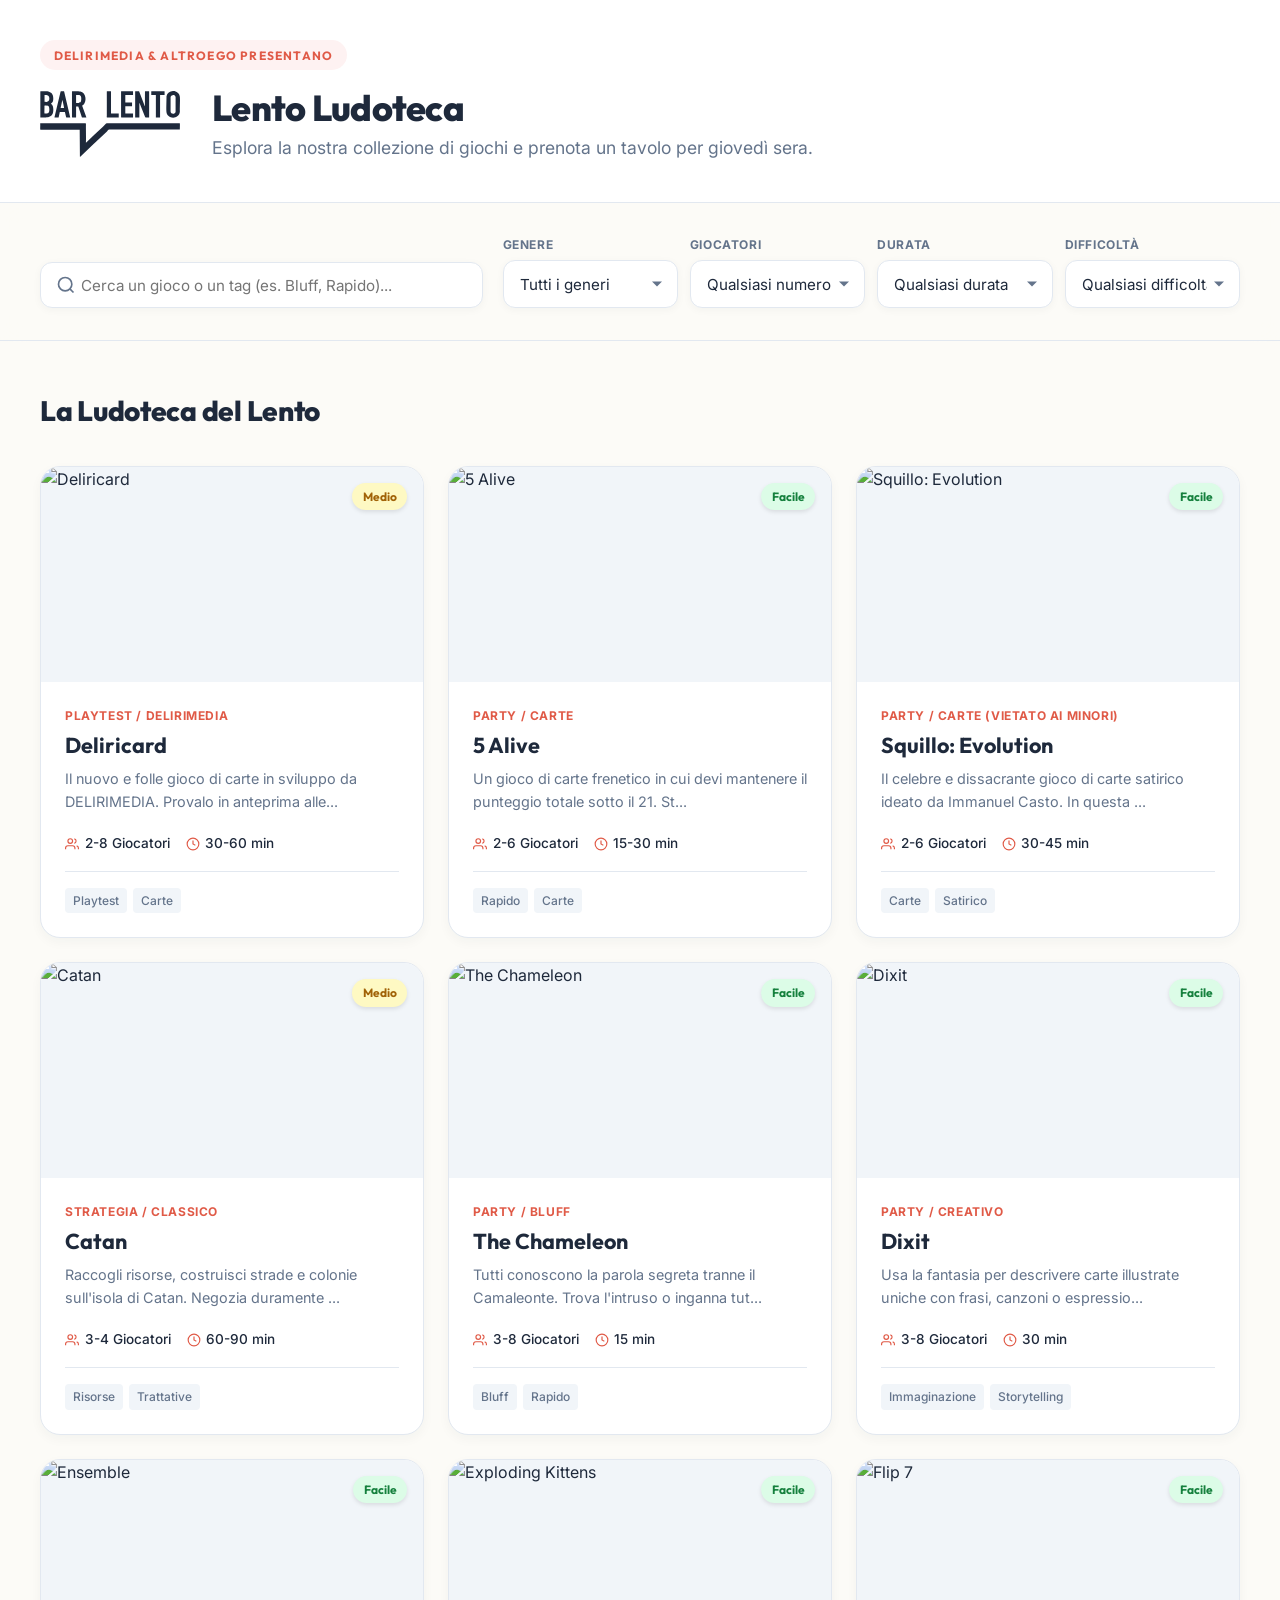
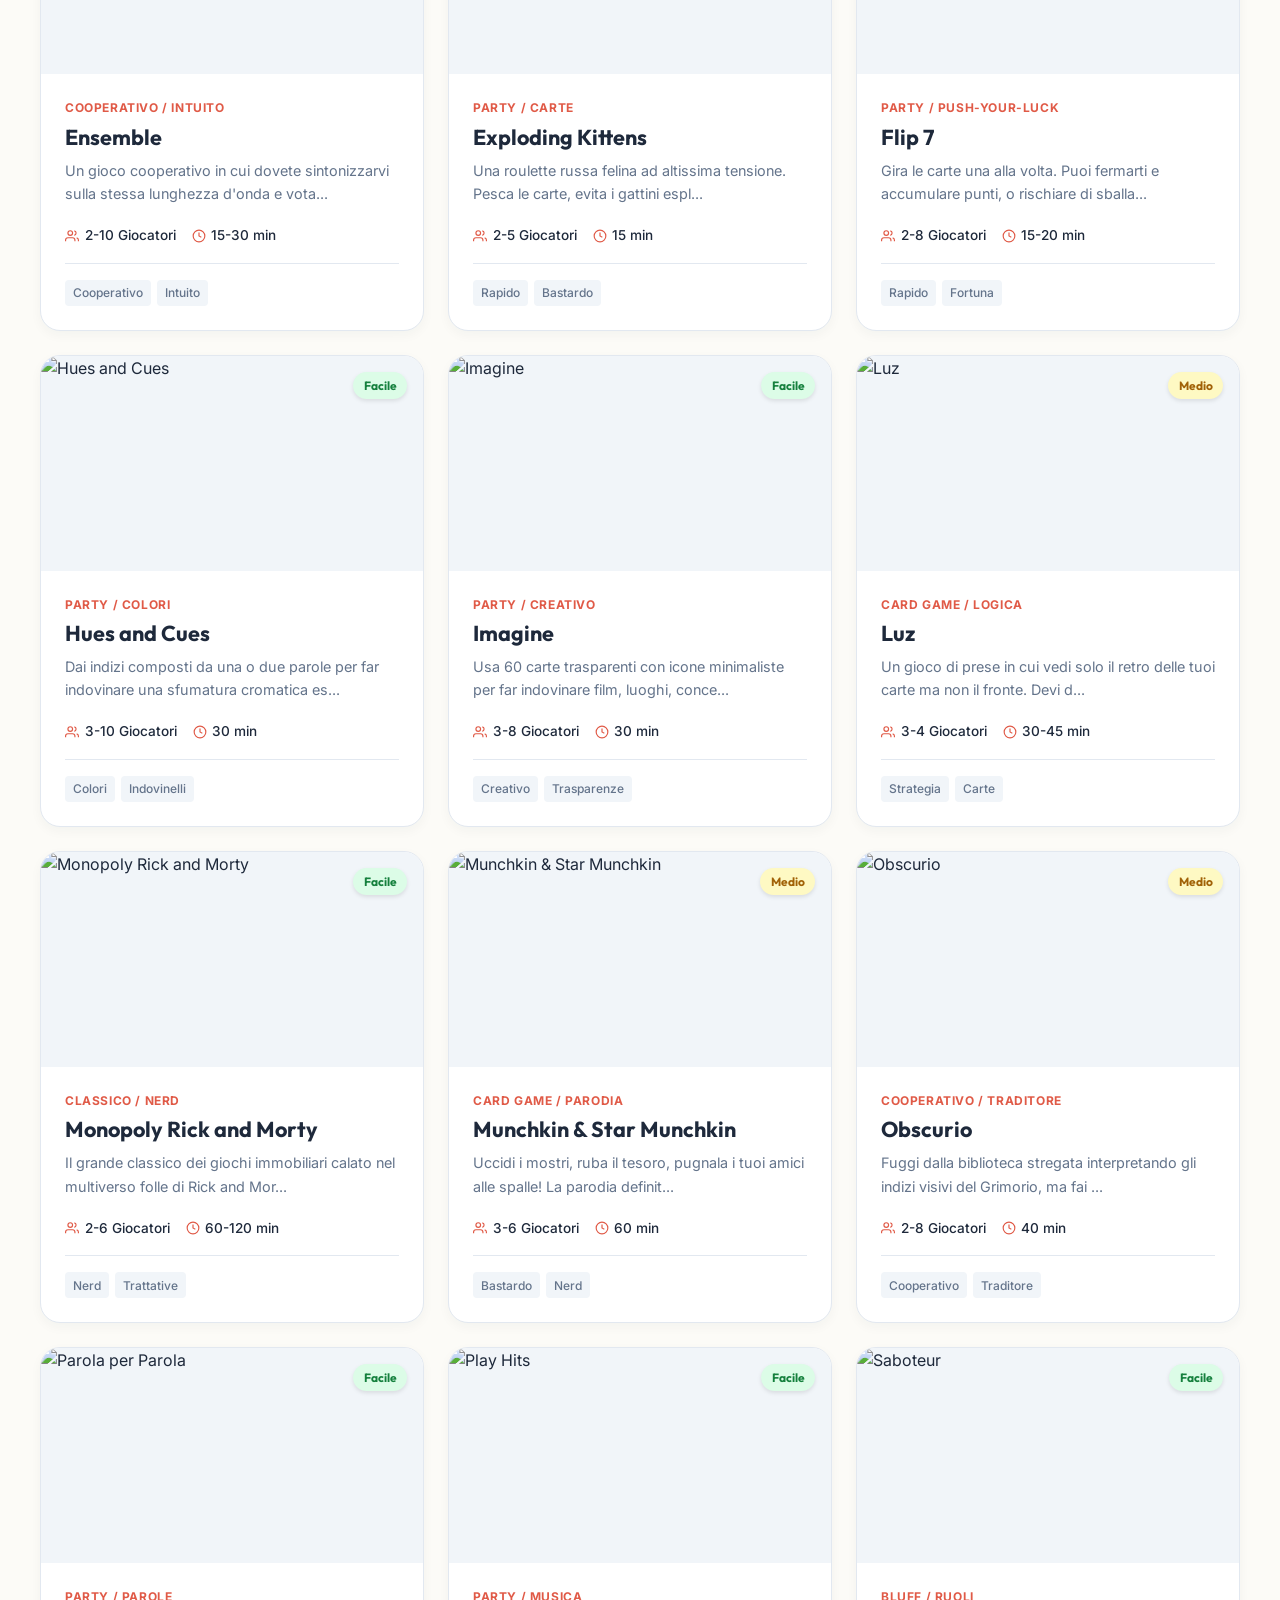
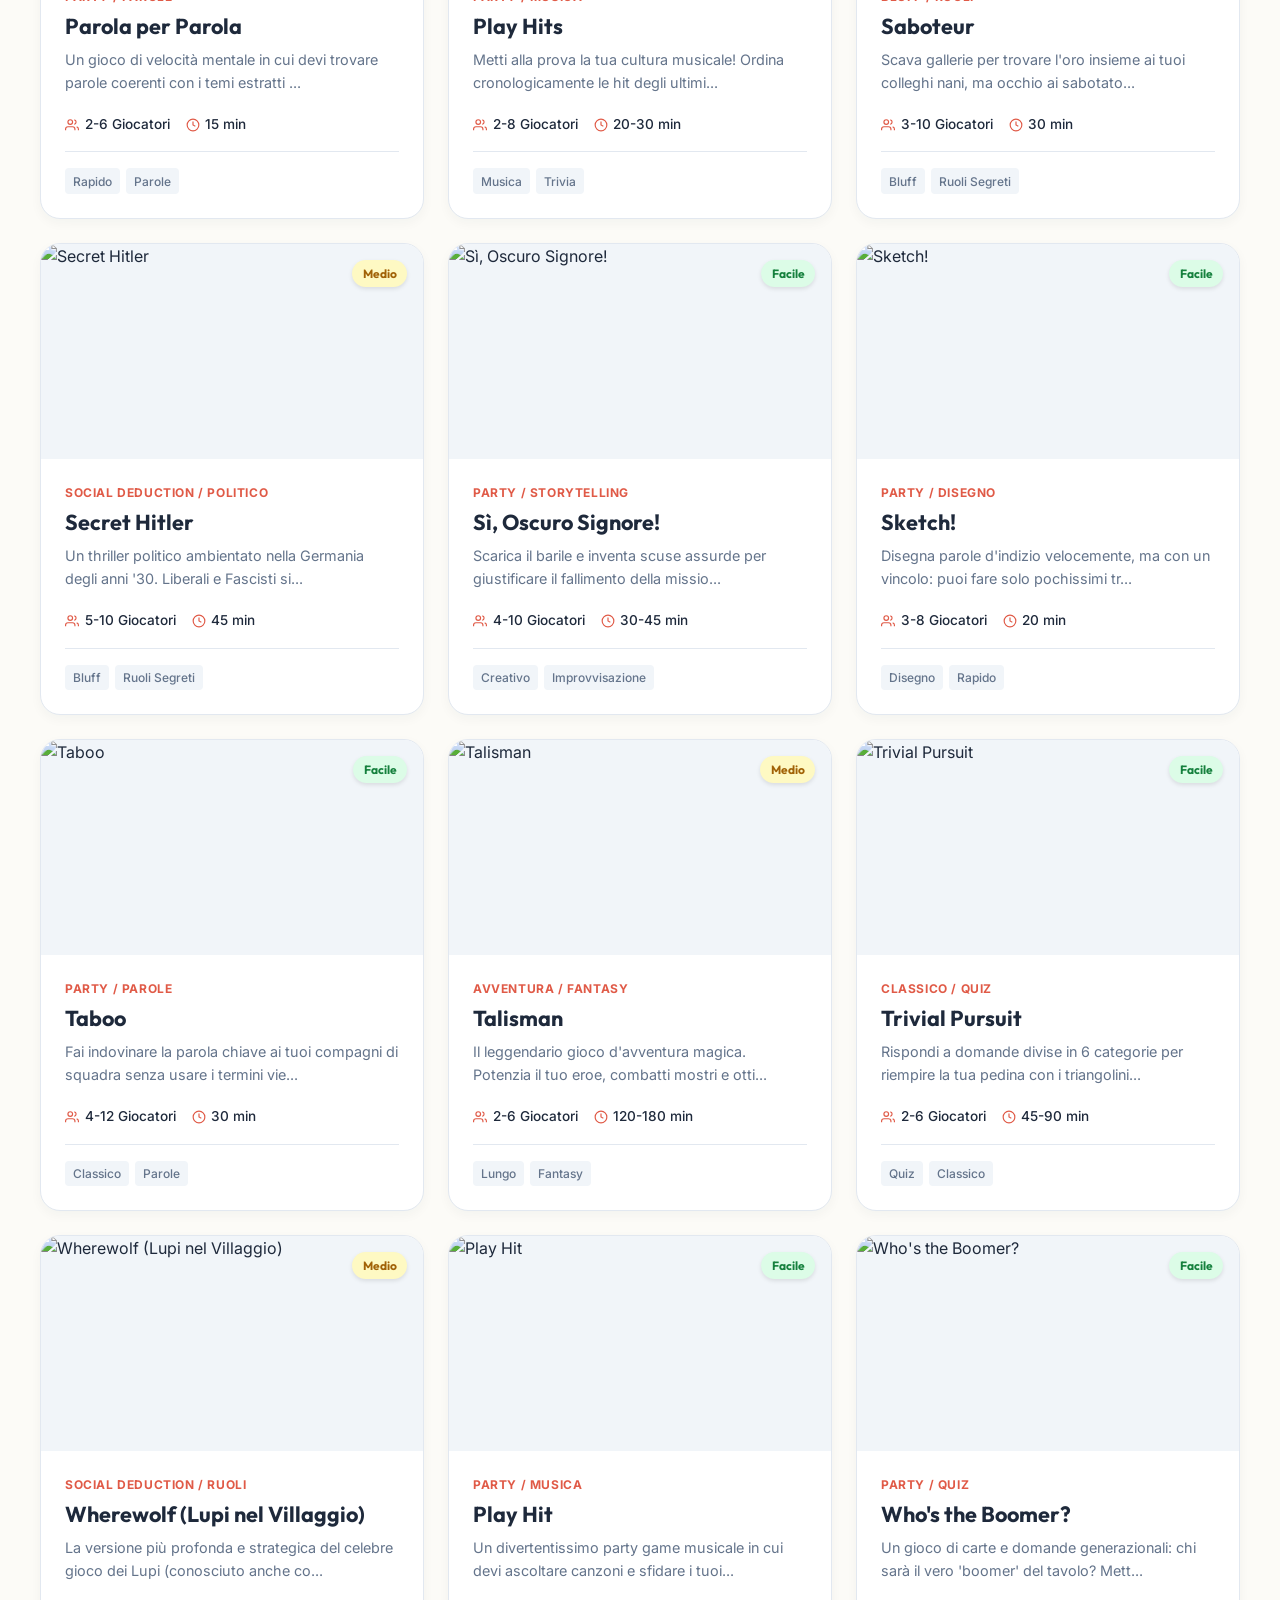
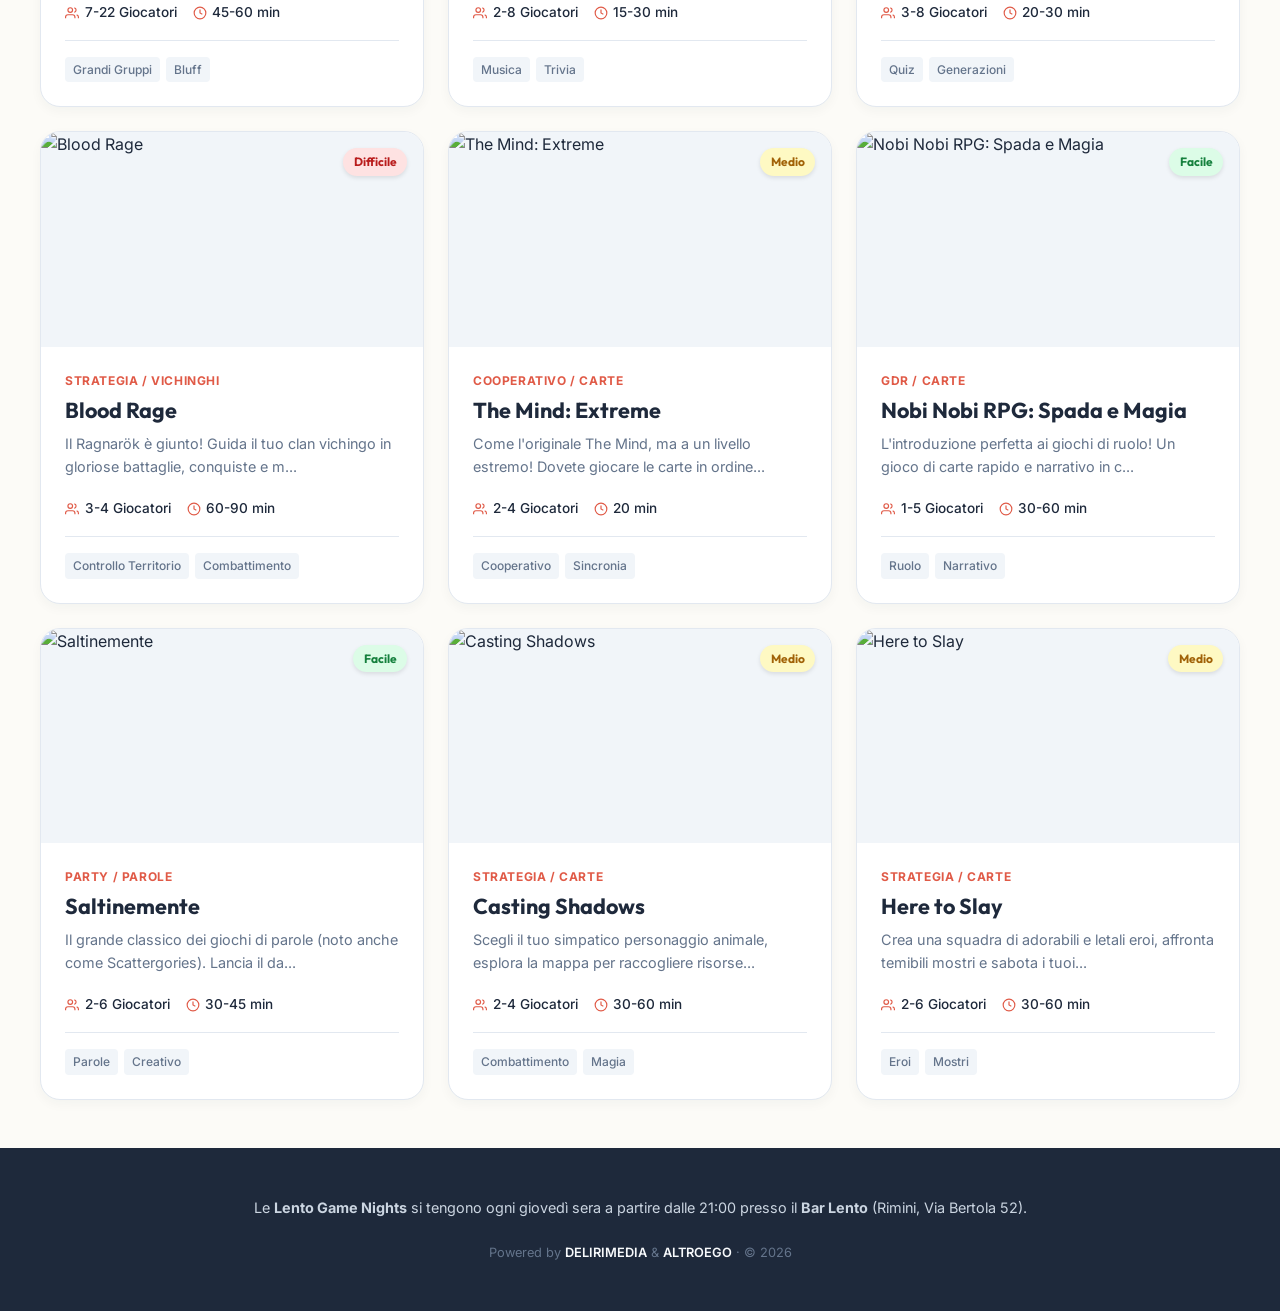
==== index.html @ 0b4420a1 "Optimize filters menu on mobile devices" ====
<!DOCTYPE html>
<html lang="it">
<head>
  <meta charset="UTF-8">
  <meta name="viewport" content="width=device-width, initial-scale=1.0">
  <title>Ludoteca Bar Lento — Esplora e Prenota Giochi</title>
  
  <meta name="description" content="Esplora il catalogo di giochi da tavolo e di ruolo disponibili per le Lento Game Nights al Bar Lento di Rimini. Prenota il tuo tavolo e gioco preferito!">
  <meta name="keywords" content="Bar Lento, Rimini, Giochi da tavolo, Gioco di ruolo, Lento Game Night, Delirimedia, Altroego">
  <meta name="author" content="DELIRIMEDIA & Altroego">
  
  <!-- Google Fonts -->
  <link rel="preconnect" href="https://fonts.googleapis.com">
  <link rel="preconnect" href="https://fonts.gstatic.com" crossorigin>
  <link href="https://fonts.googleapis.com/css2?family=Inter:wght@300;400;500;600;700&family=Outfit:wght@300;400;500;600;700;800&display=swap" rel="stylesheet">
  
  <!-- CSS -->
  <link rel="stylesheet" href="styles.css">
</head>
<body>
  
  <!-- Main Header -->
  <header class="app-header">
    <div class="header-container">
      <div class="brand-badge">
        <span class="badge-tag">DELIRIMEDIA & ALTROEGO PRESENTANO</span>
      </div>
      <div class="logo-title-row">
        <!-- Re-creazione vettoriale Logo Bar Lento -->
        <div class="bar-lento-logo">
          <svg viewBox="0 0 1703 805" fill="currentColor">
            <path d="M556.34,392l2.54,11.46c-1.74,71.27,2.16,142.86,0,214.09-.09,3-1.02,5.53-1.04,8.45l4.54-.94c67.34-64.34,135.43-127.78,203.4-191.54,11.64-10.92,22.95-23.6,34.96-34.03,2.47-2.14,7.76-6.98,10.57-7.43,148.89.98,298.02-1.04,446.77-1.1,147.27-.06,294.49,1.27,441.76,1.01,1.4.33,1.63,4.27,1.71,5.5,1.56,22.71-.85,47.65-.53,70.56l-2.46,1.54-860.06-.3c-9.02,6.03-15.82,14.88-23.72,22.27-108.71,101.71-216.83,204.61-325.03,306.88-1.18,1.11-2.83,2.1-4.38,2.62l-2.51-331.02H4.5c-1.43-.88-1.38-1.99-1.55-3.45-1.82-15.55.25-37.66.1-54.09-.04-4.49-1.79-13.86-.59-17.51.38-1.17,1.17-2.12,2.04-2.95h551.84Z"/>
            <path d="M1205.15,4l69.99,180.01c3.79,1.27,1.46-8.42,1.44-9.47-.91-55.78.4-111.86.5-167.59l2.05-2.95h46.99l1.5,1.5v315.5c-1.83.46-3.53.9-5.45,1.05-9.83.77-27.3.83-37.08,0-1.82-.16-3.67-.15-5.22-1.27l-69.21-176.28-2,1.01v175.5h-50.99V5.5l1.5-1.5h45.99Z"/>
            <path d="M4,5.5l3.45-1.55c51.35,2.07,124.38-13.16,147.99,47.07,7.51,19.16,9.04,64.5-1.66,82.3l-20.87,21.16c3.36,5.2,9.11,7.52,13.57,12.5,19.87,22.26,18.41,84.25,7.34,110.37-24,56.66-97.05,42.9-146.36,44.69-3.84-.44-3.45-.92-3.45-3.55V5.5ZM55.23,131.75c1.58,1.81,21.54,1.58,25.29,1.28,19.94-1.56,30.34-11.73,32.33-31.66,2.15-21.48-.91-43.77-24.82-49.92-6.28-1.62-24.36-2.57-30.54-1.45-1.11.2-1.9.51-2.43,1.57l.17,80.18ZM54.98,273h29.49c3.11,0,13.64-4.53,16.43-6.56,8.58-6.25,11.41-19.82,12.1-29.89,1-14.58,1.24-43.38-10.52-53.56-7.23-6.25-34.57-8.16-44.06-7.04-3.61.42-4.07,2.14-4.46,5.54,1.71,27.95-2.21,58.42-.03,86.07.15,1.93.59,3.62,1.05,5.45Z"/>
            <path d="M388.89,5c1.83-.46,3.53-.9,5.45-1.05,23.63-1.86,74.15-2.01,96.77,2.3,68.57,13.07,81.57,118.86,37.27,159.77-3.51,3.24-12.52,8.17-14.52,10.48-.81.93-1.29,1.55-1,2.87l50.84,140.3-1.35,2.32h-48.99c-.69,0-3.97-1.54-4.3-2.7l-42.14-127.85-2.55-3.45h-23.99l-1.5,1.5v131l-1.5,1.5h-45.99c-.18,0-2.5-2.32-2.5-2.5V5ZM439.87,50c.55,1.28-1,2.96-1,3.5v90l1.5,1.5h29.99c7.42,0,19.97-5.45,24.49-11.5,9.26-12.38,9.84-56.25,2.21-69.21-4.85-8.23-17.36-14.29-26.7-14.29h-30.49Z"/>
            <path d="M1617.36,1.27c42.38-1.53,80.7,29.3,84.19,72.19,4.62,56.76-3.56,119.67,0,177.08-6.54,97.89-158.04,98.39-164.04,0-3.69-60.52,1.83-126.01,1.3-186.79,7.56-37.57,41.03-61.13,78.54-62.49ZM1614.31,50.28c-12.78,1.46-23.57,10.37-25.69,23.3l-.12,174.95c1.23,33.78,52.61,36.98,60.96,5.9l.1-179.98c-2.03-18.17-18.31-26.11-35.25-24.18Z"/>
            <path d="M177.45,322c-.73-.22-1.56-1.59-1.53-2.49L250.62,6.27l.97-1.35c2.07-1.33,32.38-1.42,36.89-.97,2.06.21,3.8-.08,4.9,2.1l74.38,314.81c-.76.1-2,1.15-2.36,1.15h-44.99c-.19,0-2.18-1.19-2.48-1.52l-14.98-65.02-62.08-.02-13.77,64.16c.02,1.09-2.03,2.4-2.67,2.4h-46.99ZM292.92,208c-4.11-25.01-9.12-50.16-14.49-75.01-.72-3.35-4.96-24.89-7.01-24.97l-20.49,99.98h41.99Z"/>
            <path d="M1131.67,4v46h-92.47l-1.5,1.5v86l1.5,1.5h78.98l1.5,1.5v41c0,.38-2.27,3.5-2.5,3.5h-79.48v86.5l1.5,1.5h92.47v49h-142.46c-.28,0-2.73-1.55-3-2V6.02c.24-.47,1.83-2.02,2-2.02h143.46Z"/>
            <path d="M1515.56,50h-53.48l-1.5,1.5v269.5h-50.99V52.5c0-.18-2.32-2.5-2.5-2.5h-51.99l-1.5-1.5V7.5c0-.54,1.55-2.22,1-3.5h159.45l1.5,1.5v44.5Z"/>
            <path d="M863.75,5v266.5l1.5,1.5h90.97l1.5,1.5v47.5h-143.46c-4.86-4.72-1.56-11.71-1.45-17.45,1.89-98.96-1.48-198.12-.1-297.1l1.55-3.45h46.99c.33,0,1.52,1.32,2.5,1Z"/>
          </svg>
        </div>
        <div class="title-details">
          <h1>Lento Ludoteca</h1>
          <p class="subtitle">Esplora la nostra collezione di giochi e prenota un tavolo per giovedì sera.</p>
        </div>
      </div>
    </div>
  </header>
  
  <!-- Interactive Filters & Search Section -->
  <section class="filters-section">
    <div class="filters-container">
      
      <!-- Top Row: Search & Mobile Toggle -->
      <div class="filters-top-row">
        <!-- Search Input -->
        <div class="search-box">
          <svg width="20" height="20" viewBox="0 0 24 24" fill="none" stroke="currentColor" stroke-width="2" class="search-icon"><circle cx="11" cy="11" r="8"></circle><line x1="21" y1="21" x2="16.65" y2="16.65"></line></svg>
          <input type="text" id="search-input" placeholder="Cerca un gioco o un tag (es. Bluff, Rapido)...">
        </div>
        
        <!-- Toggle Filters Button (Mobile only) -->
        <button class="toggle-filters-btn" id="toggle-filters-btn" aria-label="Mostra filtri">
          <svg width="18" height="18" viewBox="0 0 24 24" fill="none" stroke="currentColor" stroke-width="2" class="btn-icon"><line x1="4" y1="21" x2="4" y2="14"></line><line x1="4" y1="10" x2="4" y2="3"></line><line x1="12" y1="21" x2="12" y2="12"></line><line x1="12" y1="8" x2="12" y2="3"></line><line x1="20" y1="21" x2="20" y2="16"></line><line x1="20" y1="12" x2="20" y2="3"></line><line x1="1" y1="14" x2="7" y2="14"></line><line x1="9" y1="8" x2="15" y2="8"></line><line x1="17" y1="16" x2="23" y2="16"></line></svg>
          <span>Filtri</span>
        </button>
      </div>
      
      <!-- Dropdown Selects -->
      <div class="dropdowns-row">
        
        <!-- Category -->
        <div class="filter-group">
          <label for="filter-category">Genere</label>
          <div class="select-wrapper">
            <select id="filter-category">
              <option value="all">Tutti i generi</option>
              <option value="party">Party Game</option>
              <option value="strategia">Strategia</option>
              <option value="cooperativo">Cooperativo</option>
              <option value="bluff">Bluff & Ruoli</option>
              <option value="carte">Giochi di Carte</option>
              <option value="playtest">Playtest (In Sviluppo)</option>
            </select>
          </div>
        </div>
        
        <!-- Players -->
        <div class="filter-group">
          <label for="filter-players">Giocatori</label>
          <div class="select-wrapper">
            <select id="filter-players">
              <option value="any">Qualsiasi numero</option>
              <option value="2">Esattamente 2</option>
              <option value="3">3 Giocatori</option>
              <option value="4">4 Giocatori</option>
              <option value="5">5 Giocatori</option>
              <option value="6">6+ Giocatori</option>
              <option value="8">8+ Giocatori (Grandi Gruppi)</option>
            </select>
          </div>
        </div>
        
        <!-- Duration -->
        <div class="filter-group">
          <label for="filter-duration">Durata</label>
          <div class="select-wrapper">
            <select id="filter-duration">
              <option value="any">Qualsiasi durata</option>
              <option value="short">Breve (&lt; 30 min)</option>
              <option value="medium">Media (30-60 min)</option>
              <option value="long">Lunga (60+ min)</option>
            </select>
          </div>
        </div>
        
        <!-- Difficulty -->
        <div class="filter-group">
          <label for="filter-difficulty">Difficoltà</label>
          <div class="select-wrapper">
            <select id="filter-difficulty">
              <option value="any">Qualsiasi difficoltà</option>
              <option value="facile">Facile</option>
              <option value="medio">Medio</option>
              <option value="difficile">Difficile</option>
            </select>
          </div>
        </div>
        
      </div>
      
    </div>
  </section>
  
  <!-- Main Catalog Grid -->
  <main class="catalog-main">
    <div class="catalog-container">
      <h2 class="section-title">La Ludoteca del Lento</h2>
      <div class="games-grid" id="games-grid">
        <!-- Rendered dynamically via JavaScript -->
      </div>
    </div>
  </main>
  
  <!-- Bottom Info / Pitch Integration -->
  <footer class="app-footer">
    <div class="footer-container">
      <p class="footer-note">Le <strong>Lento Game Nights</strong> si tengono ogni giovedì sera a partire dalle 21:00 presso il <strong>Bar Lento</strong> (Rimini, Via Bertola 52).</p>
      <p class="co-branding">Powered by <a href="#" class="brand-link">DELIRIMEDIA</a> & <a href="#" class="brand-link">ALTROEGO</a> · © 2026</p>
    </div>
  </footer>
  
  <!-- Game Details & Booking Modal -->
  <div class="modal-overlay" id="game-modal">
    <div class="modal-card">
      <button class="close-btn" id="close-modal" aria-label="Chiudi finestra">&times;</button>
      
      <div class="modal-grid">
        <!-- Image & Specs -->
        <div class="modal-visual">
          <img id="modal-game-img" src="" alt="Dettagli gioco">
          <div class="modal-badges-container">
            <span class="modal-badge" id="modal-game-players"></span>
            <span class="modal-badge" id="modal-game-duration"></span>
            <span class="modal-badge difficulty-badge" id="modal-game-difficulty"></span>
          </div>
        </div>
        
        <!-- Info & Reservation -->
        <div class="modal-info">
          <span class="modal-category" id="modal-game-category"></span>
          <h2 class="modal-title" id="modal-game-title"></h2>
          <p class="modal-description" id="modal-game-desc"></p>
          
          <div class="modal-tags" id="modal-game-tags">
            <!-- Dynamically populated -->
          </div>
          
          <div class="divider"></div>
          
          <!-- Booking Form -->
          <div class="booking-section">
            <h3>Prenota un tavolo per questo gioco</h3>
            <p class="booking-subtitle">Ti riserveremo un tavolo e terremo da parte il gioco fino al tuo arrivo. La prenotazione è gestita direttamente tramite WhatsApp.</p>
            
            <form id="booking-form">
              <div class="form-group">
                <label for="booking-name">A che nome prenotiamo?</label>
                <input type="text" id="booking-name" required placeholder="Esempio: Marco Rossi">
              </div>
              
              <div class="form-grid">
                <div class="form-group">
                  <label for="booking-people">Quanti sarete?</label>
                  <select id="booking-people">
                    <option value="2">2 persone</option>
                    <option value="3">3 persone</option>
                    <option value="4" selected>4 persone</option>
                    <option value="5">5 persone</option>
                    <option value="6">6 persone</option>
                    <option value="7+">7 o più persone</option>
                  </select>
                </div>
                <div class="form-group">
                  <label for="booking-time">Orario di arrivo</label>
                  <select id="booking-time">
                    <option value="20:30">20:30</option>
                    <option value="21:00" selected>21:00</option>
                    <option value="21:30">21:30</option>
                    <option value="22:00">22:00</option>
                    <option value="22:30">22:30</option>
                  </select>
                </div>
              </div>
              
              <div class="form-group">
                <label for="booking-date">Data della serata</label>
                <input type="date" id="booking-date" required>
              </div>
              
              <button type="submit" class="submit-booking-btn">
                <svg width="18" height="18" viewBox="0 0 24 24" fill="none" stroke="currentColor" stroke-width="2" class="btn-icon"><path d="M21 11.5a8.38 8.38 0 0 1-.9 3.8 8.5 8.5 0 0 1-7.6 4.7 8.38 8.38 0 0 1-3.8-.9L3 21l1.9-5.7a8.38 8.38 0 0 1-.9-3.8 8.5 8.5 0 0 1 4.7-7.6 8.38 8.38 0 0 1 3.8-.9h.5a8.48 8.48 0 0 1 8 8v.5z"></path></svg>
                Invia Prenotazione su WhatsApp
              </button>
            </form>
          </div>
          
        </div>
      </div>
      
    </div>
  </div>
  
  <!-- App JS -->
  <script src="app.js"></script>
</body>
</html>
---- styles.css ----
/* Lento Ludoteca - Design System & Styling */

:root {
  /* Color Palette (Modern Cozy) */
  --color-bg: #fcfbf7;
  --color-card-bg: #ffffff;
  --color-text-main: #1e293b;
  --color-text-muted: #64748b;
  --color-accent: #e05a47; /* Terracotta */
  --color-accent-hover: #c24331;
  --color-accent-light: #fef2f2;
  --color-border: #e2e8f0;
  --color-shadow: rgba(30, 41, 59, 0.04);
  --color-shadow-hover: rgba(30, 41, 59, 0.08);
  
  /* Fonts */
  --font-family-title: 'Outfit', 'Inter', sans-serif;
  --font-family-body: 'Inter', sans-serif;
  
  /* Layout constraints */
  --max-width: 1200px;
  --radius-sm: 8px;
  --radius-md: 12px;
  --radius-lg: 20px;
}

/* Reset & Base Styles */
* {
  box-sizing: border-box;
  margin: 0;
  padding: 0;
}

body {
  background-color: var(--color-bg);
  color: var(--color-text-main);
  font-family: var(--font-family-body);
  line-height: 1.6;
  -webkit-font-smoothing: antialiased;
}

/* Header */
.app-header {
  background-color: var(--color-card-bg);
  border-bottom: 1px solid var(--color-border);
  padding: 2.5rem 1.5rem;
}

.header-container {
  max-width: var(--max-width);
  margin: 0 auto;
}

.brand-badge {
  margin-bottom: 1rem;
}

.badge-tag {
  background-color: var(--color-accent-light);
  color: var(--color-accent);
  font-family: var(--font-family-title);
  font-size: 0.75rem;
  font-weight: 700;
  letter-spacing: 0.1em;
  padding: 0.35rem 0.85rem;
  border-radius: 100px;
  display: inline-block;
}

.logo-title-row {
  display: flex;
  align-items: center;
  gap: 2rem;
}

.bar-lento-logo {
  color: var(--color-text-main);
  width: 140px;
  flex-shrink: 0;
}

.bar-lento-logo svg {
  width: 100%;
  height: auto;
  display: block;
}

.title-details h1 {
  font-family: var(--font-family-title);
  font-size: 2.25rem;
  font-weight: 800;
  letter-spacing: -0.02em;
  line-height: 1.2;
  margin-bottom: 0.25rem;
}

.title-details .subtitle {
  color: var(--color-text-muted);
  font-size: 1.1rem;
  font-weight: 400;
}

/* Interactive Filters Section */
.filters-section {
  padding: 0.75rem 1rem;
  background-color: rgba(252, 251, 247, 0.9);
  backdrop-filter: blur(12px);
  position: sticky;
  top: 0;
  z-index: 100;
  border-bottom: 1px solid var(--color-border);
  transition: padding 0.2s ease;
}

.filters-container {
  max-width: var(--max-width);
  margin: 0 auto;
  display: grid;
  grid-template-columns: 1fr;
  gap: 0.75rem;
}

.filters-top-row {
  display: flex;
  gap: 0.5rem;
  width: 100%;
  align-items: center;
}

.toggle-filters-btn {
  display: flex;
  align-items: center;
  justify-content: center;
  gap: 0.4rem;
  background-color: var(--color-card-bg);
  border: 1px solid var(--color-border);
  border-radius: var(--radius-md);
  padding: 0.75rem 1rem;
  color: var(--color-text-main);
  font-weight: 600;
  cursor: pointer;
  transition: all 0.2s ease;
  font-family: var(--font-family-body);
  font-size: 0.9rem;
  box-shadow: 0 2px 8px var(--color-shadow);
  height: 46px;
  flex-shrink: 0;
}

.toggle-filters-btn:hover {
  background-color: var(--color-accent-light);
  border-color: var(--color-accent);
  color: var(--color-accent);
}

.toggle-filters-btn.active {
  background-color: var(--color-accent);
  border-color: var(--color-accent);
  color: white;
}

.search-box {
  position: relative;
  flex-grow: 1;
}

.search-icon {
  position: absolute;
  left: 1rem;
  top: 50%;
  transform: translateY(-50%);
  color: var(--color-text-muted);
  pointer-events: none;
}

.search-box input {
  width: 100%;
  padding: 0.75rem 1rem 0.75rem 2.5rem;
  border: 1px solid var(--color-border);
  border-radius: var(--radius-md);
  font-family: var(--font-family-body);
  font-size: 0.95rem;
  color: var(--color-text-main);
  background-color: var(--color-card-bg);
  box-shadow: 0 2px 8px var(--color-shadow);
  transition: all 0.2s ease;
  height: 46px;
}

.search-box input:focus {
  outline: none;
  border-color: var(--color-accent);
  box-shadow: 0 0 0 3px rgba(224, 90, 71, 0.15);
}

.dropdowns-row {
  display: none; /* hidden by default on mobile */
  grid-template-columns: repeat(2, 1fr);
  gap: 0.5rem;
}

.dropdowns-row.show-filters {
  display: grid;
}

/* Optimize select padding for mobile dropdowns */
.dropdowns-row .filter-group {
  gap: 0.25rem;
}

.dropdowns-row .filter-group label {
  font-size: 0.65rem;
}

.dropdowns-row .select-wrapper select {
  padding: 0.65rem 1.75rem 0.65rem 0.75rem;
  font-size: 0.85rem;
  border-radius: var(--radius-sm);
}

@media(min-width: 768px) {
  .filters-section {
    padding: 2rem 1.5rem;
  }
  
  .filters-container {
    grid-template-columns: 1.5fr 2.5fr;
    align-items: flex-end;
    gap: 1.25rem;
  }
  
  .toggle-filters-btn {
    display: none;
  }
  
  .dropdowns-row {
    display: grid !important; /* Always visible on desktop */
    grid-template-columns: repeat(4, 1fr);
    gap: 0.75rem;
  }
  
  .dropdowns-row .filter-group {
    gap: 0.4rem;
  }
  
  .dropdowns-row .filter-group label {
    font-size: 0.75rem;
  }
  
  .dropdowns-row .select-wrapper select {
    padding: 0.85rem 2rem 0.85rem 1rem;
    font-size: 0.95rem;
    border-radius: var(--radius-md);
  }
}

.filter-group {
  display: flex;
  flex-direction: column;
  gap: 0.4rem;
}

.filter-group label {
  font-size: 0.75rem;
  font-weight: 700;
  text-transform: uppercase;
  letter-spacing: 0.05em;
  color: var(--color-text-muted);
}

.select-wrapper {
  position: relative;
}

.select-wrapper::after {
  content: "";
  position: absolute;
  right: 1rem;
  top: 50%;
  transform: translateY(-50%);
  width: 0;
  height: 0;
  border-left: 5px solid transparent;
  border-right: 5px solid transparent;
  border-top: 5px solid var(--color-text-muted);
  pointer-events: none;
}

.select-wrapper select {
  width: 100%;
  padding: 0.85rem 2rem 0.85rem 1rem;
  border: 1px solid var(--color-border);
  border-radius: var(--radius-md);
  background-color: var(--color-card-bg);
  font-family: var(--font-family-body);
  font-size: 0.95rem;
  color: var(--color-text-main);
  appearance: none;
  box-shadow: 0 2px 8px var(--color-shadow);
  cursor: pointer;
  transition: all 0.2s ease;
}

.select-wrapper select:focus {
  outline: none;
  border-color: var(--color-accent);
  box-shadow: 0 0 0 3px rgba(224, 90, 71, 0.15);
}

/* Catalog Main */
.catalog-main {
  padding: 3rem 1.5rem;
}

.catalog-container {
  max-width: var(--max-width);
  margin: 0 auto;
}

.section-title {
  font-family: var(--font-family-title);
  font-size: 1.75rem;
  font-weight: 800;
  margin-bottom: 2rem;
  letter-spacing: -0.01em;
}

/* Games Grid */
.games-grid {
  display: grid;
  grid-template-columns: 1fr;
  gap: 1.5rem;
}

@media(min-width: 576px) {
  .games-grid {
    grid-template-columns: repeat(2, 1fr);
  }
}

@media(min-width: 992px) {
  .games-grid {
    grid-template-columns: repeat(3, 1fr);
  }
}

.game-card {
  background-color: var(--color-card-bg);
  border: 1px solid var(--color-border);
  border-radius: var(--radius-lg);
  overflow: hidden;
  box-shadow: 0 4px 12px var(--color-shadow);
  cursor: pointer;
  transition: transform 0.25s cubic-bezier(0.16, 1, 0.3, 1), box-shadow 0.25s ease;
  display: flex;
  flex-direction: column;
}

.game-card:hover {
  transform: translateY(-4px);
  box-shadow: 0 12px 24px var(--color-shadow-hover);
}

.card-img-wrapper {
  position: relative;
  aspect-ratio: 16/9;
  width: 100%;
  overflow: hidden;
  background-color: #f1f5f9;
}

.game-img {
  width: 100%;
  height: 100%;
  object-fit: cover;
  transition: transform 0.5s ease;
}

.game-card:hover .game-img {
  transform: scale(1.05);
}

.game-difficulty-badge {
  position: absolute;
  top: 1rem;
  right: 1rem;
  font-family: var(--font-family-title);
  font-size: 0.75rem;
  font-weight: 700;
  padding: 0.25rem 0.65rem;
  border-radius: 100px;
  background-color: #f1f5f9;
  color: var(--color-text-main);
  box-shadow: 0 2px 4px rgba(0,0,0,0.1);
}

.game-difficulty-badge.facile {
  background-color: #dcfce7;
  color: #15803d;
}

.game-difficulty-badge.medio {
  background-color: #fef9c3;
  color: #a16207;
}

.game-difficulty-badge.difficile {
  background-color: #fee2e2;
  color: #b91c1c;
}

.card-content {
  padding: 1.5rem;
  display: flex;
  flex-direction: column;
  flex-grow: 1;
}

.game-category {
  font-size: 0.75rem;
  font-weight: 700;
  text-transform: uppercase;
  color: var(--color-accent);
  letter-spacing: 0.05em;
  margin-bottom: 0.35rem;
  display: block;
}

.game-title {
  font-family: var(--font-family-title);
  font-size: 1.35rem;
  font-weight: 700;
  margin-bottom: 0.5rem;
  line-height: 1.3;
}

.game-short-desc {
  color: var(--color-text-muted);
  font-size: 0.9rem;
  margin-bottom: 1.25rem;
  flex-grow: 1;
}

.game-specs {
  display: flex;
  gap: 1rem;
  margin-bottom: 1rem;
  font-size: 0.85rem;
  color: var(--color-text-main);
  font-weight: 500;
}

.spec-item {
  display: flex;
  align-items: center;
  gap: 0.35rem;
}

.spec-item svg {
  color: var(--color-accent);
}

.card-tags {
  display: flex;
  flex-wrap: wrap;
  gap: 0.4rem;
  border-top: 1px solid var(--color-border);
  padding-top: 1rem;
}

.tag-badge {
  font-size: 0.75rem;
  font-weight: 500;
  color: var(--color-text-muted);
  background-color: #f1f5f9;
  padding: 0.2rem 0.5rem;
  border-radius: 4px;
}

.no-results {
  grid-column: 1 / -1;
  text-align: center;
  padding: 4rem 2rem;
  color: var(--color-text-muted);
}

.no-results svg {
  margin-bottom: 1rem;
  color: var(--color-border);
}

/* Footer */
.app-footer {
  background-color: var(--color-text-main);
  color: #94a3b8;
  padding: 3rem 1.5rem;
  text-align: center;
  font-size: 0.9rem;
}

.footer-container {
  max-width: var(--max-width);
  margin: 0 auto;
}

.footer-note {
  margin-bottom: 1.5rem;
  color: #cbd5e1;
}

.co-branding {
  font-size: 0.8rem;
  color: #64748b;
}

.brand-link {
  color: #f8fafc;
  text-decoration: none;
  font-weight: 600;
}

.brand-link:hover {
  color: var(--color-accent);
}

/* Modal Booking Overlay */
.modal-overlay {
  position: fixed;
  top: 0;
  left: 0;
  right: 0;
  bottom: 0;
  background-color: rgba(15, 23, 42, 0.4);
  backdrop-filter: blur(8px);
  display: flex;
  justify-content: center;
  align-items: center;
  z-index: 1000;
  padding: 1rem;
  opacity: 0;
  pointer-events: none;
  transition: opacity 0.3s ease;
}

.modal-overlay.active {
  opacity: 1;
  pointer-events: auto;
}

.modal-card {
  background-color: var(--color-card-bg);
  width: 100%;
  max-width: 600px; /* Ridotto per layout verticale compatto */
  border-radius: var(--radius-lg);
  overflow: hidden;
  box-shadow: 0 25px 50px -12px rgba(0, 0, 0, 0.25);
  position: relative;
  max-height: 90vh;
  display: flex;
  flex-direction: column;
  transform: scale(0.95);
  transition: transform 0.3s cubic-bezier(0.16, 1, 0.3, 1);
}

.modal-overlay.active .modal-card {
  transform: scale(1);
}

.close-btn {
  position: absolute;
  top: 1rem;
  right: 1rem;
  background-color: rgba(15, 23, 42, 0.6); /* Sfondo scuro semitrasparente */
  border: none;
  font-size: 1.5rem;
  color: white;
  cursor: pointer;
  z-index: 10;
  width: 36px;
  height: 36px;
  border-radius: 50%;
  display: flex;
  align-items: center;
  justify-content: center;
  transition: all 0.2s ease;
}

.close-btn:hover {
  background-color: rgba(15, 23, 42, 0.9);
  transform: scale(1.05);
}

/* Modal Grid - Stacked Vertically */
.modal-grid {
  display: flex;
  flex-direction: column;
  height: 100%;
  overflow: hidden; /* Evita il doppio scorrimento, l'immagine rimane fissa in alto */
}

.modal-visual {
  position: relative;
  background-color: #0f172a; /* Base scura per far risaltare la copertina */
  display: flex;
  align-items: flex-end; /* Allinea i badge al fondo */
  justify-content: flex-start;
  padding: 0;
  overflow: hidden;
  height: 280px; /* Altezza fissa ottimale per il banner della copertina */
  flex-shrink: 0;
}

/* Effetto sfocato per copertine che non riempiono perfettamente (in caso di fallback) */
.modal-visual::before {
  content: "";
  position: absolute;
  top: -10px;
  left: -10px;
  right: -10px;
  bottom: -10px;
  background-image: var(--bg-image);
  background-size: cover;
  background-position: center;
  filter: blur(20px) brightness(0.4);
  opacity: 0.85;
  z-index: 0;
}

/* Overlay sfumato scuro per garantire leggibilità ottimale dei badge */
.modal-visual::after {
  content: "";
  position: absolute;
  bottom: 0;
  left: 0;
  right: 0;
  height: 100px;
  background: linear-gradient(to top, rgba(15, 23, 42, 0.85) 0%, rgba(15, 23, 42, 0) 100%);
  z-index: 1;
}

.modal-visual img {
  position: relative;
  z-index: 1;
  width: 100%;
  height: 100%;
  object-fit: cover; /* Copertina a tutta larghezza e altezza */
  border-radius: 0;
  box-shadow: none;
}

.modal-badges-container {
  position: absolute;
  bottom: 1.25rem;
  left: 1.5rem;
  display: flex;
  flex-wrap: wrap;
  gap: 0.5rem;
  z-index: 2; /* Sopra l'overlay sfumato */
}

.modal-badge {
  background-color: rgba(255, 255, 255, 0.95);
  color: var(--color-text-main);
  padding: 0.4rem 0.8rem;
  border-radius: 100px;
  font-size: 0.8rem;
  font-weight: 600;
  box-shadow: 0 4px 6px rgba(0,0,0,0.05);
}

.modal-badge.difficulty-badge.facile {
  background-color: #dcfce7;
  color: #15803d;
}
.modal-badge.difficulty-badge.medio {
  background-color: #fef9c3;
  color: #a16207;
}
.modal-badge.difficulty-badge.difficile {
  background-color: #fee2e2;
  color: #b91c1c;
}

/* Modal Info Panel */
.modal-info {
  padding: 2rem;
  overflow-y: auto;
  display: flex;
  flex-direction: column;
  flex-grow: 1;
}

.modal-category {
  font-size: 0.8rem;
  font-weight: 700;
  text-transform: uppercase;
  color: var(--color-accent);
  letter-spacing: 0.05em;
  margin-bottom: 0.5rem;
  display: block;
}

.modal-title {
  font-family: var(--font-family-title);
  font-size: 2rem;
  font-weight: 800;
  margin-bottom: 1rem;
  letter-spacing: -0.02em;
  line-height: 1.2;
}

.modal-description {
  color: var(--color-text-muted);
  font-size: 0.95rem;
  margin-bottom: 1.5rem;
}

.modal-tags {
  display: flex;
  flex-wrap: wrap;
  gap: 0.5rem;
  margin-bottom: 2rem;
}

.divider {
  height: 1px;
  background-color: var(--color-border);
  margin-bottom: 2rem;
}

/* Booking form styling */
.booking-section h3 {
  font-family: var(--font-family-title);
  font-size: 1.25rem;
  font-weight: 700;
  margin-bottom: 0.25rem;
}

.booking-subtitle {
  font-size: 0.85rem;
  color: var(--color-text-muted);
  margin-bottom: 1.5rem;
}

.form-group {
  display: flex;
  flex-direction: column;
  gap: 0.4rem;
  margin-bottom: 1rem;
}

.form-group label {
  font-size: 0.8rem;
  font-weight: 600;
  color: var(--color-text-main);
}

.form-group input,
.form-group select {
  padding: 0.75rem 1rem;
  border: 1px solid var(--color-border);
  border-radius: var(--radius-md);
  font-family: var(--font-family-body);
  font-size: 0.9rem;
  background-color: #f8fafc;
  transition: all 0.2s ease;
}

.form-group input:focus,
.form-group select:focus {
  outline: none;
  border-color: var(--color-accent);
  background-color: var(--color-card-bg);
  box-shadow: 0 0 0 3px rgba(224, 90, 71, 0.1);
}

.form-grid {
  display: grid;
  grid-template-columns: 1fr 1fr;
  gap: 0.75rem;
}

.submit-booking-btn {
  width: 100%;
  background-color: var(--color-accent);
  color: white;
  border: none;
  padding: 0.9rem 1.5rem;
  font-family: var(--font-family-title);
  font-size: 1rem;
  font-weight: 700;
  border-radius: var(--radius-md);
  cursor: pointer;
  display: flex;
  align-items: center;
  justify-content: center;
  gap: 0.5rem;
  margin-top: 1.5rem;
  transition: background-color 0.2s ease;
}

.submit-booking-btn:hover {
  background-color: var(--color-accent-hover);
}

.btn-icon {
  margin-right: 0.25rem;
}
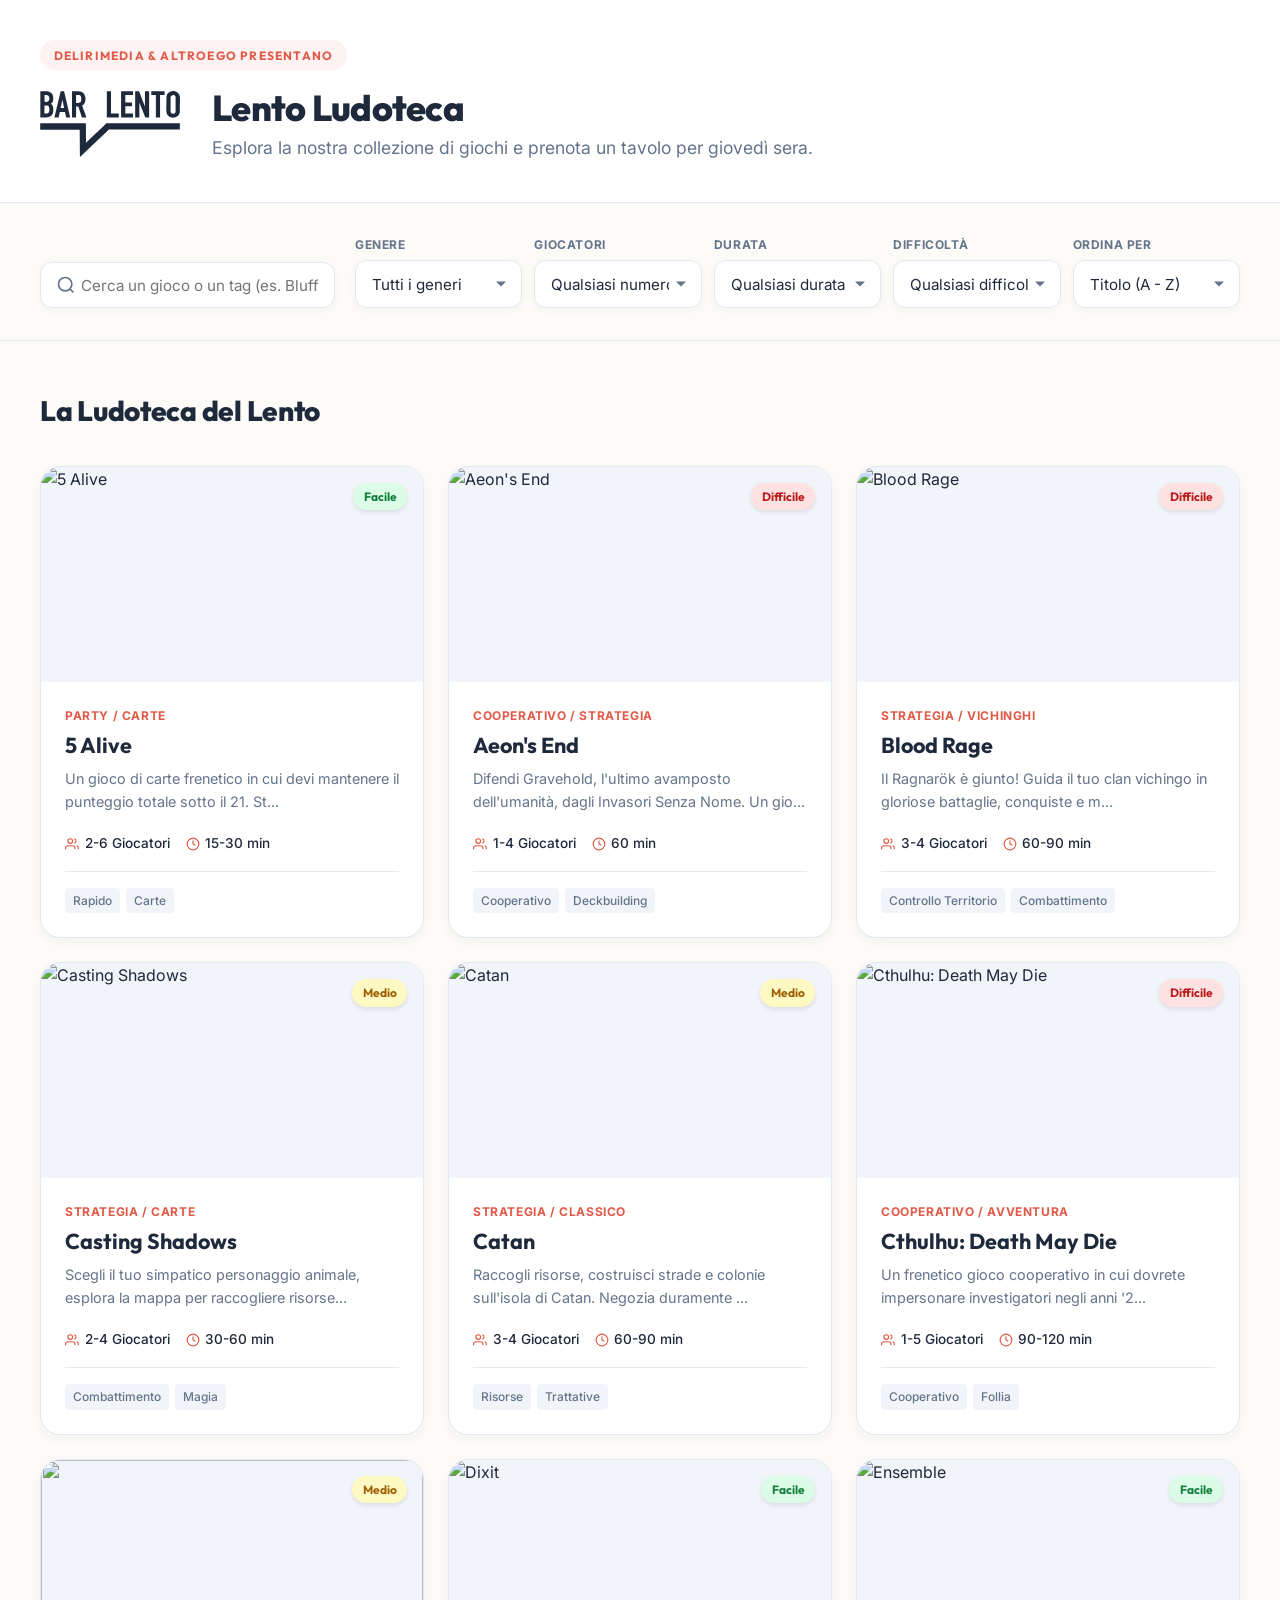
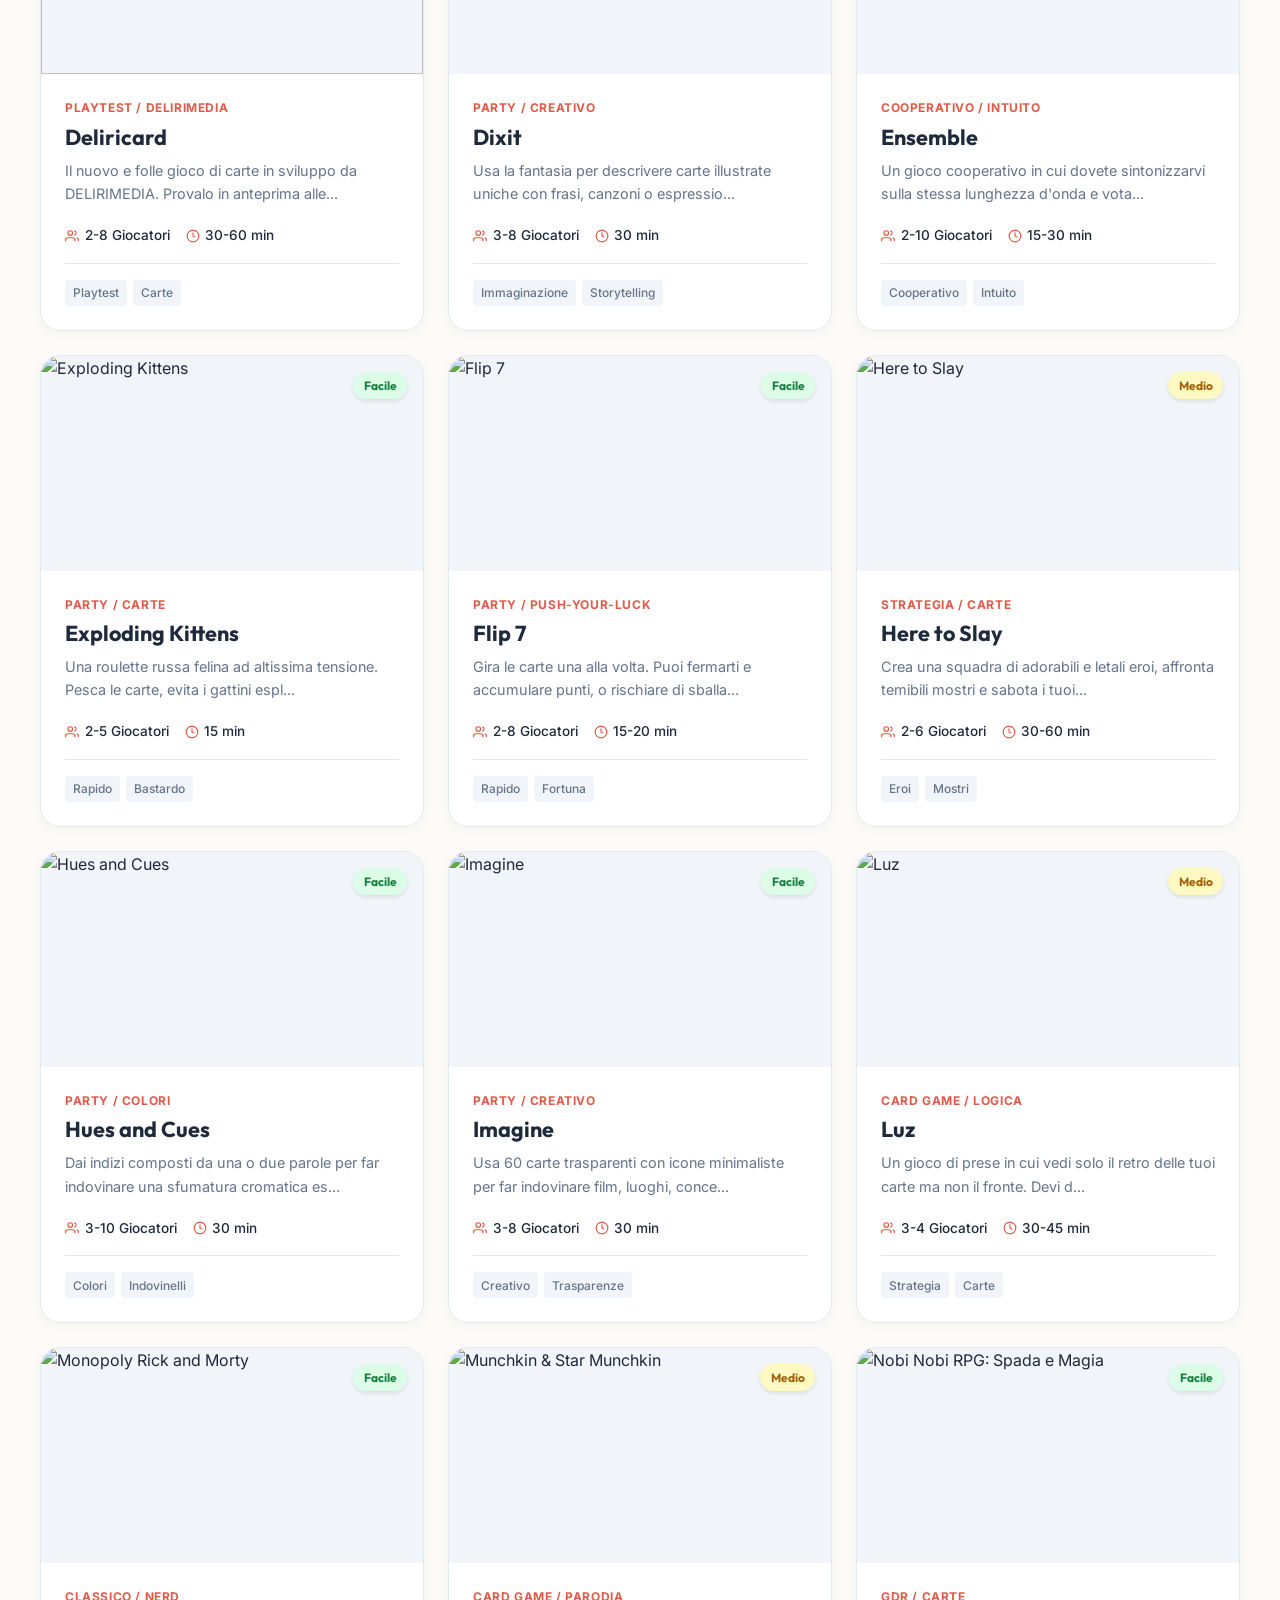
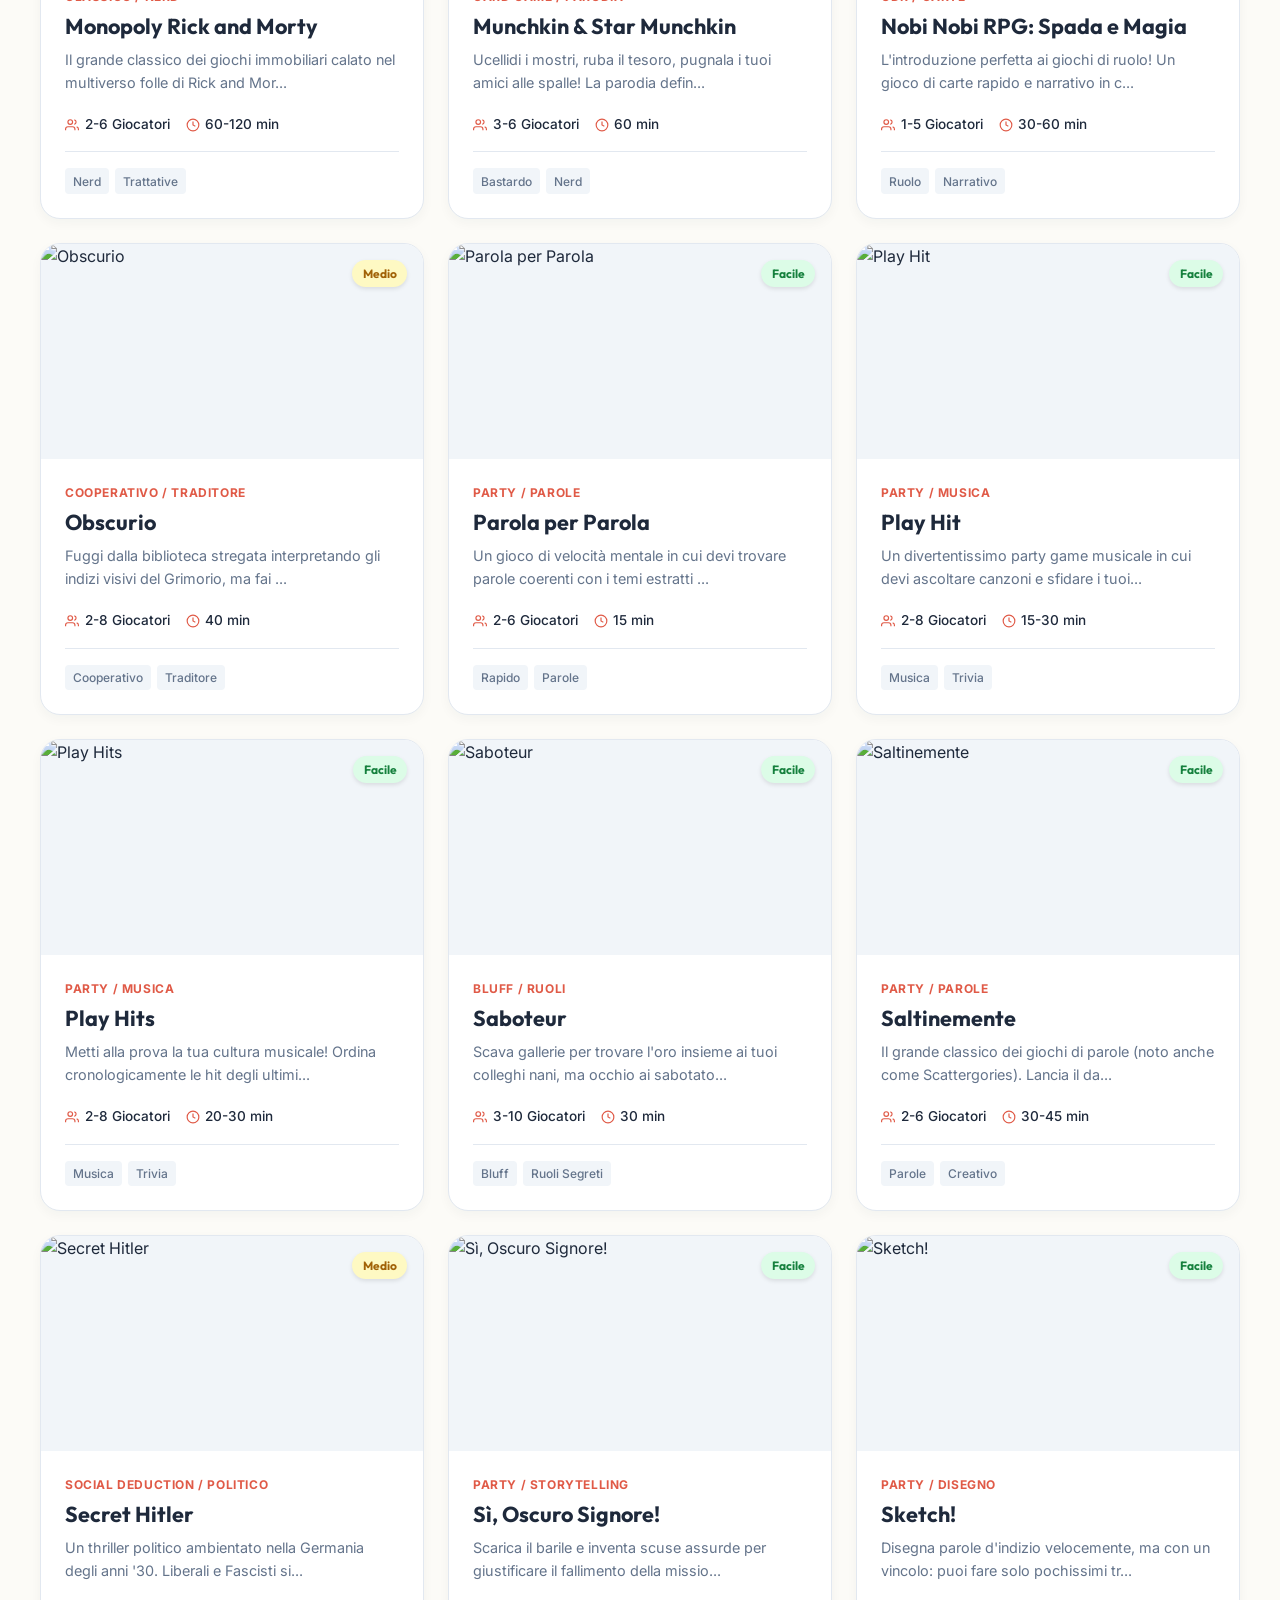
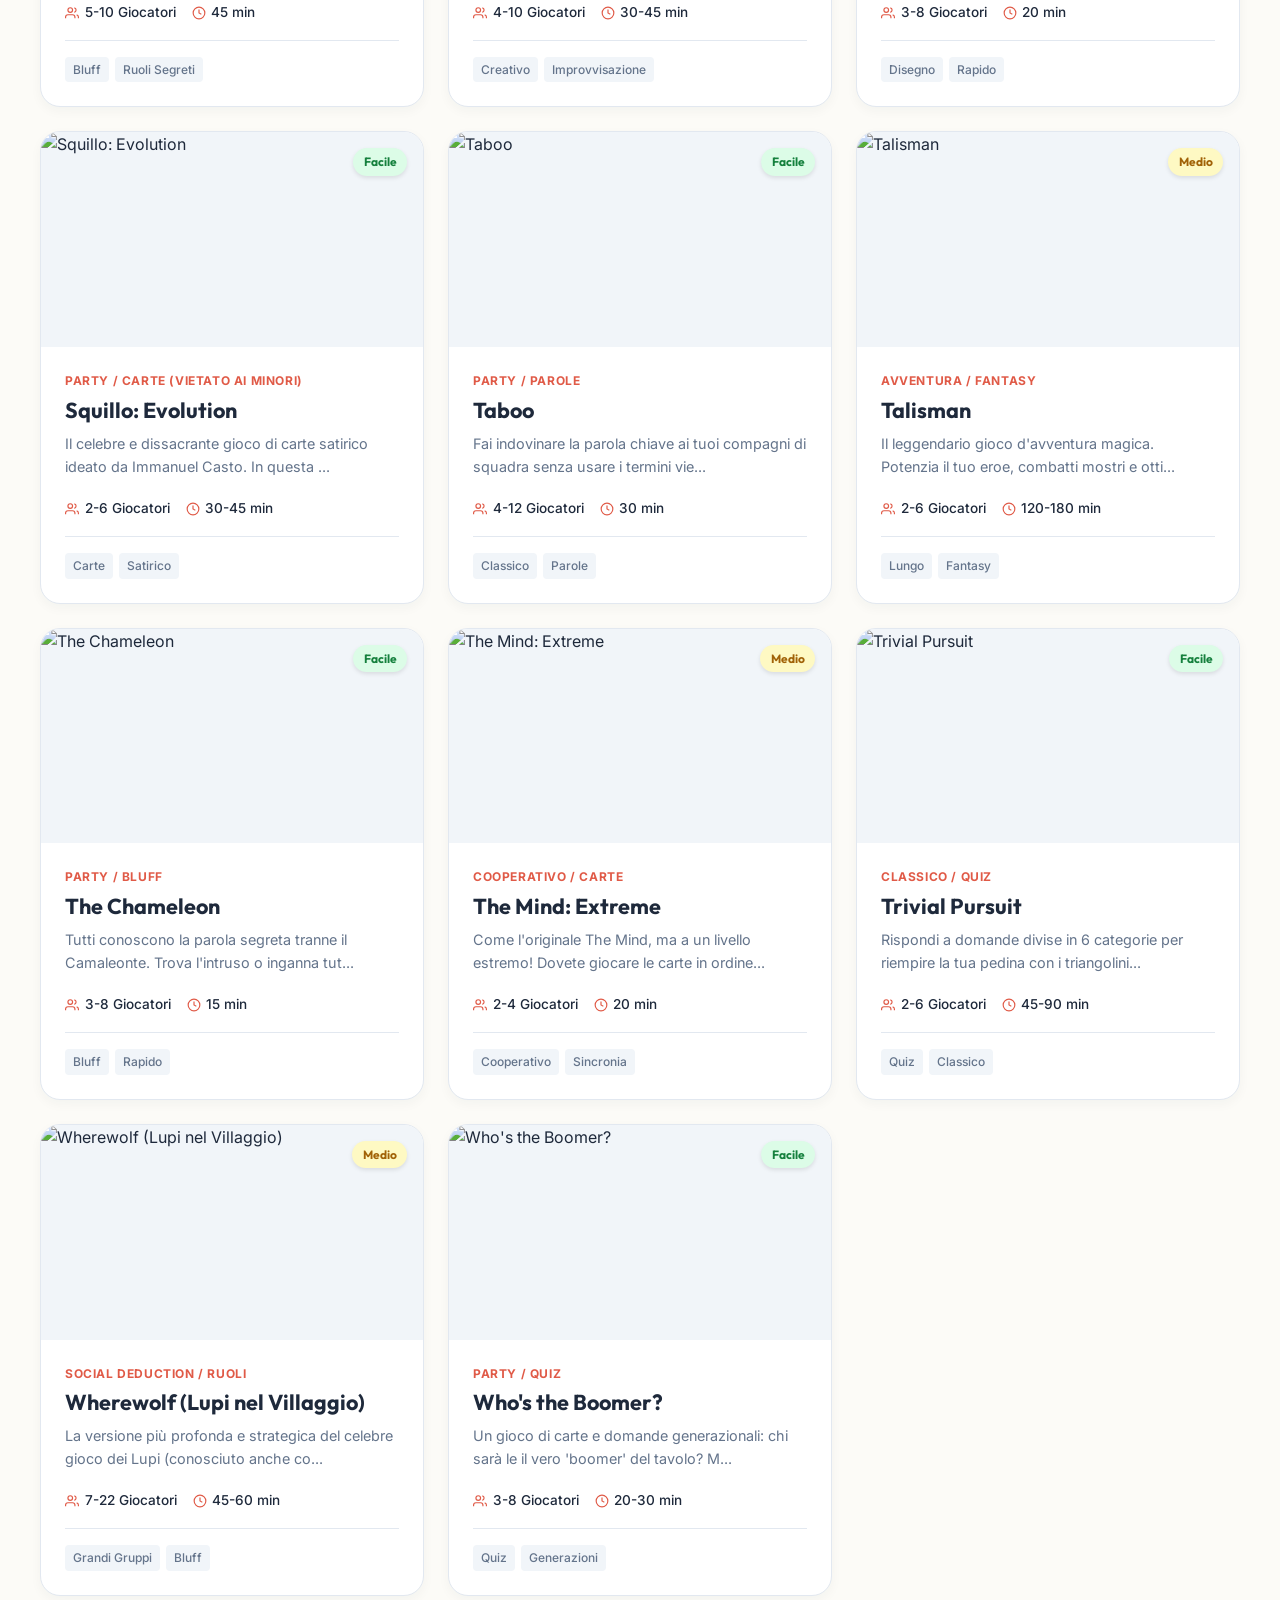
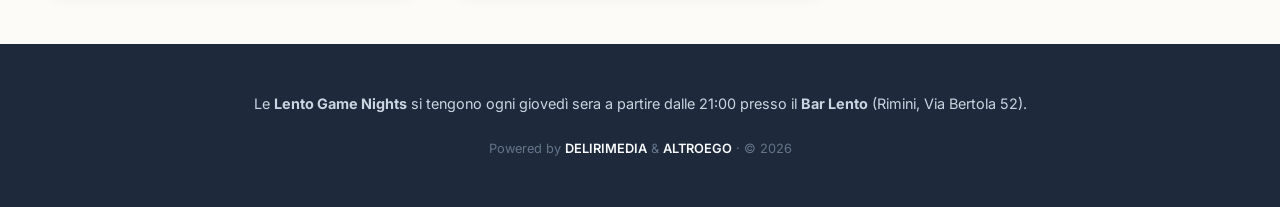
==== commit 5501a215: "Aggiunto ordinamento alfabetico predefinito, menu di ordinamento personalizzato e placeholder SVG pe" ====
--- a/index.html
+++ b/index.html
@@ -124,6 +124,21 @@
               <option value="facile">Facile</option>
               <option value="medio">Medio</option>
               <option value="difficile">Difficile</option>
+            </select>
+          </div>
+        </div>
+        
+        <!-- Sort / Ordinamento -->
+        <div class="filter-group">
+          <label for="filter-sort">Ordina per</label>
+          <div class="select-wrapper">
+            <select id="filter-sort">
+              <option value="alpha-asc">Titolo (A - Z)</option>
+              <option value="alpha-desc">Titolo (Z - A)</option>
+              <option value="difficulty-asc">Difficoltà (Crescente)</option>
+              <option value="difficulty-desc">Difficoltà (Decrescente)</option>
+              <option value="players-desc">Giocatori (Più capienti)</option>
+              <option value="duration-asc">Durata (Più brevi)</option>
             </select>
           </div>
         </div>
--- a/styles.css
+++ b/styles.css
@@ -203,6 +203,11 @@
   display: grid;
 }
 
+/* Make the sort dropdown (last child) span full width on mobile */
+.dropdowns-row .filter-group:last-child {
+  grid-column: span 2;
+}
+
 /* Optimize select padding for mobile dropdowns */
 .dropdowns-row .filter-group {
   gap: 0.25rem;
@@ -224,7 +229,7 @@
   }
   
   .filters-container {
-    grid-template-columns: 1.5fr 2.5fr;
+    grid-template-columns: 1fr 3fr;
     align-items: flex-end;
     gap: 1.25rem;
   }
@@ -235,8 +240,13 @@
   
   .dropdowns-row {
     display: grid !important; /* Always visible on desktop */
-    grid-template-columns: repeat(4, 1fr);
+    grid-template-columns: repeat(5, 1fr);
     gap: 0.75rem;
+  }
+  
+  /* Reset the full-width span for desktop */
+  .dropdowns-row .filter-group:last-child {
+    grid-column: span 1;
   }
   
   .dropdowns-row .filter-group {
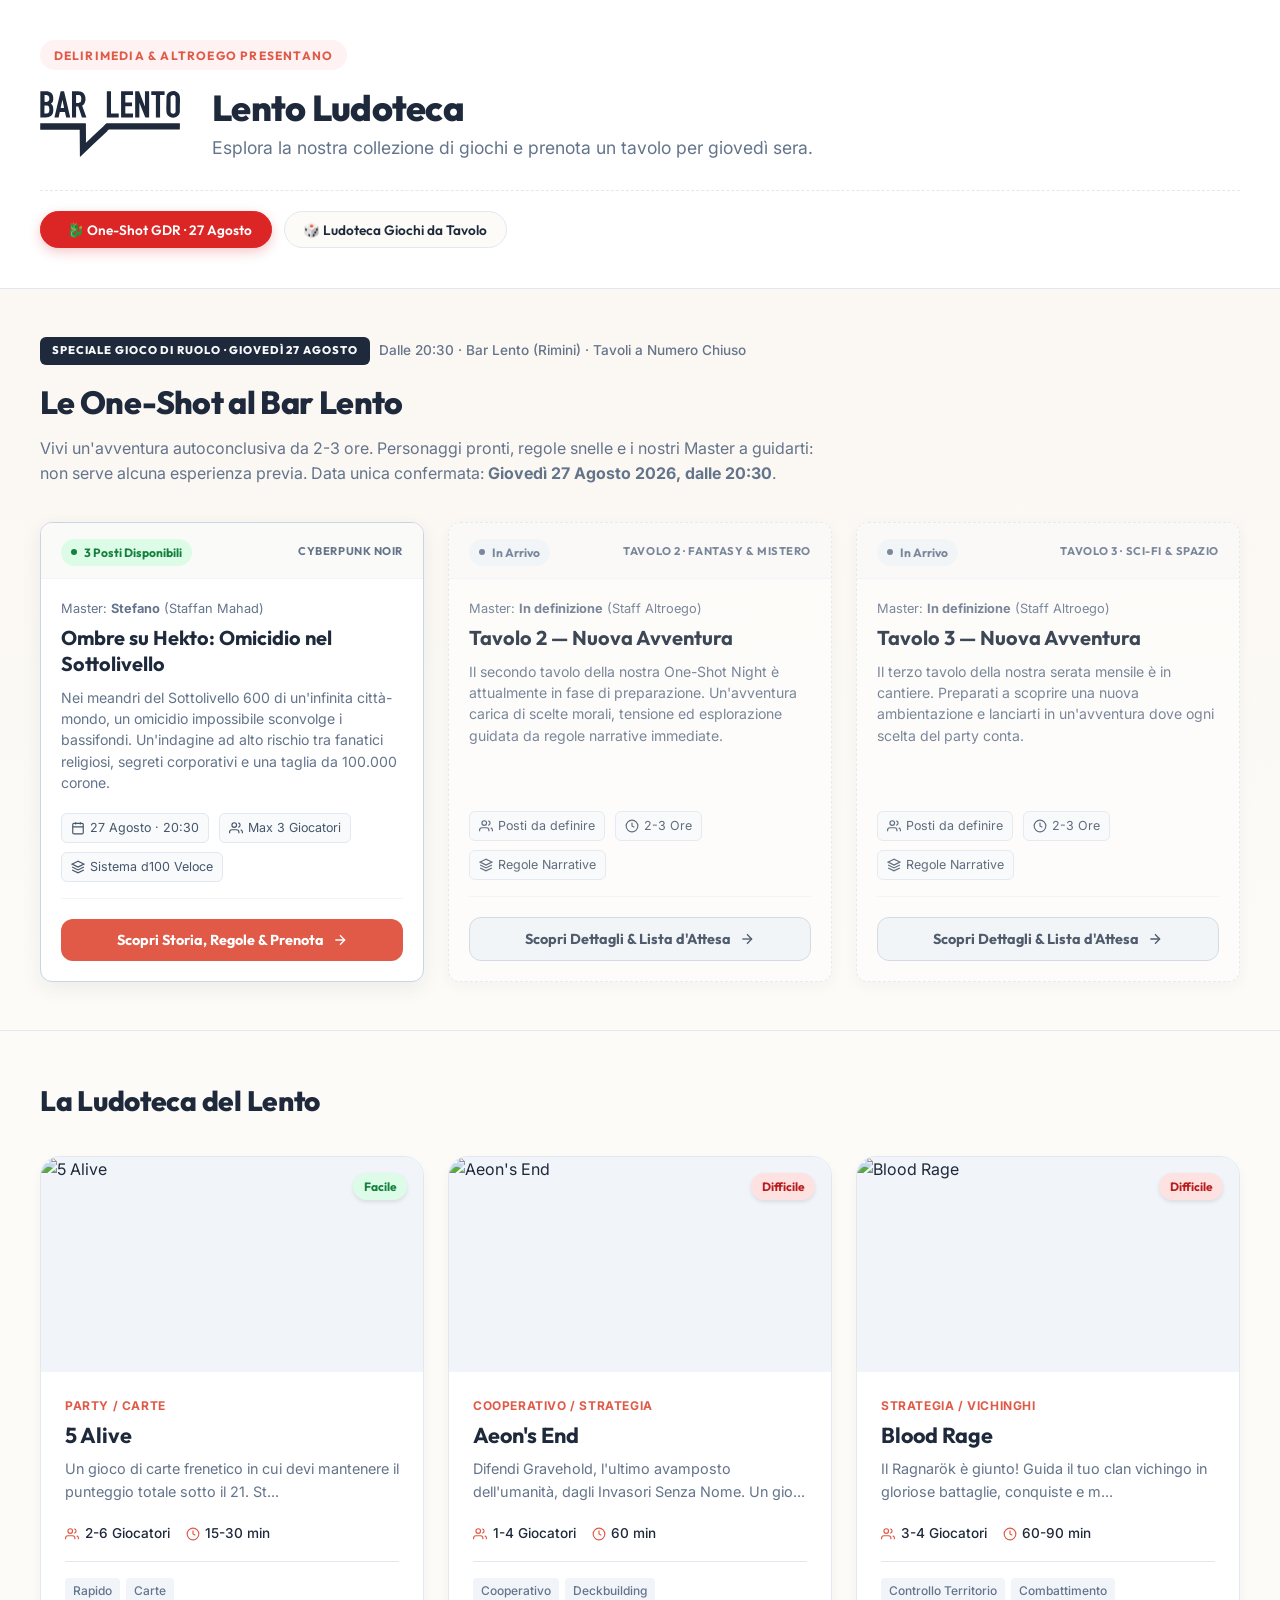
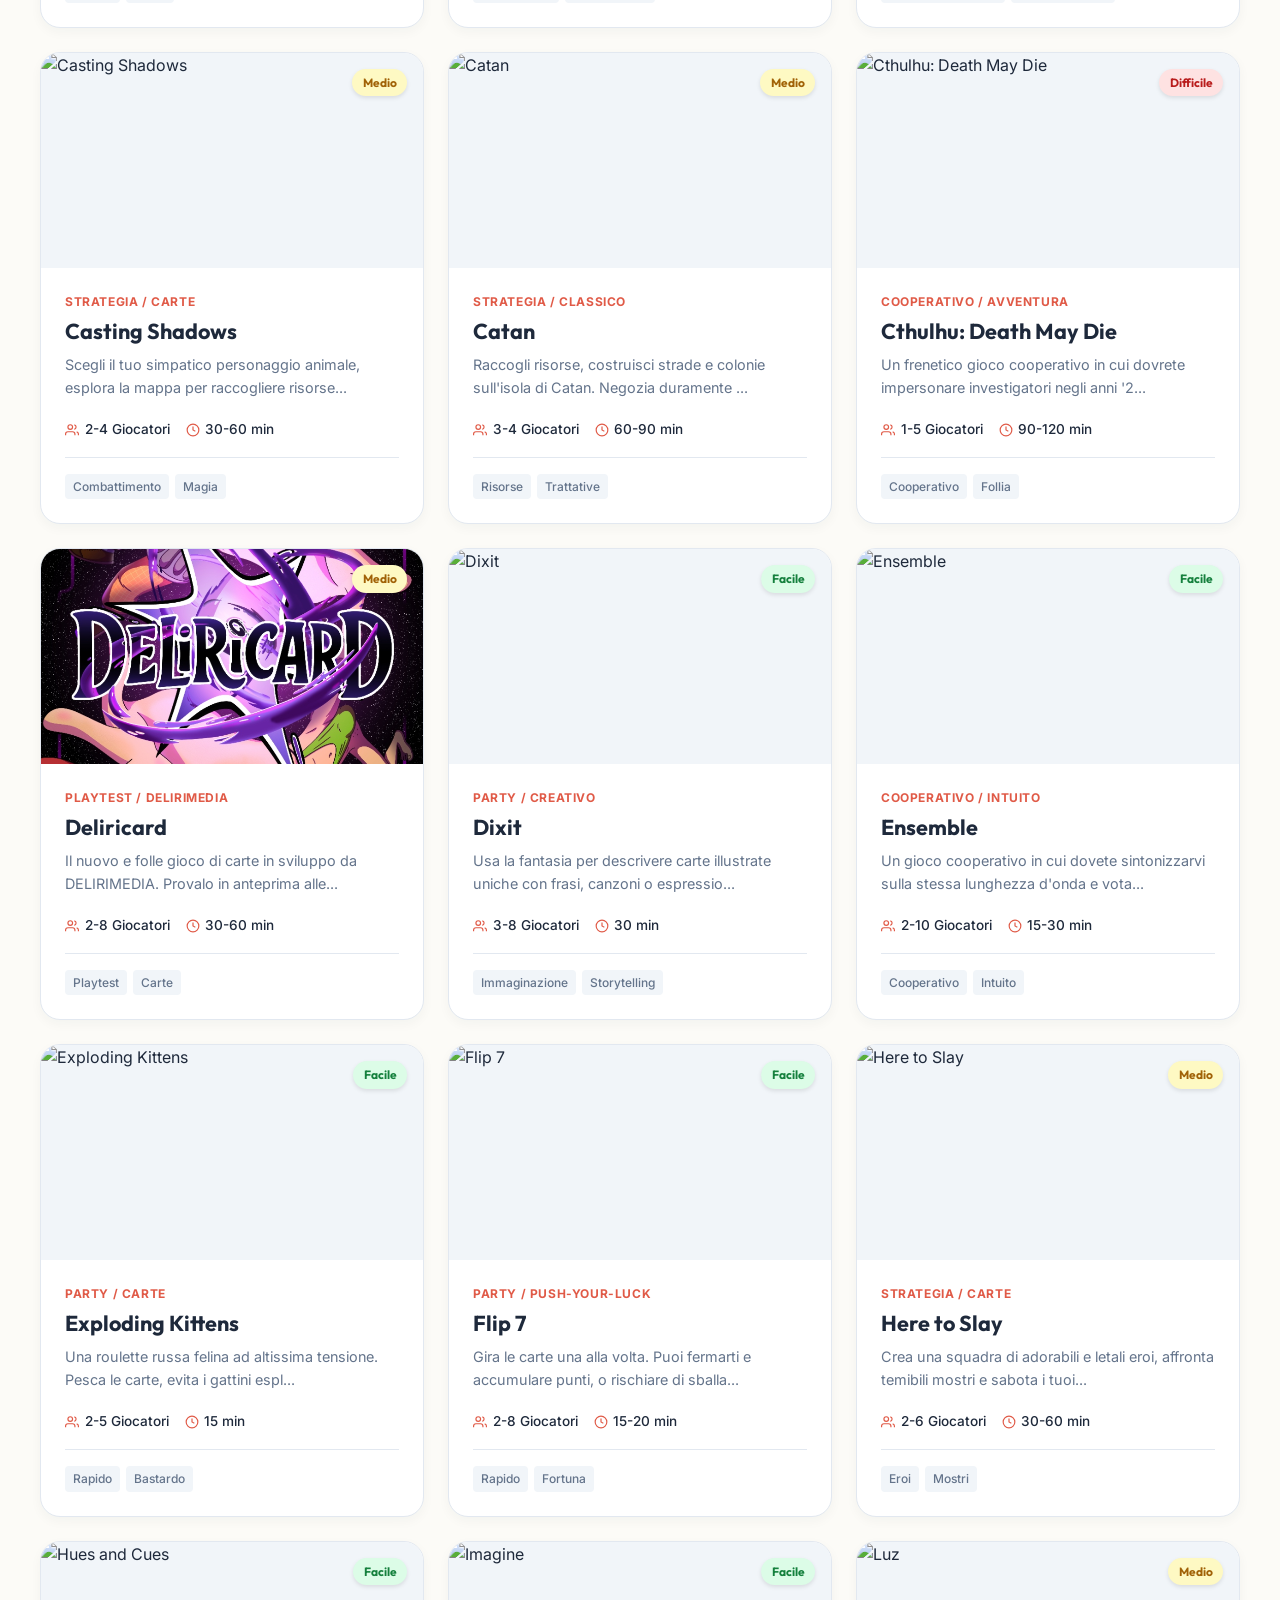
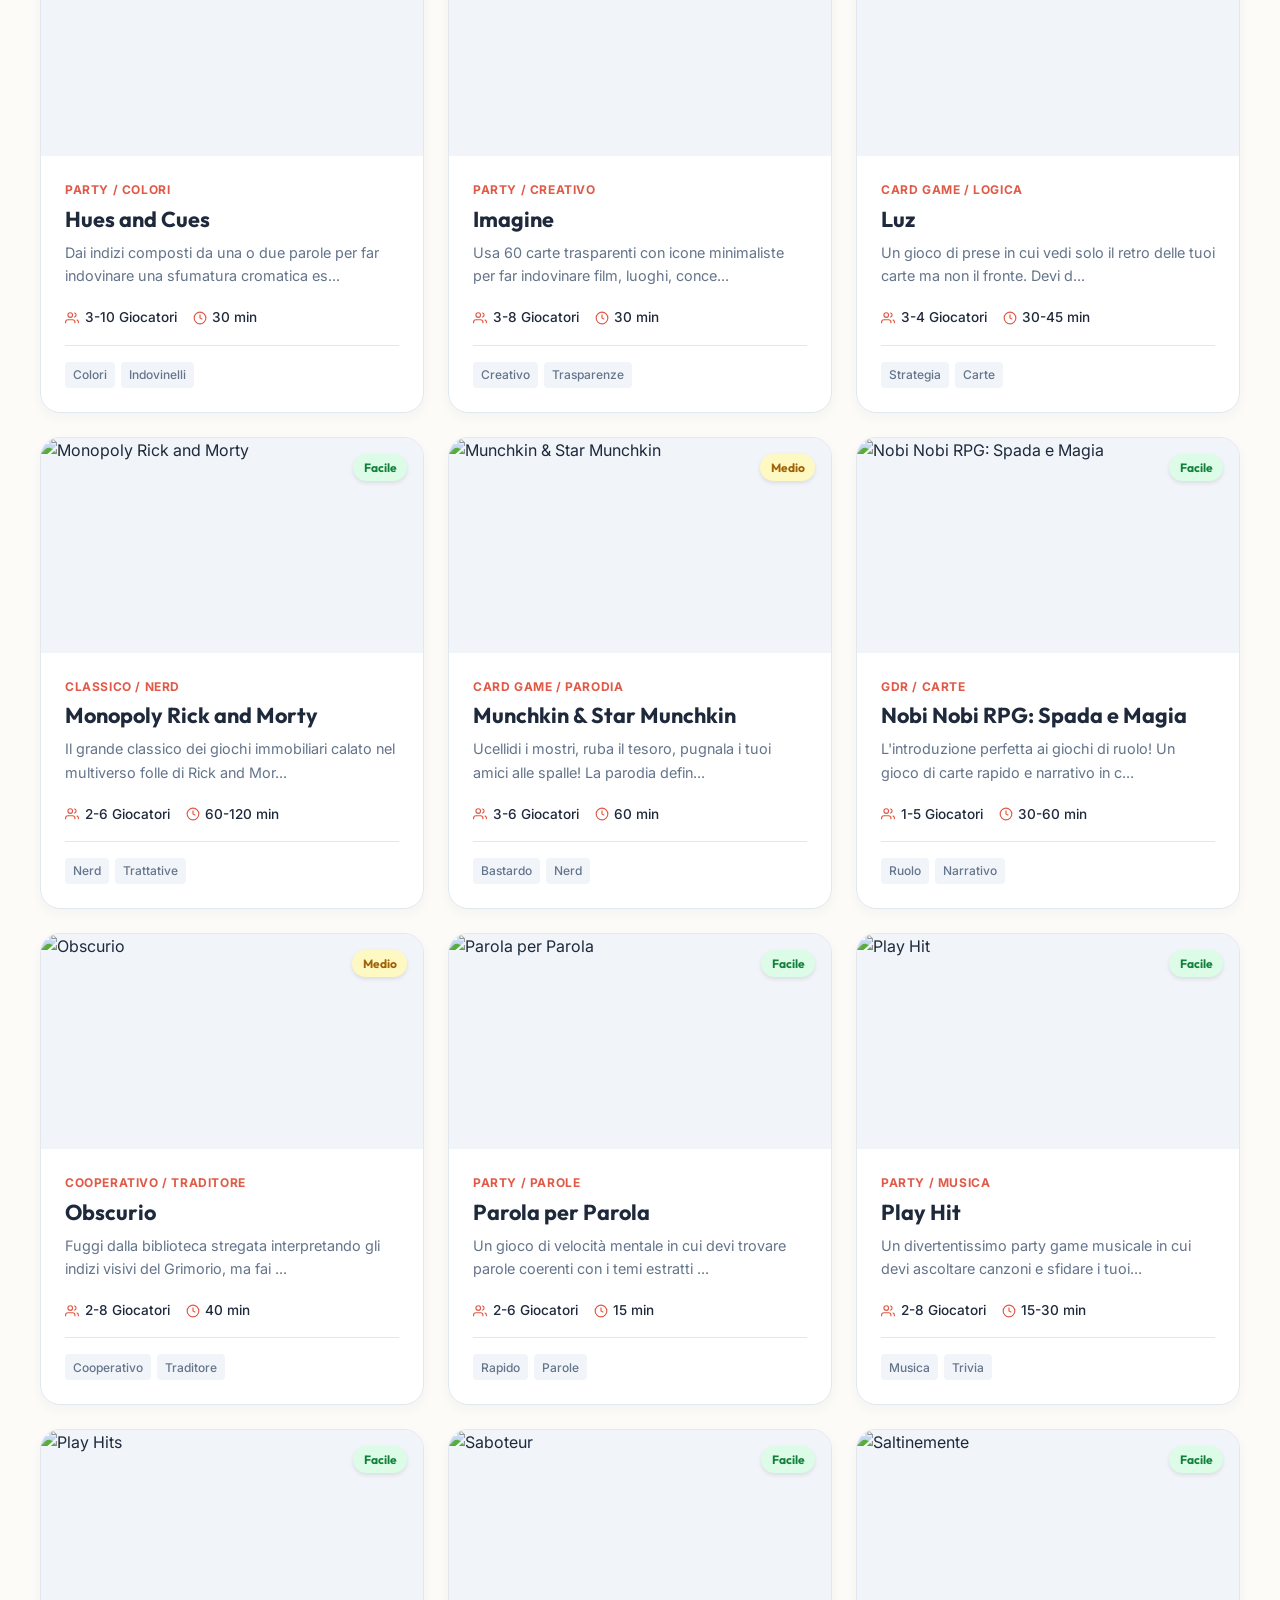
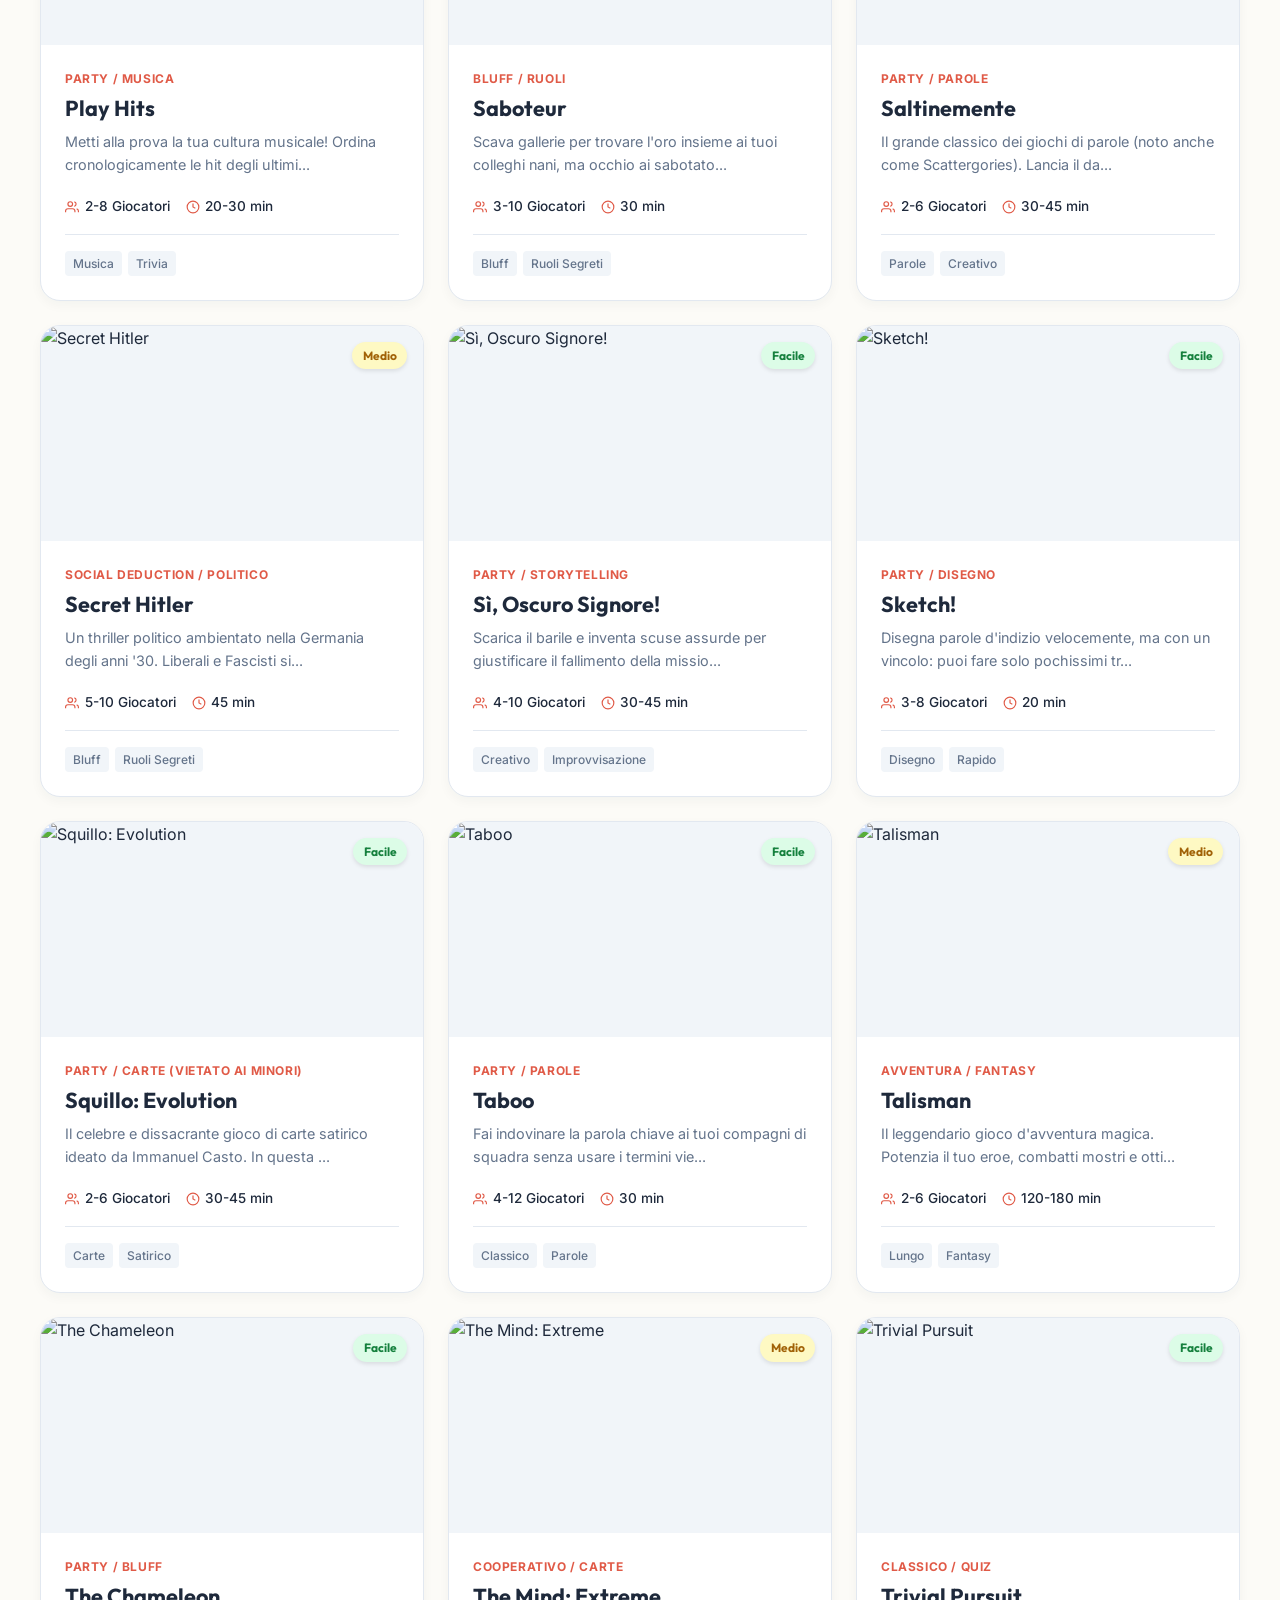
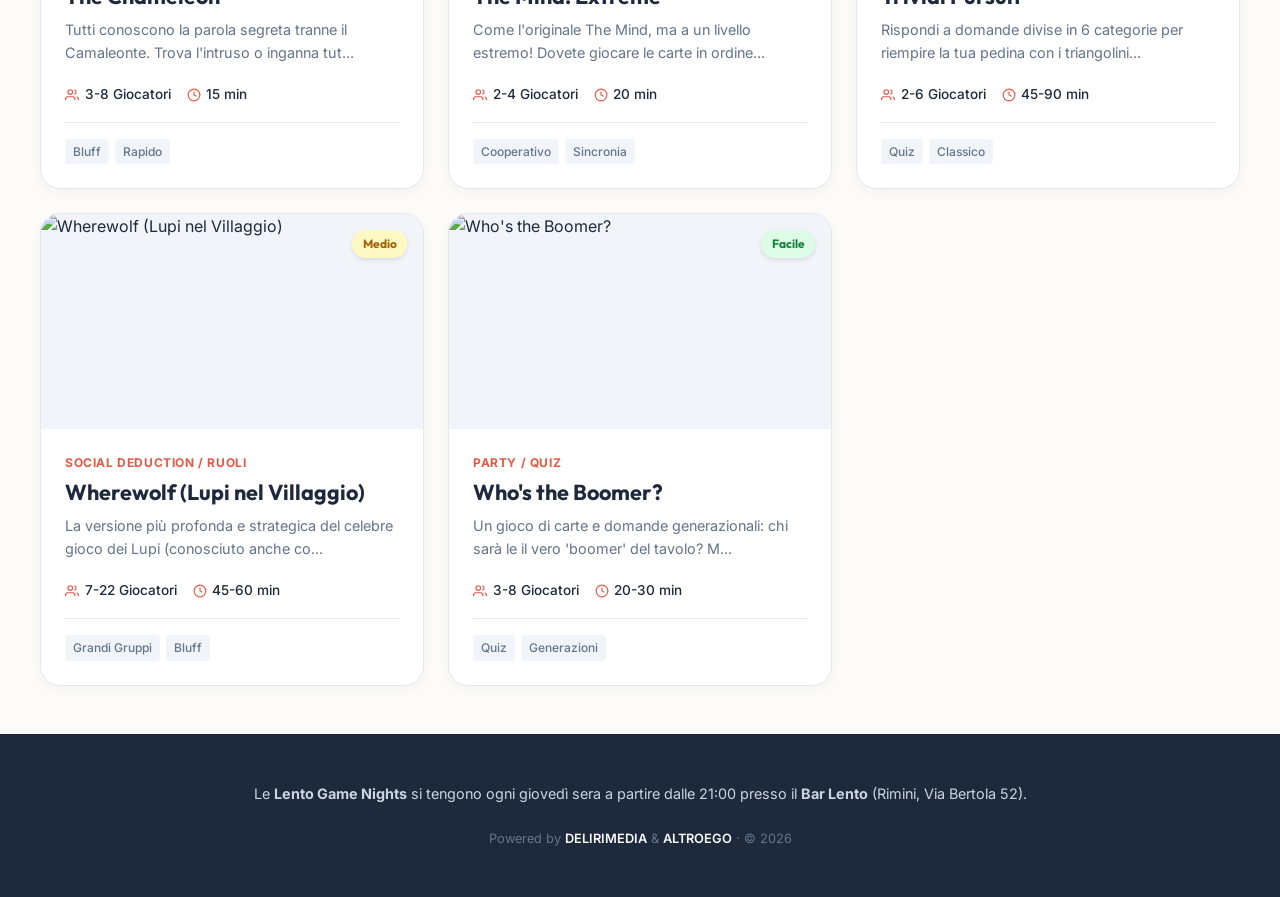
==== commit 8025a300: "Aggiornata sezione One-Shot GDR e stepper prenotazioni giochi" ====
--- a/index.html
+++ b/index.html
@@ -45,11 +45,146 @@
           <p class="subtitle">Esplora la nostra collezione di giochi e prenota un tavolo per giovedì sera.</p>
         </div>
       </div>
+      
+      <!-- Quick Navigation Tabs -->
+      <nav class="header-nav-tabs" aria-label="Navigazione rapida">
+        <button type="button" class="nav-tab gdr-tab active" id="tab-btn-gdr" data-tab="gdr">
+          <span class="live-dot"></span>
+          <span>🐉 One-Shot GDR · 27 Agosto</span>
+        </button>
+        <button type="button" class="nav-tab" id="tab-btn-games" data-tab="games">
+          <span>🎲 Ludoteca Giochi da Tavolo</span>
+        </button>
+      </nav>
     </div>
   </header>
   
-  <!-- Interactive Filters & Search Section -->
-  <section class="filters-section">
+  <!-- GDR Special One-Shot Section -->
+  <section class="gdr-section" id="gdr-section">
+    <div class="gdr-container">
+      <div class="gdr-header">
+        <div class="gdr-badge-row">
+          <span class="gdr-badge">SPECIALE GIOCO DI RUOLO · GIOVEDÌ 27 AGOSTO</span>
+          <span class="gdr-badge-sub">Dalle 20:30 · Bar Lento (Rimini) · Tavoli a Numero Chiuso</span>
+        </div>
+        <h2 class="gdr-title">Le One-Shot al Bar Lento</h2>
+        <p class="gdr-subtitle">Vivi un'avventura autoconclusiva da 2-3 ore. Personaggi pronti, regole snelle e i nostri Master a guidarti: non serve alcuna esperienza previa. Data unica confermata: <strong>Giovedì 27 Agosto 2026, dalle 20:30</strong>.</p>
+      </div>
+
+      <!-- 3 One-Shot Tables Grid -->
+      <div class="gdr-grid" id="gdr-grid">
+        
+        <!-- Table 1: Cyberpunk Noir (Active) -->
+        <article class="gdr-card active-table" data-gdr-id="hekto-cyberpunk" tabindex="0" role="button" aria-label="Dettagli One-Shot Ombre su Hekto">
+          <div class="gdr-card-banner">
+            <span class="gdr-status-badge open">
+              <span class="badge-dot"></span> 3 Posti Disponibili
+            </span>
+            <span class="gdr-tag-badge">Cyberpunk Noir</span>
+          </div>
+          <div class="gdr-card-body">
+            <span class="gdr-meta-master">Master: <strong>Stefano</strong> (Staffan Mahad)</span>
+            <h3 class="gdr-card-title">Ombre su Hekto: Omicidio nel Sottolivello</h3>
+            <p class="gdr-card-excerpt">Nei meandri del Sottolivello 600 di un'infinita città-mondo, un omicidio impossibile sconvolge i bassifondi. Un'indagine ad alto rischio tra fanatici religiosi, segreti corporativi e una taglia da 100.000 corone.</p>
+            
+            <div class="gdr-specs-row">
+              <span class="gdr-spec">
+                <svg width="14" height="14" viewBox="0 0 24 24" fill="none" stroke="currentColor" stroke-width="2"><rect x="3" y="4" width="18" height="18" rx="2" ry="2"></rect><line x1="16" y1="2" x2="16" y2="6"></line><line x1="8" y1="2" x2="8" y2="6"></line><line x1="3" y1="10" x2="21" y2="10"></line></svg>
+                27 Agosto · 20:30
+              </span>
+              <span class="gdr-spec">
+                <svg width="14" height="14" viewBox="0 0 24 24" fill="none" stroke="currentColor" stroke-width="2"><path d="M17 21v-2a4 4 0 0 0-4-4H5a4 4 0 0 0-4 4v2"></path><circle cx="9" cy="7" r="4"></circle><path d="M23 21v-2a4 4 0 0 0-3-3.87"></path><path d="M16 3.13a4 4 0 0 1 0 7.75"></path></svg>
+                Max 3 Giocatori
+              </span>
+              <span class="gdr-spec">
+                <svg width="14" height="14" viewBox="0 0 24 24" fill="none" stroke="currentColor" stroke-width="2"><polygon points="12 2 2 7 12 12 22 7 12 2"></polygon><polyline points="2 17 12 22 22 17"></polyline><polyline points="2 12 12 17 22 12"></polyline></svg>
+                Sistema d100 Veloce
+              </span>
+            </div>
+
+            <button type="button" class="gdr-action-btn open-gdr-modal-btn" data-gdr-id="hekto-cyberpunk">
+              <span>Scopri Storia, Regole & Prenota</span>
+              <svg width="16" height="16" viewBox="0 0 24 24" fill="none" stroke="currentColor" stroke-width="2"><line x1="5" y1="12" x2="19" y2="12"></line><polyline points="12 5 19 12 12 19"></polyline></svg>
+            </button>
+          </div>
+        </article>
+
+        <!-- Table 2: Coming Soon (Interactive Preview) -->
+        <article class="gdr-card pending-table clickable" data-gdr-id="tavolo-2" tabindex="0" role="button" aria-label="Dettagli One-Shot Tavolo 2">
+          <div class="gdr-card-banner">
+            <span class="gdr-status-badge pending">
+              <span class="badge-dot"></span> In Arrivo
+            </span>
+            <span class="gdr-tag-badge">Tavolo 2 · Fantasy & Mistero</span>
+          </div>
+          <div class="gdr-card-body">
+            <span class="gdr-meta-master">Master: <strong>In definizione</strong> (Staff Altroego)</span>
+            <h3 class="gdr-card-title">Tavolo 2 — Nuova Avventura</h3>
+            <p class="gdr-card-excerpt">Il secondo tavolo della nostra One-Shot Night è attualmente in fase di preparazione. Un'avventura carica di scelte morali, tensione ed esplorazione guidata da regole narrative immediate.</p>
+            
+            <div class="gdr-specs-row">
+              <span class="gdr-spec">
+                <svg width="14" height="14" viewBox="0 0 24 24" fill="none" stroke="currentColor" stroke-width="2"><path d="M17 21v-2a4 4 0 0 0-4-4H5a4 4 0 0 0-4 4v2"></path><circle cx="9" cy="7" r="4"></circle><path d="M23 21v-2a4 4 0 0 0-3-3.87"></path><path d="M16 3.13a4 4 0 0 1 0 7.75"></path></svg>
+                Posti da definire
+              </span>
+              <span class="gdr-spec">
+                <svg width="14" height="14" viewBox="0 0 24 24" fill="none" stroke="currentColor" stroke-width="2"><circle cx="12" cy="12" r="10"></circle><polyline points="12 6 12 12 16 14"></polyline></svg>
+                2-3 Ore
+              </span>
+              <span class="gdr-spec">
+                <svg width="14" height="14" viewBox="0 0 24 24" fill="none" stroke="currentColor" stroke-width="2"><polygon points="12 2 2 7 12 12 22 7 12 2"></polygon><polyline points="2 17 12 22 22 17"></polyline><polyline points="2 12 12 17 22 12"></polyline></svg>
+                Regole Narrative
+              </span>
+            </div>
+
+            <button type="button" class="gdr-action-btn secondary-btn open-gdr-modal-btn" data-gdr-id="tavolo-2">
+              <span>Scopri Dettagli & Lista d'Attesa</span>
+              <svg width="16" height="16" viewBox="0 0 24 24" fill="none" stroke="currentColor" stroke-width="2"><line x1="5" y1="12" x2="19" y2="12"></line><polyline points="12 5 19 12 12 19"></polyline></svg>
+            </button>
+          </div>
+        </article>
+
+        <!-- Table 3: Coming Soon (Interactive Preview) -->
+        <article class="gdr-card pending-table clickable" data-gdr-id="tavolo-3" tabindex="0" role="button" aria-label="Dettagli One-Shot Tavolo 3">
+          <div class="gdr-card-banner">
+            <span class="gdr-status-badge pending">
+              <span class="badge-dot"></span> In Arrivo
+            </span>
+            <span class="gdr-tag-badge">Tavolo 3 · Sci-Fi & Spazio</span>
+          </div>
+          <div class="gdr-card-body">
+            <span class="gdr-meta-master">Master: <strong>In definizione</strong> (Staff Altroego)</span>
+            <h3 class="gdr-card-title">Tavolo 3 — Nuova Avventura</h3>
+            <p class="gdr-card-excerpt">Il terzo tavolo della nostra serata mensile è in cantiere. Preparati a scoprire una nuova ambientazione e lanciarti in un'avventura dove ogni scelta del party conta.</p>
+            
+            <div class="gdr-specs-row">
+              <span class="gdr-spec">
+                <svg width="14" height="14" viewBox="0 0 24 24" fill="none" stroke="currentColor" stroke-width="2"><path d="M17 21v-2a4 4 0 0 0-4-4H5a4 4 0 0 0-4 4v2"></path><circle cx="9" cy="7" r="4"></circle><path d="M23 21v-2a4 4 0 0 0-3-3.87"></path><path d="M16 3.13a4 4 0 0 1 0 7.75"></path></svg>
+                Posti da definire
+              </span>
+              <span class="gdr-spec">
+                <svg width="14" height="14" viewBox="0 0 24 24" fill="none" stroke="currentColor" stroke-width="2"><circle cx="12" cy="12" r="10"></circle><polyline points="12 6 12 12 16 14"></polyline></svg>
+                2-3 Ore
+              </span>
+              <span class="gdr-spec">
+                <svg width="14" height="14" viewBox="0 0 24 24" fill="none" stroke="currentColor" stroke-width="2"><polygon points="12 2 2 7 12 12 22 7 12 2"></polygon><polyline points="2 17 12 22 22 17"></polyline><polyline points="2 12 12 17 22 12"></polyline></svg>
+                Regole Narrative
+              </span>
+            </div>
+
+            <button type="button" class="gdr-action-btn secondary-btn open-gdr-modal-btn" data-gdr-id="tavolo-3">
+              <span>Scopri Dettagli & Lista d'Attesa</span>
+              <svg width="16" height="16" viewBox="0 0 24 24" fill="none" stroke="currentColor" stroke-width="2"><line x1="5" y1="12" x2="19" y2="12"></line><polyline points="12 5 19 12 12 19"></polyline></svg>
+            </button>
+          </div>
+        </article>
+
+      </div>
+    </div>
+  </section>
+  
+  <!-- Interactive Filters & Search Section for Board Games -->
+  <section class="filters-section" id="board-games-catalog">
     <div class="filters-container">
       
       <!-- Top Row: Search & Mobile Toggle -->
@@ -208,14 +343,15 @@
               <div class="form-grid">
                 <div class="form-group">
                   <label for="booking-people">Quanti sarete?</label>
-                  <select id="booking-people">
-                    <option value="2">2 persone</option>
-                    <option value="3">3 persone</option>
-                    <option value="4" selected>4 persone</option>
-                    <option value="5">5 persone</option>
-                    <option value="6">6 persone</option>
-                    <option value="7+">7 o più persone</option>
-                  </select>
+                  <div class="stepper-wrapper">
+                    <button type="button" class="stepper-btn minus" id="btn-people-minus" aria-label="Riduci partecipanti">
+                      <svg width="14" height="14" viewBox="0 0 24 24" fill="none" stroke="currentColor" stroke-width="2.5"><line x1="5" y1="12" x2="19" y2="12"></line></svg>
+                    </button>
+                    <input type="number" id="booking-people" name="booking-people" value="4" min="1" max="25" class="stepper-input" required>
+                    <button type="button" class="stepper-btn plus" id="btn-people-plus" aria-label="Aumenta partecipanti">
+                      <svg width="14" height="14" viewBox="0 0 24 24" fill="none" stroke="currentColor" stroke-width="2.5"><line x1="12" y1="5" x2="12" y2="19"></line><line x1="5" y1="12" x2="19" y2="12"></line></svg>
+                    </button>
+                  </div>
                 </div>
                 <div class="form-group">
                   <label for="booking-time">Orario di arrivo</label>
@@ -243,6 +379,115 @@
           
         </div>
       </div>
+    </div>
+  </div>
+  
+  <!-- GDR Details & Booking Modal -->
+  <div class="modal-overlay" id="gdr-modal">
+    <div class="modal-card gdr-modal-card">
+      <button class="close-btn" id="close-gdr-modal" aria-label="Chiudi finestra">&times;</button>
+      
+      <div class="modal-grid gdr-modal-grid">
+        <!-- Visual Banner -->
+        <div class="gdr-modal-visual">
+          <div class="gdr-modal-visual-overlay"></div>
+          <div class="gdr-modal-visual-content">
+            <span class="gdr-modal-tag" id="gdr-modal-genre">CYBERPUNK NOIR · INVESTIGATIVO</span>
+            <h2 class="gdr-modal-title" id="gdr-modal-title">Ombre su Hekto: Omicidio nel Sottolivello</h2>
+            <div class="gdr-modal-badges">
+              <span class="gdr-pill-badge">👤 Master: Stefano</span>
+              <span class="gdr-pill-badge">👥 3 Posti Esclusivi</span>
+              <span class="gdr-pill-badge">🎲 Sistema d100 Snello</span>
+              <span class="gdr-pill-badge">⏱️ Durata: ~2.5 Ore</span>
+            </div>
+          </div>
+        </div>
+        
+        <!-- Info & Booking Content -->
+        <div class="modal-info gdr-modal-info">
+          
+          <!-- 1. Storia & Ambientazione -->
+          <div class="gdr-story-box" id="gdr-modal-lore-box">
+            <h3 class="story-box-title">
+              <svg width="18" height="18" viewBox="0 0 24 24" fill="none" stroke="currentColor" stroke-width="2"><circle cx="12" cy="12" r="10"></circle><line x1="12" y1="16" x2="12" y2="12"></line><line x1="12" y1="8" x2="12.01" y2="8"></line></svg>
+              <span id="gdr-modal-story-title">Storia & Ambientazione</span>
+            </h3>
+            <div class="story-box-desc" id="gdr-modal-lore">
+              <!-- Populated dynamically via JS -->
+            </div>
+          </div>
+
+          <!-- 2. Sistema di Gioco & Regole -->
+          <div class="gdr-system-box" id="gdr-modal-system-box">
+            <h3 class="system-box-title">
+              <svg width="18" height="18" viewBox="0 0 24 24" fill="none" stroke="currentColor" stroke-width="2"><polygon points="12 2 2 7 12 12 22 7 12 2"></polygon><polyline points="2 17 12 22 22 17"></polyline><polyline points="2 12 12 17 22 12"></polyline></svg>
+              <span id="gdr-modal-system-title">Come si Gioca (Sistema & Meccaniche)</span>
+            </h3>
+            <div class="system-box-desc" id="gdr-modal-system-desc">
+              <!-- Populated dynamically via JS -->
+            </div>
+          </div>
+
+          <div class="divider"></div>
+          
+          <!-- 3. Booking / Waitlist Form -->
+          <div class="booking-section gdr-booking-section" id="gdr-modal-booking-box">
+            <h3 id="gdr-booking-title">Prenota un posto per questa One-Shot</h3>
+            <p class="booking-subtitle" id="gdr-booking-subtitle">Ti riserveremo la scheda personaggio e il posto al tavolo per la serata di <strong>Giovedì 27 Agosto (ore 20:30)</strong>. La prenotazione è gestita direttamente tramite WhatsApp.</p>
+            
+            <form id="gdr-booking-form">
+              <div class="form-group">
+                <label for="gdr-booking-name">A che nome prenotiamo?</label>
+                <input type="text" id="gdr-booking-name" required placeholder="Esempio: Marco Rossi">
+              </div>
+              
+              <div class="form-grid">
+                <div class="form-group">
+                  <label for="gdr-booking-people">Quanti posti prenoti?</label>
+                  <select id="gdr-booking-people">
+                    <option value="1" selected>1 persona (1 posto)</option>
+                    <option value="2">2 persone (2 posti)</option>
+                    <option value="3">3 persone (Tavolo completo)</option>
+                  </select>
+                </div>
+                <div class="form-group">
+                  <label for="gdr-booking-time">Orario di arrivo</label>
+                  <select id="gdr-booking-time">
+                    <option value="20:30" selected>20:30 (Consigliato per briefing)</option>
+                    <option value="21:00">21:00 (Inizio sessione)</option>
+                  </select>
+                </div>
+              </div>
+              
+              <div class="form-group">
+                <label for="gdr-booking-date">Data della serata GDR</label>
+                <input type="text" id="gdr-booking-date" value="Giovedì 27 Agosto 2026" readonly class="readonly-date-input">
+                <small style="color: var(--color-text-muted); font-size: 0.78rem; margin-top: 0.25rem;">Data evento unica confermata: 27 Agosto (dalle 20:30)</small>
+              </div>
+
+              <div class="form-group">
+                <label for="gdr-booking-exp">Esperienza con i GDR</label>
+                <select id="gdr-booking-exp">
+                  <option value="Prima volta in assoluto">Prima volta in assoluto (Neofita)</option>
+                  <option value="Ho già giocato a qualche GDR" selected>Ho già giocato a qualche GDR</option>
+                  <option value="Giocatore esperto">Giocatore esperto / Veterano</option>
+                </select>
+              </div>
+
+              <div class="form-group">
+                <label for="gdr-booking-notes">Note o preferenze (Opzionale)</label>
+                <input type="text" id="gdr-booking-notes" placeholder="Esempio: vengo con un amico / domande per il Master">
+              </div>
+              
+              <button type="submit" class="submit-booking-btn gdr-submit-btn" id="gdr-submit-btn-text">
+                <svg width="18" height="18" viewBox="0 0 24 24" fill="none" stroke="currentColor" stroke-width="2" class="btn-icon"><path d="M21 11.5a8.38 8.38 0 0 1-.9 3.8 8.5 8.5 0 0 1-7.6 4.7 8.38 8.38 0 0 1-3.8-.9L3 21l1.9-5.7a8.38 8.38 0 0 1-.9-3.8 8.5 8.5 0 0 1 4.7-7.6 8.38 8.38 0 0 1 3.8-.9h.5a8.48 8.48 0 0 1 8 8v.5z"></path></svg>
+                Invia Prenotazione su WhatsApp
+              </button>
+            </form>
+          </div>
+          
+        </div>
+      </div>
       
     </div>
   </div>
--- a/styles.css
+++ b/styles.css
@@ -29,6 +29,10 @@
   box-sizing: border-box;
   margin: 0;
   padding: 0;
+}
+
+html {
+  scroll-behavior: smooth;
 }
 
 body {
@@ -542,19 +546,20 @@
   bottom: 0;
   background-color: rgba(15, 23, 42, 0.4);
   backdrop-filter: blur(8px);
-  display: flex;
+  display: none;
   justify-content: center;
   align-items: center;
   z-index: 1000;
   padding: 1rem;
   opacity: 0;
   pointer-events: none;
-  transition: opacity 0.3s ease;
+  transition: opacity 0.25s ease;
 }
 
 .modal-overlay.active {
-  opacity: 1;
-  pointer-events: auto;
+  display: flex !important;
+  opacity: 1 !important;
+  pointer-events: auto !important;
 }
 
 .modal-card {
@@ -790,6 +795,68 @@
   gap: 0.75rem;
 }
 
+/* Stepper Control for People count */
+.stepper-wrapper {
+  display: flex;
+  align-items: center;
+  border: 1px solid var(--color-border);
+  border-radius: var(--radius-md);
+  background-color: #f8fafc;
+  overflow: hidden;
+  height: 42px;
+  transition: all 0.2s ease;
+}
+
+.stepper-wrapper:focus-within {
+  border-color: var(--color-accent);
+  box-shadow: 0 0 0 3px rgba(224, 90, 71, 0.1);
+  background-color: var(--color-card-bg);
+}
+
+.stepper-btn {
+  background: transparent;
+  border: none;
+  width: 40px;
+  height: 100%;
+  display: flex;
+  align-items: center;
+  justify-content: center;
+  color: var(--color-text-main);
+  cursor: pointer;
+  transition: all 0.15s ease;
+  user-select: none;
+}
+
+.stepper-btn:hover {
+  background-color: #e2e8f0;
+  color: var(--color-accent);
+}
+
+.stepper-btn:active {
+  background-color: #cbd5e1;
+  transform: scale(0.92);
+}
+
+.stepper-input {
+  flex: 1;
+  width: 100%;
+  text-align: center;
+  border: none !important;
+  background: transparent !important;
+  font-weight: 700 !important;
+  font-size: 1.05rem !important;
+  color: var(--color-text-main) !important;
+  padding: 0 !important;
+  box-shadow: none !important;
+  -moz-appearance: textfield;
+}
+
+.stepper-input::-webkit-outer-spin-button,
+.stepper-input::-webkit-inner-spin-button {
+  -webkit-appearance: none;
+  margin: 0;
+}
+
 .submit-booking-btn {
   width: 100%;
   background-color: var(--color-accent);
@@ -806,13 +873,638 @@
   justify-content: center;
   gap: 0.5rem;
   margin-top: 1.5rem;
-  transition: background-color 0.2s ease;
+  transition: background-color 0.2s ease, transform 0.15s ease;
 }
 
 .submit-booking-btn:hover {
   background-color: var(--color-accent-hover);
+  transform: translateY(-1px);
+}
+
+.submit-booking-btn:active {
+  transform: translateY(0);
 }
 
 .btn-icon {
   margin-right: 0.25rem;
 }
+
+/* ==========================================================================
+   Header Navigation Tabs
+   ========================================================================== */
+.header-nav-tabs {
+  display: flex;
+  flex-wrap: wrap;
+  gap: 0.75rem;
+  margin-top: 1.75rem;
+  padding-top: 1.25rem;
+  border-top: 1px dashed var(--color-border);
+}
+
+.nav-tab {
+  display: inline-flex;
+  align-items: center;
+  gap: 0.5rem;
+  padding: 0.55rem 1.15rem;
+  background-color: var(--color-bg);
+  border: 1px solid var(--color-border);
+  border-radius: 100px;
+  color: var(--color-text-main);
+  text-decoration: none;
+  font-family: var(--font-family-title);
+  font-size: 0.85rem;
+  font-weight: 600;
+  cursor: pointer;
+  transition: all 0.2s ease;
+  user-select: none;
+}
+
+.nav-tab:hover {
+  background-color: var(--color-card-bg);
+  border-color: var(--color-accent);
+  color: var(--color-accent);
+  transform: translateY(-1px);
+}
+
+.nav-tab.active {
+  background-color: var(--color-text-main) !important;
+  color: #ffffff !important;
+  border-color: var(--color-text-main) !important;
+  box-shadow: 0 4px 12px rgba(15, 23, 42, 0.15);
+}
+
+.nav-tab.gdr-tab {
+  background-color: #fef2f2;
+  border-color: #fecaca;
+  color: #991b1b;
+}
+
+.nav-tab.gdr-tab:hover {
+  background-color: #fee2e2;
+  border-color: #dc2626;
+  color: #991b1b;
+}
+
+.nav-tab.gdr-tab.active {
+  background-color: #dc2626 !important;
+  border-color: #dc2626 !important;
+  color: #ffffff !important;
+  box-shadow: 0 4px 12px rgba(220, 38, 38, 0.25);
+}
+
+.nav-tab.gdr-tab.active .live-dot {
+  background-color: #ffffff;
+}
+  width: 8px;
+  height: 8px;
+  background-color: #ef4444;
+  border-radius: 50%;
+  display: inline-block;
+  box-shadow: 0 0 0 2px rgba(239, 68, 68, 0.2);
+  animation: pulse-live 2s infinite ease-in-out;
+}
+
+@keyframes pulse-live {
+  0%, 100% {
+    transform: scale(1);
+    opacity: 1;
+  }
+  50% {
+    transform: scale(1.3);
+    opacity: 0.6;
+  }
+}
+
+/* ==========================================================================
+   GDR One-Shot Section
+   ========================================================================== */
+.gdr-section {
+  padding: 3rem 1.5rem;
+  background: linear-gradient(180deg, #fbf7f2 0%, var(--color-bg) 100%);
+  border-bottom: 1px solid var(--color-border);
+  scroll-margin-top: 4.5rem;
+}
+
+.gdr-container {
+  max-width: var(--max-width);
+  margin: 0 auto;
+}
+
+.gdr-header {
+  margin-bottom: 2.25rem;
+}
+
+.gdr-badge-row {
+  display: flex;
+  flex-wrap: wrap;
+  align-items: center;
+  gap: 0.6rem;
+  margin-bottom: 0.75rem;
+}
+
+.gdr-badge {
+  background-color: #1e293b;
+  color: #f8fafc;
+  font-family: var(--font-family-title);
+  font-size: 0.7rem;
+  font-weight: 800;
+  letter-spacing: 0.08em;
+  padding: 0.3rem 0.75rem;
+  border-radius: 6px;
+  text-transform: uppercase;
+}
+
+.gdr-badge-sub {
+  color: var(--color-text-muted);
+  font-size: 0.85rem;
+  font-weight: 500;
+}
+
+.gdr-title {
+  font-family: var(--font-family-title);
+  font-size: 2rem;
+  font-weight: 800;
+  color: var(--color-text-main);
+  letter-spacing: -0.02em;
+  margin-bottom: 0.5rem;
+}
+
+.gdr-subtitle {
+  color: var(--color-text-muted);
+  font-size: 1rem;
+  max-width: 800px;
+  line-height: 1.55;
+}
+
+/* 3-Cards Grid */
+.gdr-grid {
+  display: grid;
+  grid-template-columns: 1fr;
+  gap: 1.5rem;
+}
+
+@media(min-width: 840px) {
+  .gdr-grid {
+    grid-template-columns: repeat(3, 1fr);
+  }
+}
+
+.gdr-card {
+  background-color: var(--color-card-bg);
+  border-radius: var(--radius-md);
+  border: 1px solid var(--color-border);
+  box-shadow: 0 4px 14px var(--color-shadow);
+  display: flex;
+  flex-direction: column;
+  overflow: hidden;
+  transition: all 0.25s ease;
+  cursor: pointer;
+}
+
+.readonly-date-input {
+  background-color: #f8fafc !important;
+  color: var(--color-text-main) !important;
+  cursor: default !important;
+  border-color: #cbd5e1 !important;
+  font-weight: 600 !important;
+}
+
+.gdr-card.active-table {
+  border-color: #cbd5e1;
+  box-shadow: 0 6px 20px rgba(30, 41, 59, 0.07);
+  position: relative;
+}
+
+.gdr-card.active-table:hover {
+  transform: translateY(-4px);
+  border-color: var(--color-accent);
+  box-shadow: 0 12px 28px rgba(224, 90, 71, 0.12);
+}
+
+.gdr-card.pending-table {
+  background-color: rgba(255, 255, 255, 0.6);
+  border-style: dashed;
+  opacity: 0.85;
+}
+
+.gdr-card-banner {
+  padding: 1rem 1.25rem 0.75rem;
+  display: flex;
+  align-items: center;
+  justify-content: space-between;
+  border-bottom: 1px solid #f1f5f9;
+  background-color: #fafaf9;
+}
+
+.gdr-status-badge {
+  display: inline-flex;
+  align-items: center;
+  gap: 0.4rem;
+  font-family: var(--font-family-title);
+  font-size: 0.75rem;
+  font-weight: 700;
+  padding: 0.25rem 0.65rem;
+  border-radius: 100px;
+}
+
+.gdr-status-badge.open {
+  background-color: #dcfce7;
+  color: #15803d;
+}
+
+.gdr-status-badge.pending {
+  background-color: #f1f5f9;
+  color: #64748b;
+}
+
+.badge-dot {
+  width: 6px;
+  height: 6px;
+  border-radius: 50%;
+  background-color: currentColor;
+}
+
+.gdr-tag-badge {
+  font-family: var(--font-family-title);
+  font-size: 0.7rem;
+  font-weight: 700;
+  letter-spacing: 0.05em;
+  text-transform: uppercase;
+  color: var(--color-text-muted);
+}
+
+.gdr-card-body {
+  padding: 1.25rem;
+  display: flex;
+  flex-direction: column;
+  flex-grow: 1;
+}
+
+.gdr-meta-master {
+  font-size: 0.8rem;
+  color: var(--color-text-muted);
+  margin-bottom: 0.35rem;
+  display: block;
+}
+
+.gdr-card-title {
+  font-family: var(--font-family-title);
+  font-size: 1.25rem;
+  font-weight: 700;
+  line-height: 1.3;
+  margin-bottom: 0.65rem;
+  color: var(--color-text-main);
+}
+
+.gdr-card-excerpt {
+  font-size: 0.88rem;
+  color: var(--color-text-muted);
+  line-height: 1.5;
+  margin-bottom: 1.25rem;
+  flex-grow: 1;
+}
+
+.gdr-specs-row {
+  display: flex;
+  flex-wrap: wrap;
+  gap: 0.6rem;
+  margin-bottom: 1.25rem;
+  padding-bottom: 1rem;
+  border-bottom: 1px solid #f1f5f9;
+}
+
+.gdr-spec {
+  display: inline-flex;
+  align-items: center;
+  gap: 0.35rem;
+  font-size: 0.78rem;
+  color: #475569;
+  background-color: #f8fafc;
+  padding: 0.25rem 0.55rem;
+  border-radius: 6px;
+  border: 1px solid #e2e8f0;
+}
+
+.gdr-characters-preview {
+  margin-bottom: 1.25rem;
+}
+
+.gdr-characters-preview.placeholder {
+  opacity: 0.6;
+}
+
+.char-label {
+  display: block;
+  font-size: 0.75rem;
+  font-weight: 600;
+  color: var(--color-text-muted);
+  margin-bottom: 0.4rem;
+}
+
+.char-pills {
+  display: flex;
+  flex-wrap: wrap;
+  gap: 0.4rem;
+}
+
+.char-pill {
+  font-size: 0.75rem;
+  font-weight: 600;
+  background-color: #f1f5f9;
+  color: #1e293b;
+  padding: 0.25rem 0.6rem;
+  border-radius: 6px;
+  border: 1px solid #e2e8f0;
+}
+
+.char-pill.placeholder-pill {
+  border-style: dashed;
+  color: var(--color-text-muted);
+}
+
+.gdr-action-btn {
+  width: 100%;
+  background-color: var(--color-accent);
+  color: white;
+  border: none;
+  border-radius: var(--radius-md);
+  padding: 0.75rem 1rem;
+  font-family: var(--font-family-title);
+  font-size: 0.9rem;
+  font-weight: 700;
+  cursor: pointer;
+  display: flex;
+  align-items: center;
+  justify-content: center;
+  gap: 0.5rem;
+  transition: all 0.2s ease;
+  margin-top: auto;
+}
+
+.gdr-action-btn:hover:not(:disabled) {
+  background-color: var(--color-accent-hover);
+  transform: translateY(-1px);
+}
+
+.gdr-action-btn.disabled,
+.gdr-action-btn:disabled {
+  background-color: #e2e8f0;
+  color: #94a3b8;
+  cursor: not-allowed;
+}
+
+/* ==========================================================================
+   GDR Modal Specific Styling
+   ========================================================================== */
+.gdr-modal-card {
+  max-width: 680px;
+}
+
+.gdr-modal-visual {
+  background: linear-gradient(135deg, #090d16 0%, #1e1b4b 60%, #0f172a 100%);
+  padding: 2.5rem 2rem 2rem;
+  position: relative;
+  overflow: hidden;
+  color: #ffffff;
+  border-bottom: 1px solid rgba(255,255,255,0.1);
+}
+
+.gdr-modal-visual-overlay {
+  position: absolute;
+  top: 0;
+  left: 0;
+  right: 0;
+  bottom: 0;
+  background: radial-gradient(circle at top right, rgba(224, 90, 71, 0.3) 0%, transparent 60%);
+  pointer-events: none;
+}
+
+.gdr-modal-visual-content {
+  position: relative;
+  z-index: 2;
+}
+
+.gdr-modal-tag {
+  display: inline-block;
+  font-family: var(--font-family-title);
+  font-size: 0.75rem;
+  font-weight: 800;
+  letter-spacing: 0.1em;
+  color: #fca5a5;
+  margin-bottom: 0.6rem;
+}
+
+.gdr-modal-title {
+  font-family: var(--font-family-title);
+  font-size: 1.75rem;
+  font-weight: 800;
+  line-height: 1.25;
+  color: #ffffff;
+  margin-bottom: 1rem;
+}
+
+.gdr-modal-badges {
+  display: flex;
+  flex-wrap: wrap;
+  gap: 0.5rem;
+}
+
+.gdr-pill-badge {
+  background-color: rgba(255, 255, 255, 0.12);
+  backdrop-filter: blur(8px);
+  border: 1px solid rgba(255, 255, 255, 0.2);
+  color: #f1f5f9;
+  font-size: 0.8rem;
+  font-weight: 600;
+  padding: 0.3rem 0.75rem;
+  border-radius: 100px;
+}
+
+.gdr-story-box {
+  background-color: #f8fafc;
+  border: 1px solid #e2e8f0;
+  border-radius: var(--radius-md);
+  padding: 1.25rem;
+  margin-bottom: 1.75rem;
+}
+
+.story-box-title {
+  display: flex;
+  align-items: center;
+  gap: 0.5rem;
+  font-family: var(--font-family-title);
+  font-size: 1rem;
+  font-weight: 700;
+  color: #0f172a;
+  margin-bottom: 0.6rem;
+}
+
+.story-box-desc {
+  font-size: 0.9rem;
+  color: #475569;
+  line-height: 1.6;
+}
+
+.section-mini-title {
+  font-family: var(--font-family-title);
+  font-size: 1.05rem;
+  font-weight: 700;
+  color: var(--color-text-main);
+  margin-bottom: 0.75rem;
+}
+
+.gdr-chars-list {
+  display: grid;
+  grid-template-columns: 1fr;
+  gap: 0.6rem;
+  margin-bottom: 1.75rem;
+}
+
+@media(min-width: 600px) {
+  .gdr-chars-list {
+    grid-template-columns: 1fr 1fr;
+  }
+}
+
+.gdr-char-card {
+  display: block;
+  cursor: pointer;
+  position: relative;
+}
+
+.gdr-char-card input[type="radio"] {
+  position: absolute;
+  opacity: 0;
+  pointer-events: none;
+}
+
+.char-card-inner {
+  background-color: var(--color-card-bg);
+  border: 1.5px solid var(--color-border);
+  border-radius: var(--radius-md);
+  padding: 0.85rem;
+  transition: all 0.2s ease;
+  height: 100%;
+  display: flex;
+  flex-direction: column;
+}
+
+.gdr-char-card:hover .char-card-inner {
+  border-color: #cbd5e1;
+  background-color: #fafaf9;
+}
+
+.gdr-char-card input[type="radio"]:checked + .char-card-inner {
+  border-color: var(--color-accent);
+  background-color: #fff7ed;
+  box-shadow: 0 0 0 2px rgba(224, 90, 71, 0.2);
+}
+
+.char-header {
+  display: flex;
+  align-items: center;
+  gap: 0.4rem;
+  font-family: var(--font-family-title);
+  font-size: 0.95rem;
+  font-weight: 700;
+  color: var(--color-text-main);
+  margin-bottom: 0.35rem;
+}
+
+.char-role {
+  font-size: 0.8rem;
+  color: var(--color-text-muted);
+  line-height: 1.4;
+}
+
+.gdr-card.clickable {
+  cursor: pointer;
+}
+
+.gdr-card.clickable:hover {
+  transform: translateY(-4px);
+  border-color: #94a3b8;
+  box-shadow: 0 10px 24px rgba(30, 41, 59, 0.09);
+}
+
+.gdr-card:focus-visible {
+  outline: none;
+  box-shadow: 0 0 0 3px rgba(224, 90, 71, 0.35);
+}
+
+.gdr-action-btn.secondary-btn {
+  background-color: #f1f5f9;
+  color: #334155;
+  border: 1px solid #cbd5e1;
+}
+
+.gdr-action-btn.secondary-btn:hover {
+  background-color: #e2e8f0;
+  color: #0f172a;
+  border-color: #94a3b8;
+}
+
+.gdr-system-box {
+  background-color: #f0fdf4;
+  border: 1px solid #bbf7d0;
+  border-radius: var(--radius-md);
+  padding: 1.25rem;
+  margin-bottom: 1.75rem;
+}
+
+.system-box-title {
+  display: flex;
+  align-items: center;
+  gap: 0.5rem;
+  font-family: var(--font-family-title);
+  font-size: 1rem;
+  font-weight: 700;
+  color: #166534;
+  margin-bottom: 0.75rem;
+}
+
+.system-box-desc {
+  font-size: 0.9rem;
+  color: #14532d;
+  line-height: 1.6;
+}
+
+.system-mechanics-grid {
+  display: grid;
+  grid-template-columns: 1fr;
+  gap: 0.6rem;
+  margin-top: 0.75rem;
+}
+
+@media(min-width: 600px) {
+  .system-mechanics-grid {
+    grid-template-columns: 1fr 1fr;
+  }
+}
+
+.mechanic-item {
+  background-color: rgba(255, 255, 255, 0.8);
+  border: 1px solid #bbf7d0;
+  border-radius: var(--radius-sm);
+  padding: 0.65rem 0.85rem;
+  font-size: 0.83rem;
+  color: #1e293b;
+}
+
+.mechanic-item strong {
+  color: #166534;
+  display: block;
+  margin-bottom: 0.2rem;
+  font-size: 0.85rem;
+}
+
+.gdr-submit-btn {
+  background: linear-gradient(135deg, #e05a47 0%, #c24331 100%);
+  box-shadow: 0 4px 14px rgba(224, 90, 71, 0.25);
+}
+
+.gdr-submit-btn:hover {
+  background: linear-gradient(135deg, #c24331 0%, #a83222 100%);
+}
+
+
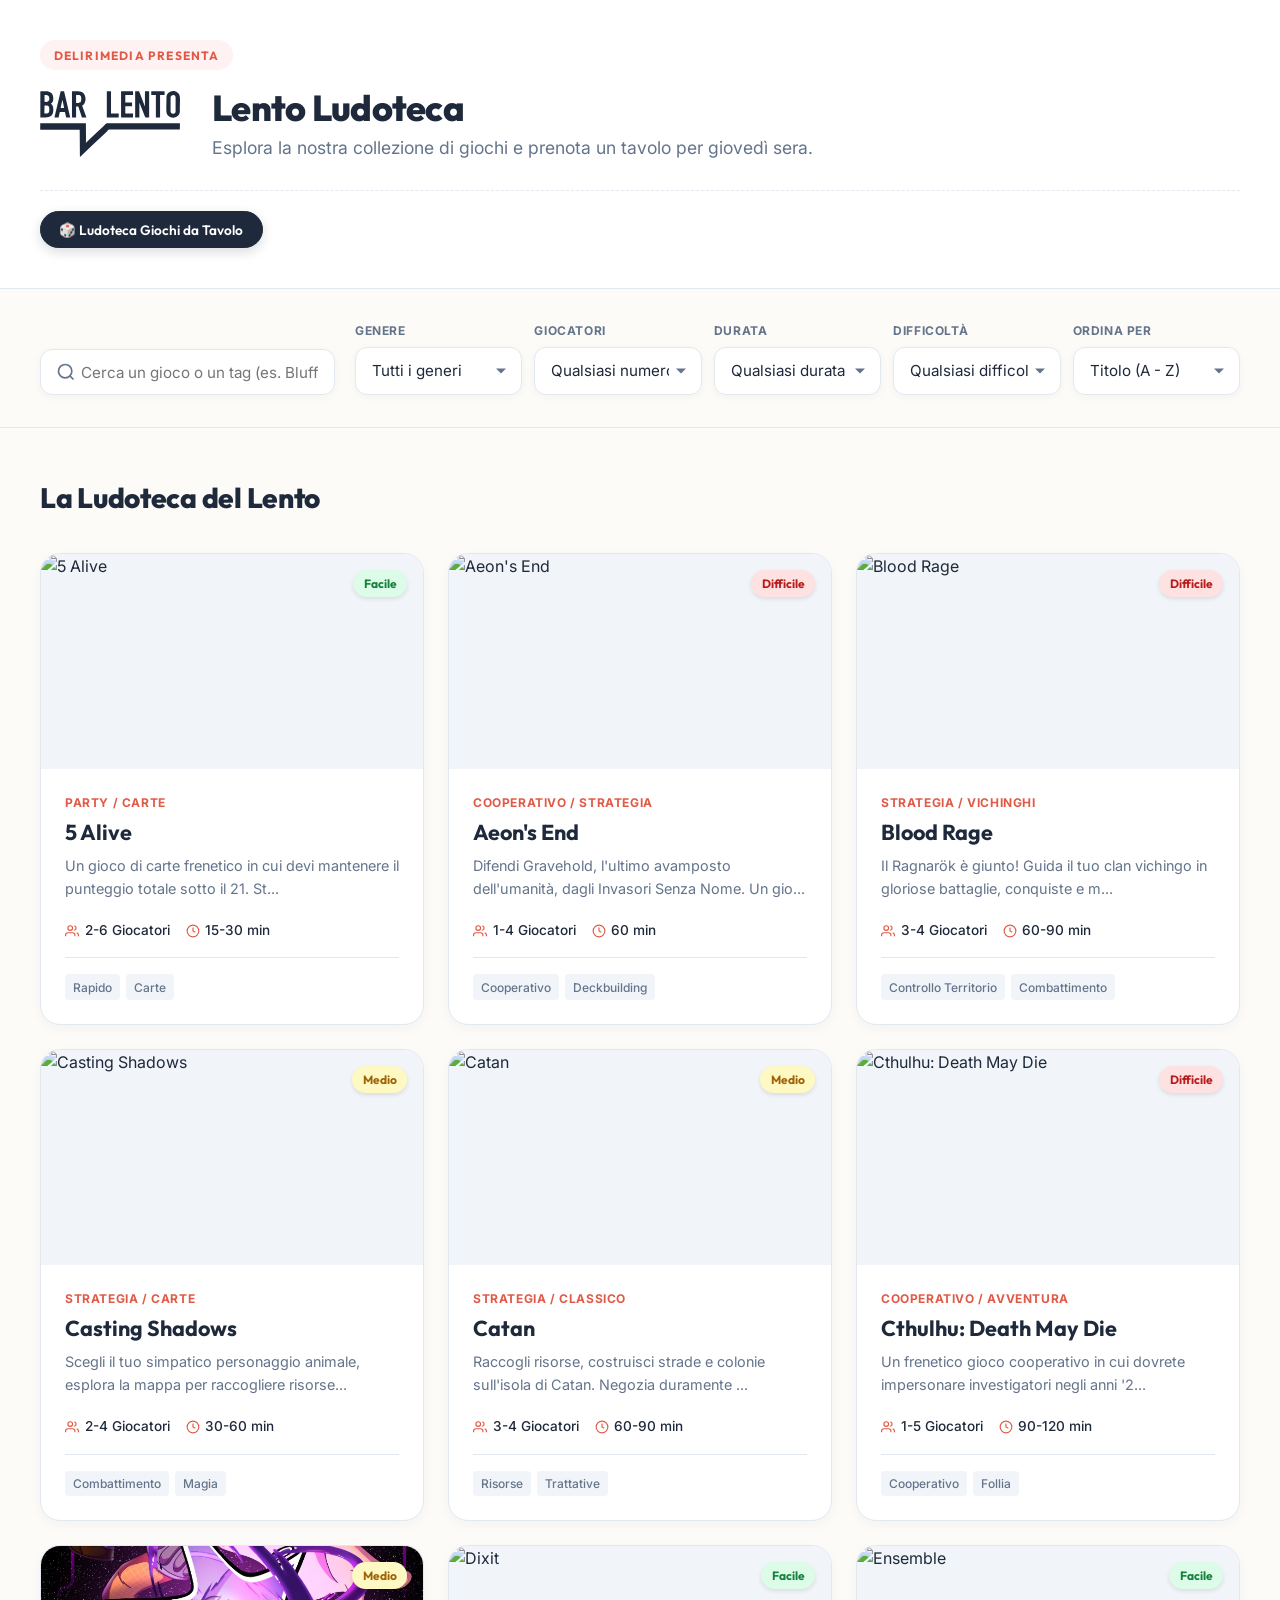
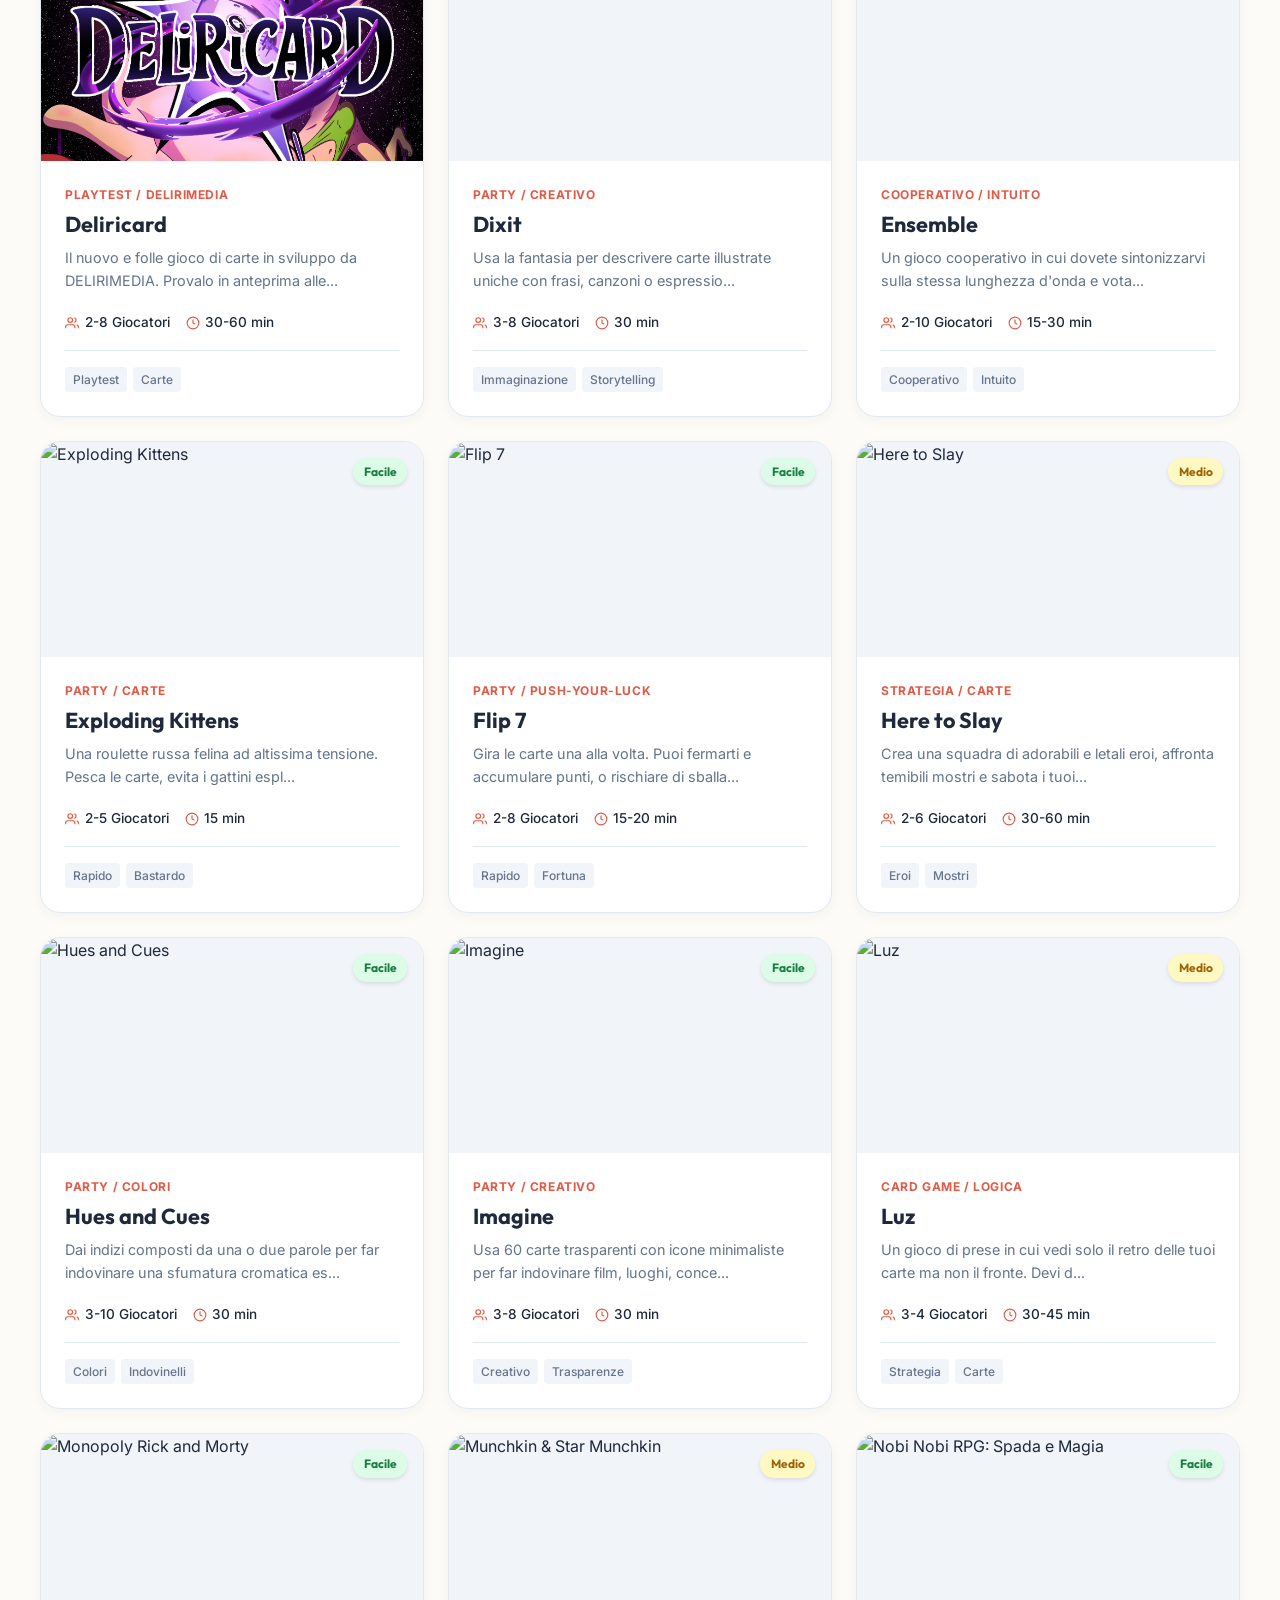
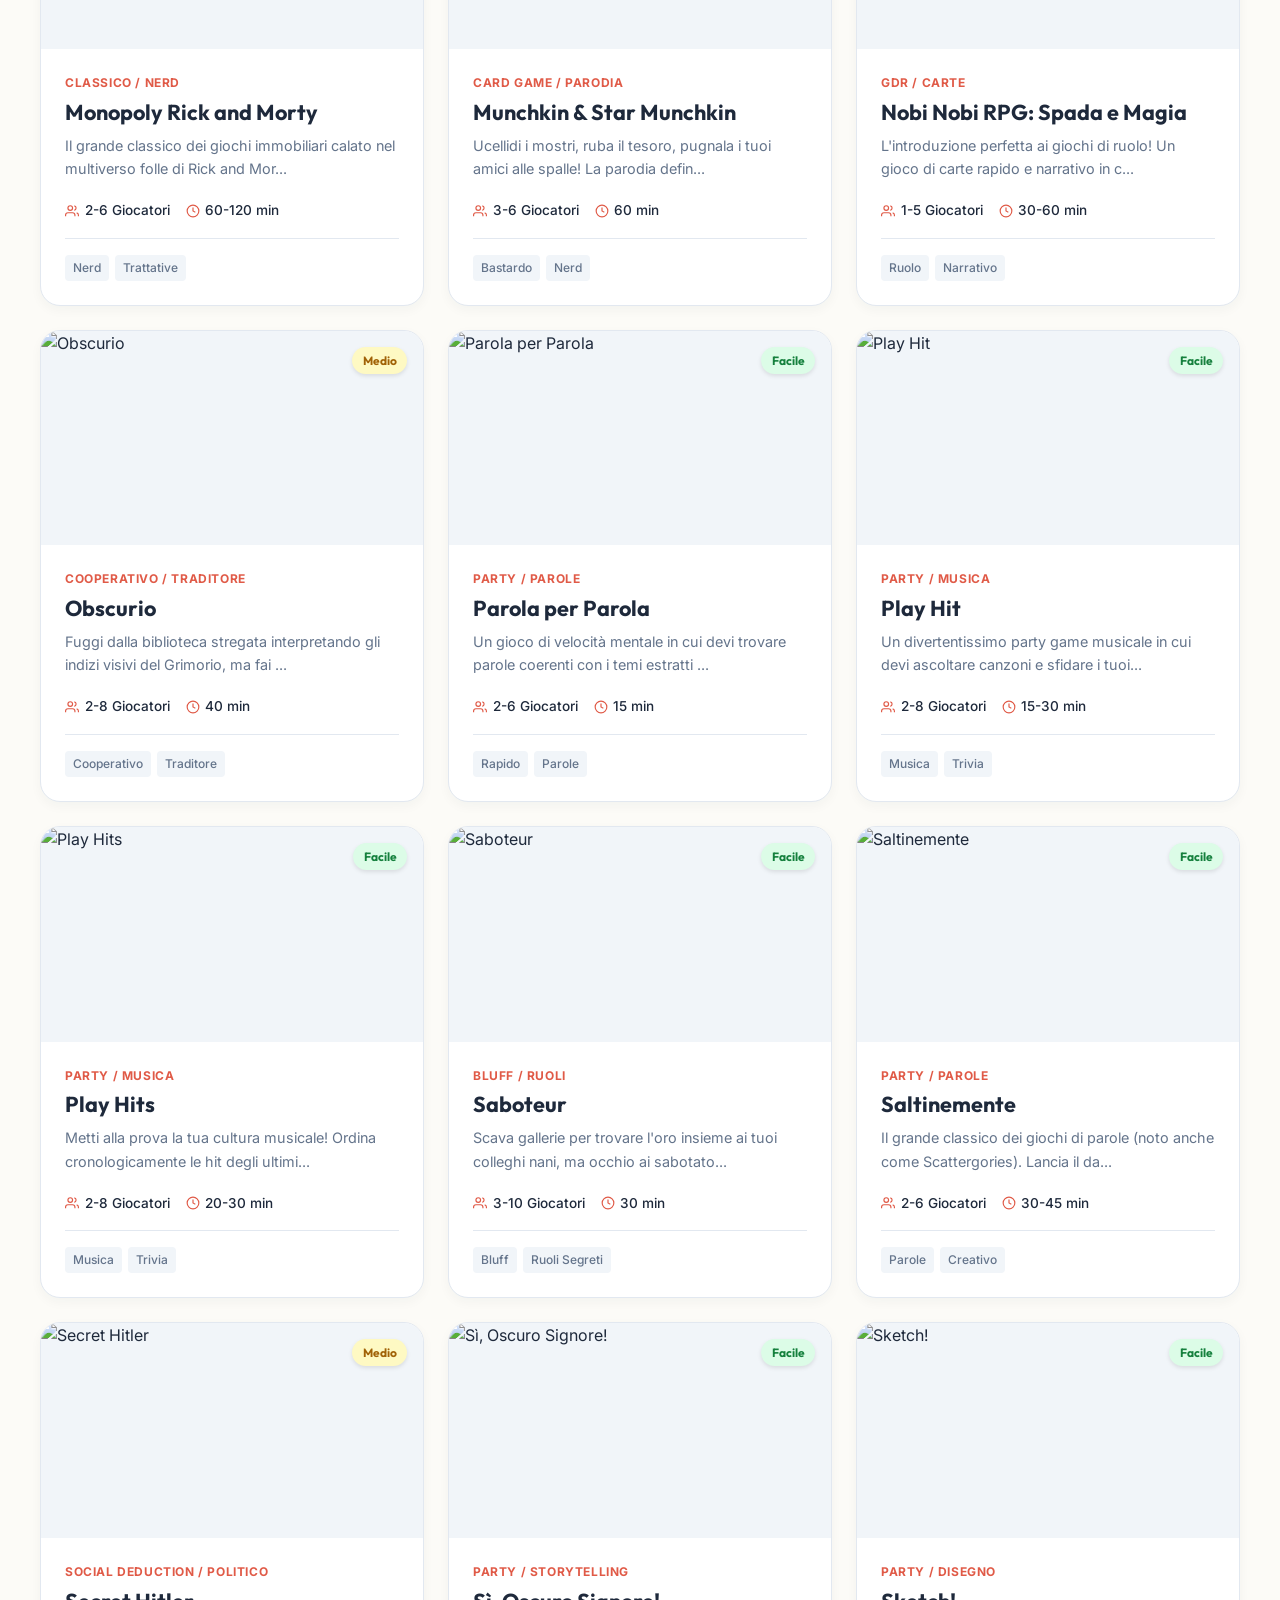
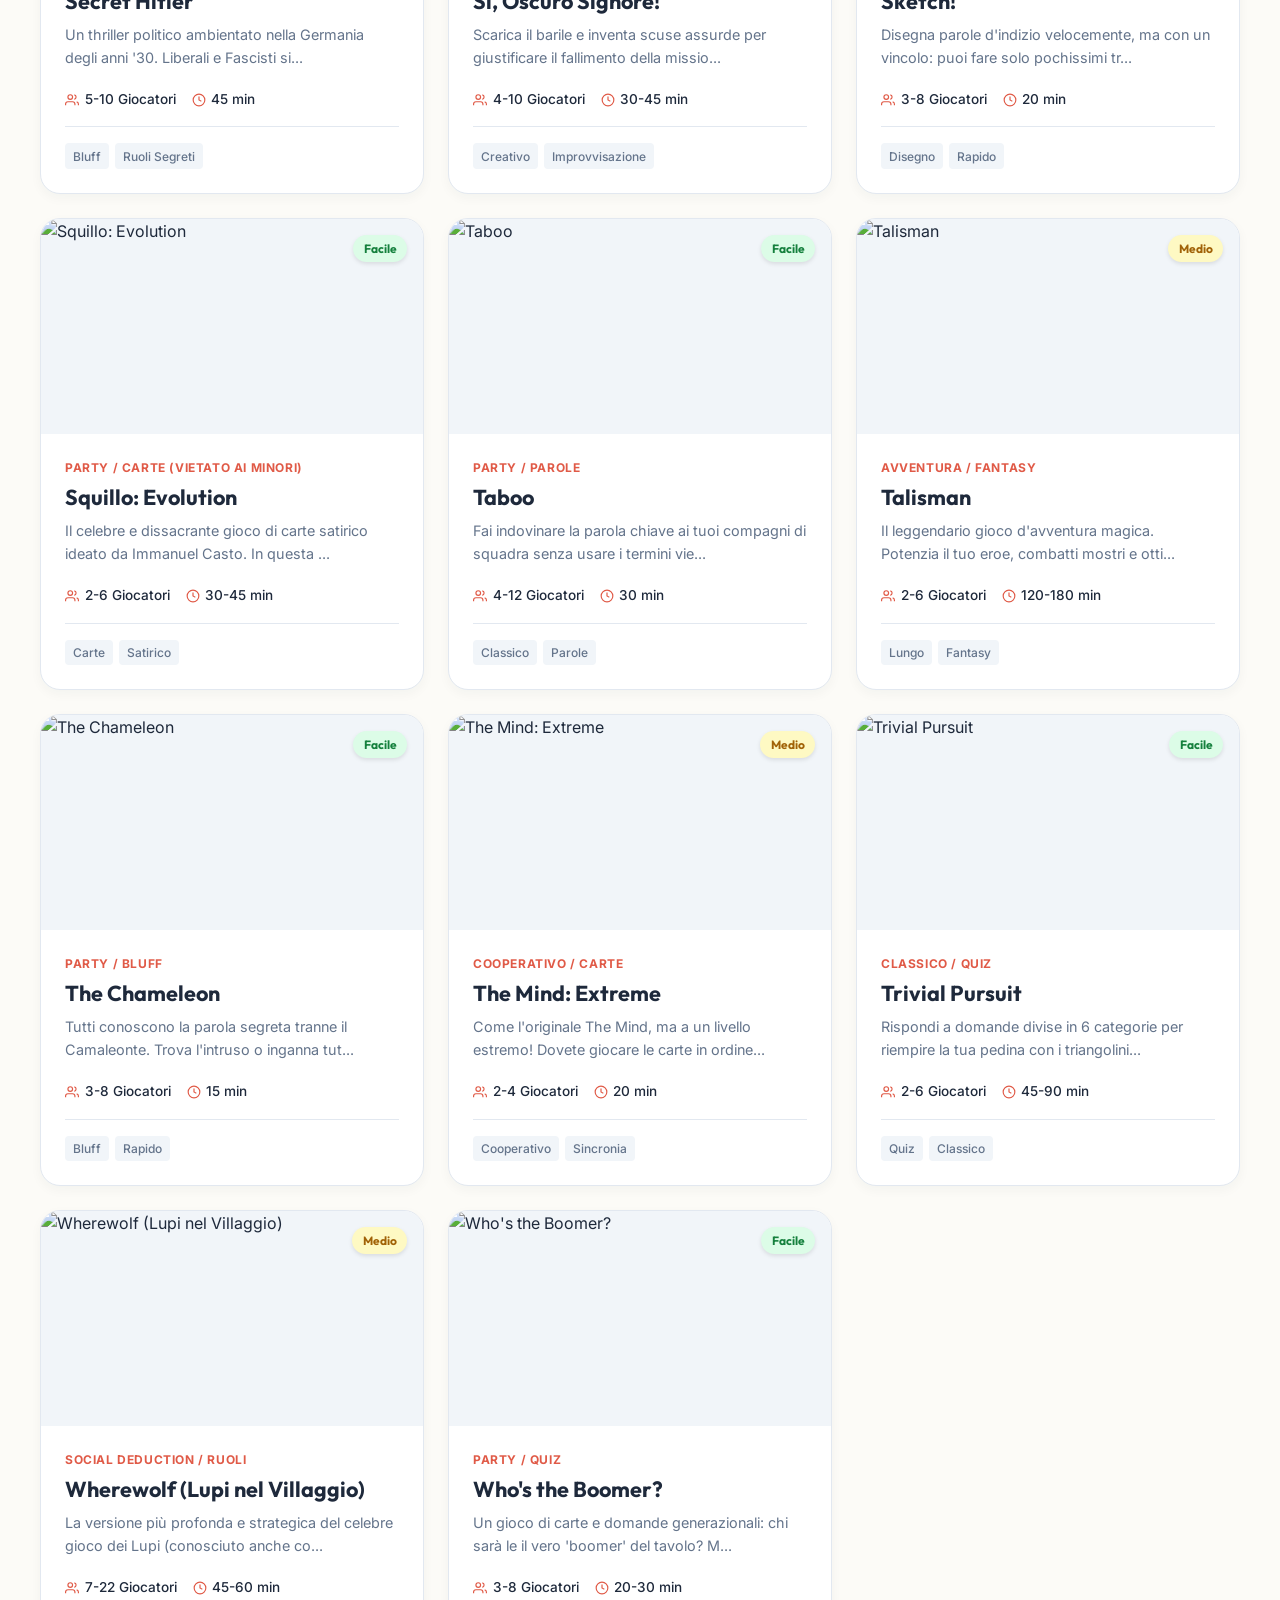
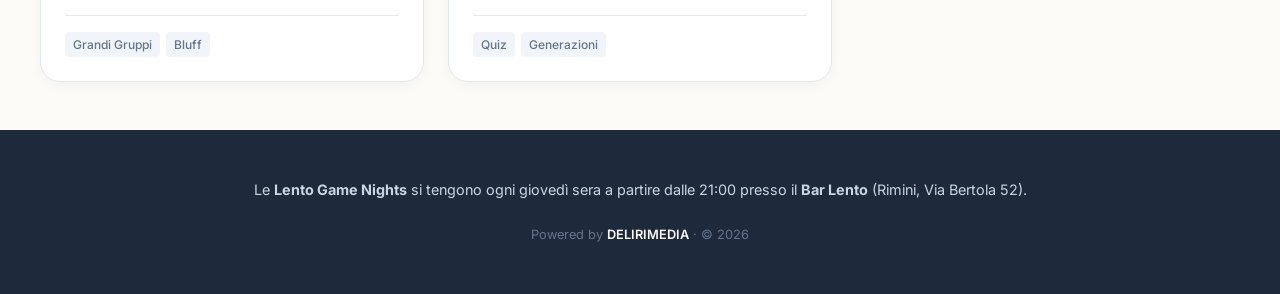
==== commit 46b8008f: "Rimuove Altroego dai crediti evento, nasconde sezione GDR (nessuna data attiva) - Sostituisce i rife" ====
--- a/index.html
+++ b/index.html
@@ -6,8 +6,8 @@
   <title>Ludoteca Bar Lento — Esplora e Prenota Giochi</title>
   
   <meta name="description" content="Esplora il catalogo di giochi da tavolo e di ruolo disponibili per le Lento Game Nights al Bar Lento di Rimini. Prenota il tuo tavolo e gioco preferito!">
-  <meta name="keywords" content="Bar Lento, Rimini, Giochi da tavolo, Gioco di ruolo, Lento Game Night, Delirimedia, Altroego">
-  <meta name="author" content="DELIRIMEDIA & Altroego">
+  <meta name="keywords" content="Bar Lento, Rimini, Giochi da tavolo, Gioco di ruolo, Lento Game Night, Delirimedia">
+  <meta name="author" content="DELIRIMEDIA">
   
   <!-- Google Fonts -->
   <link rel="preconnect" href="https://fonts.googleapis.com">
@@ -15,7 +15,7 @@
   <link href="https://fonts.googleapis.com/css2?family=Inter:wght@300;400;500;600;700&family=Outfit:wght@300;400;500;600;700;800&display=swap" rel="stylesheet">
   
   <!-- CSS -->
-  <link rel="stylesheet" href="styles.css">
+  <link rel="stylesheet" href="styles.css?v=20260822-modal-fix">
 </head>
 <body>
   
@@ -23,7 +23,7 @@
   <header class="app-header">
     <div class="header-container">
       <div class="brand-badge">
-        <span class="badge-tag">DELIRIMEDIA & ALTROEGO PRESENTANO</span>
+        <span class="badge-tag">DELIRIMEDIA PRESENTA</span>
       </div>
       <div class="logo-title-row">
         <!-- Re-creazione vettoriale Logo Bar Lento -->
@@ -48,19 +48,20 @@
       
       <!-- Quick Navigation Tabs -->
       <nav class="header-nav-tabs" aria-label="Navigazione rapida">
-        <button type="button" class="nav-tab gdr-tab active" id="tab-btn-gdr" data-tab="gdr">
+        <!-- Tab GDR nascosto per ora insieme alla sezione (nessuna data attiva). Riattivare per una data futura: rimuovere "hidden" e "style" qui sotto e sulla sezione #gdr-section, rimettere "active" su questo bottone e toglierlo da #tab-btn-games. (Nota: .nav-tab in styles.css imposta display:inline-flex, quindi "hidden" da solo non basta: serve anche lo style inline) -->
+        <button type="button" class="nav-tab gdr-tab" id="tab-btn-gdr" data-tab="gdr" hidden style="display:none">
           <span class="live-dot"></span>
           <span>🐉 One-Shot GDR · 27 Agosto</span>
         </button>
-        <button type="button" class="nav-tab" id="tab-btn-games" data-tab="games">
+        <button type="button" class="nav-tab active" id="tab-btn-games" data-tab="games">
           <span>🎲 Ludoteca Giochi da Tavolo</span>
         </button>
       </nav>
     </div>
   </header>
   
-  <!-- GDR Special One-Shot Section -->
-  <section class="gdr-section" id="gdr-section">
+  <!-- GDR Special One-Shot Section — nascosta per ora (nessuna data attiva), pronta per riattivazione futura -->
+  <section class="gdr-section" id="gdr-section" hidden>
     <div class="gdr-container">
       <div class="gdr-header">
         <div class="gdr-badge-row">
@@ -78,21 +79,17 @@
         <article class="gdr-card active-table" data-gdr-id="hekto-cyberpunk" tabindex="0" role="button" aria-label="Dettagli One-Shot Ombre su Hekto">
           <div class="gdr-card-banner">
             <span class="gdr-status-badge open">
-              <span class="badge-dot"></span> 3 Posti Disponibili
+              <span class="badge-dot"></span> 2 Posti Disponibili
             </span>
             <span class="gdr-tag-badge">Cyberpunk Noir</span>
           </div>
           <div class="gdr-card-body">
-            <span class="gdr-meta-master">Master: <strong>Stefano</strong> (Staffan Mahad)</span>
+            <span class="gdr-meta-master">Master: <strong>Stefano</strong></span>
             <h3 class="gdr-card-title">Ombre su Hekto: Omicidio nel Sottolivello</h3>
             <p class="gdr-card-excerpt">Nei meandri del Sottolivello 600 di un'infinita città-mondo, un omicidio impossibile sconvolge i bassifondi. Un'indagine ad alto rischio tra fanatici religiosi, segreti corporativi e una taglia da 100.000 corone.</p>
             
             <div class="gdr-specs-row">
               <span class="gdr-spec">
-                <svg width="14" height="14" viewBox="0 0 24 24" fill="none" stroke="currentColor" stroke-width="2"><rect x="3" y="4" width="18" height="18" rx="2" ry="2"></rect><line x1="16" y1="2" x2="16" y2="6"></line><line x1="8" y1="2" x2="8" y2="6"></line><line x1="3" y1="10" x2="21" y2="10"></line></svg>
-                27 Agosto · 20:30
-              </span>
-              <span class="gdr-spec">
                 <svg width="14" height="14" viewBox="0 0 24 24" fill="none" stroke="currentColor" stroke-width="2"><path d="M17 21v-2a4 4 0 0 0-4-4H5a4 4 0 0 0-4 4v2"></path><circle cx="9" cy="7" r="4"></circle><path d="M23 21v-2a4 4 0 0 0-3-3.87"></path><path d="M16 3.13a4 4 0 0 1 0 7.75"></path></svg>
                 Max 3 Giocatori
               </span>
@@ -103,29 +100,29 @@
             </div>
 
             <button type="button" class="gdr-action-btn open-gdr-modal-btn" data-gdr-id="hekto-cyberpunk">
-              <span>Scopri Storia, Regole & Prenota</span>
+              <span>Scopri Dettagli & Prenota</span>
               <svg width="16" height="16" viewBox="0 0 24 24" fill="none" stroke="currentColor" stroke-width="2"><line x1="5" y1="12" x2="19" y2="12"></line><polyline points="12 5 19 12 12 19"></polyline></svg>
             </button>
           </div>
         </article>
 
-        <!-- Table 2: Coming Soon (Interactive Preview) -->
-        <article class="gdr-card pending-table clickable" data-gdr-id="tavolo-2" tabindex="0" role="button" aria-label="Dettagli One-Shot Tavolo 2">
+        <!-- Table 2: Green Oaks GDR (Booking Open) -->
+        <article class="gdr-card active-table" data-gdr-id="tavolo-2" tabindex="0" role="button" aria-label="Dettagli One-Shot Green Oaks GDR">
           <div class="gdr-card-banner">
-            <span class="gdr-status-badge pending">
-              <span class="badge-dot"></span> In Arrivo
+            <span class="gdr-status-badge open">
+              <span class="badge-dot"></span> Prenotazioni Aperte
             </span>
-            <span class="gdr-tag-badge">Tavolo 2 · Fantasy & Mistero</span>
+            <span class="gdr-tag-badge">Tavolo 2 · Green Oaks GDR</span>
           </div>
           <div class="gdr-card-body">
-            <span class="gdr-meta-master">Master: <strong>In definizione</strong> (Staff Altroego)</span>
-            <h3 class="gdr-card-title">Tavolo 2 — Nuova Avventura</h3>
-            <p class="gdr-card-excerpt">Il secondo tavolo della nostra One-Shot Night è attualmente in fase di preparazione. Un'avventura carica di scelte morali, tensione ed esplorazione guidata da regole narrative immediate.</p>
+            <span class="gdr-meta-master">Master: <strong>Alessandro</strong></span>
+            <h3 class="gdr-card-title">Green Oaks GDR — One-Shot</h3>
+            <p class="gdr-card-excerpt">Una vacanza riminese da sogno per Anziani fuori dal comune: bocce olografiche, croupier per la briscola e Open Bar 24/7. Finché, ogni notte, qualcuno comincia a sparire.</p>
             
             <div class="gdr-specs-row">
               <span class="gdr-spec">
                 <svg width="14" height="14" viewBox="0 0 24 24" fill="none" stroke="currentColor" stroke-width="2"><path d="M17 21v-2a4 4 0 0 0-4-4H5a4 4 0 0 0-4 4v2"></path><circle cx="9" cy="7" r="4"></circle><path d="M23 21v-2a4 4 0 0 0-3-3.87"></path><path d="M16 3.13a4 4 0 0 1 0 7.75"></path></svg>
-                Posti da definire
+                Max 4 Giocatori
               </span>
               <span class="gdr-spec">
                 <svg width="14" height="14" viewBox="0 0 24 24" fill="none" stroke="currentColor" stroke-width="2"><circle cx="12" cy="12" r="10"></circle><polyline points="12 6 12 12 16 14"></polyline></svg>
@@ -133,12 +130,12 @@
               </span>
               <span class="gdr-spec">
                 <svg width="14" height="14" viewBox="0 0 24 24" fill="none" stroke="currentColor" stroke-width="2"><polygon points="12 2 2 7 12 12 22 7 12 2"></polygon><polyline points="2 17 12 22 22 17"></polyline><polyline points="2 12 12 17 22 12"></polyline></svg>
-                Regole Narrative
-              </span>
-            </div>
-
-            <button type="button" class="gdr-action-btn secondary-btn open-gdr-modal-btn" data-gdr-id="tavolo-2">
-              <span>Scopri Dettagli & Lista d'Attesa</span>
+                Carte da Briscola
+              </span>
+            </div>
+
+            <button type="button" class="gdr-action-btn open-gdr-modal-btn" data-gdr-id="tavolo-2">
+              <span>Scopri Dettagli & Prenota</span>
               <svg width="16" height="16" viewBox="0 0 24 24" fill="none" stroke="currentColor" stroke-width="2"><line x1="5" y1="12" x2="19" y2="12"></line><polyline points="12 5 19 12 12 19"></polyline></svg>
             </button>
           </div>
@@ -153,7 +150,7 @@
             <span class="gdr-tag-badge">Tavolo 3 · Sci-Fi & Spazio</span>
           </div>
           <div class="gdr-card-body">
-            <span class="gdr-meta-master">Master: <strong>In definizione</strong> (Staff Altroego)</span>
+            <span class="gdr-meta-master">Master: <strong>In definizione</strong> (Staff Delirimedia)</span>
             <h3 class="gdr-card-title">Tavolo 3 — Nuova Avventura</h3>
             <p class="gdr-card-excerpt">Il terzo tavolo della nostra serata mensile è in cantiere. Preparati a scoprire una nuova ambientazione e lanciarti in un'avventura dove ogni scelta del party conta.</p>
             
@@ -297,7 +294,7 @@
   <footer class="app-footer">
     <div class="footer-container">
       <p class="footer-note">Le <strong>Lento Game Nights</strong> si tengono ogni giovedì sera a partire dalle 21:00 presso il <strong>Bar Lento</strong> (Rimini, Via Bertola 52).</p>
-      <p class="co-branding">Powered by <a href="#" class="brand-link">DELIRIMEDIA</a> & <a href="#" class="brand-link">ALTROEGO</a> · © 2026</p>
+      <p class="co-branding">Powered by <a href="#" class="brand-link">DELIRIMEDIA</a> · © 2026</p>
     </div>
   </footer>
   
@@ -447,7 +444,8 @@
                   <select id="gdr-booking-people">
                     <option value="1" selected>1 persona (1 posto)</option>
                     <option value="2">2 persone (2 posti)</option>
-                    <option value="3">3 persone (Tavolo completo)</option>
+                    <option value="3">3 persone (3 posti)</option>
+                    <option value="4">4 persone (Tavolo completo)</option>
                   </select>
                 </div>
                 <div class="form-group">
@@ -493,6 +491,6 @@
   </div>
   
   <!-- App JS -->
-  <script src="app.js"></script>
+  <script src="app.js?v=20260902-gdr-hidden"></script>
 </body>
 </html>
--- a/styles.css
+++ b/styles.css
@@ -1262,6 +1262,8 @@
 
 .gdr-modal-visual {
   background: linear-gradient(135deg, #090d16 0%, #1e1b4b 60%, #0f172a 100%);
+  height: auto;
+  flex: 0 0 auto;
   padding: 2.5rem 2rem 2rem;
   position: relative;
   overflow: hidden;
@@ -1507,4 +1509,3 @@
   background: linear-gradient(135deg, #c24331 0%, #a83222 100%);
 }
 
-
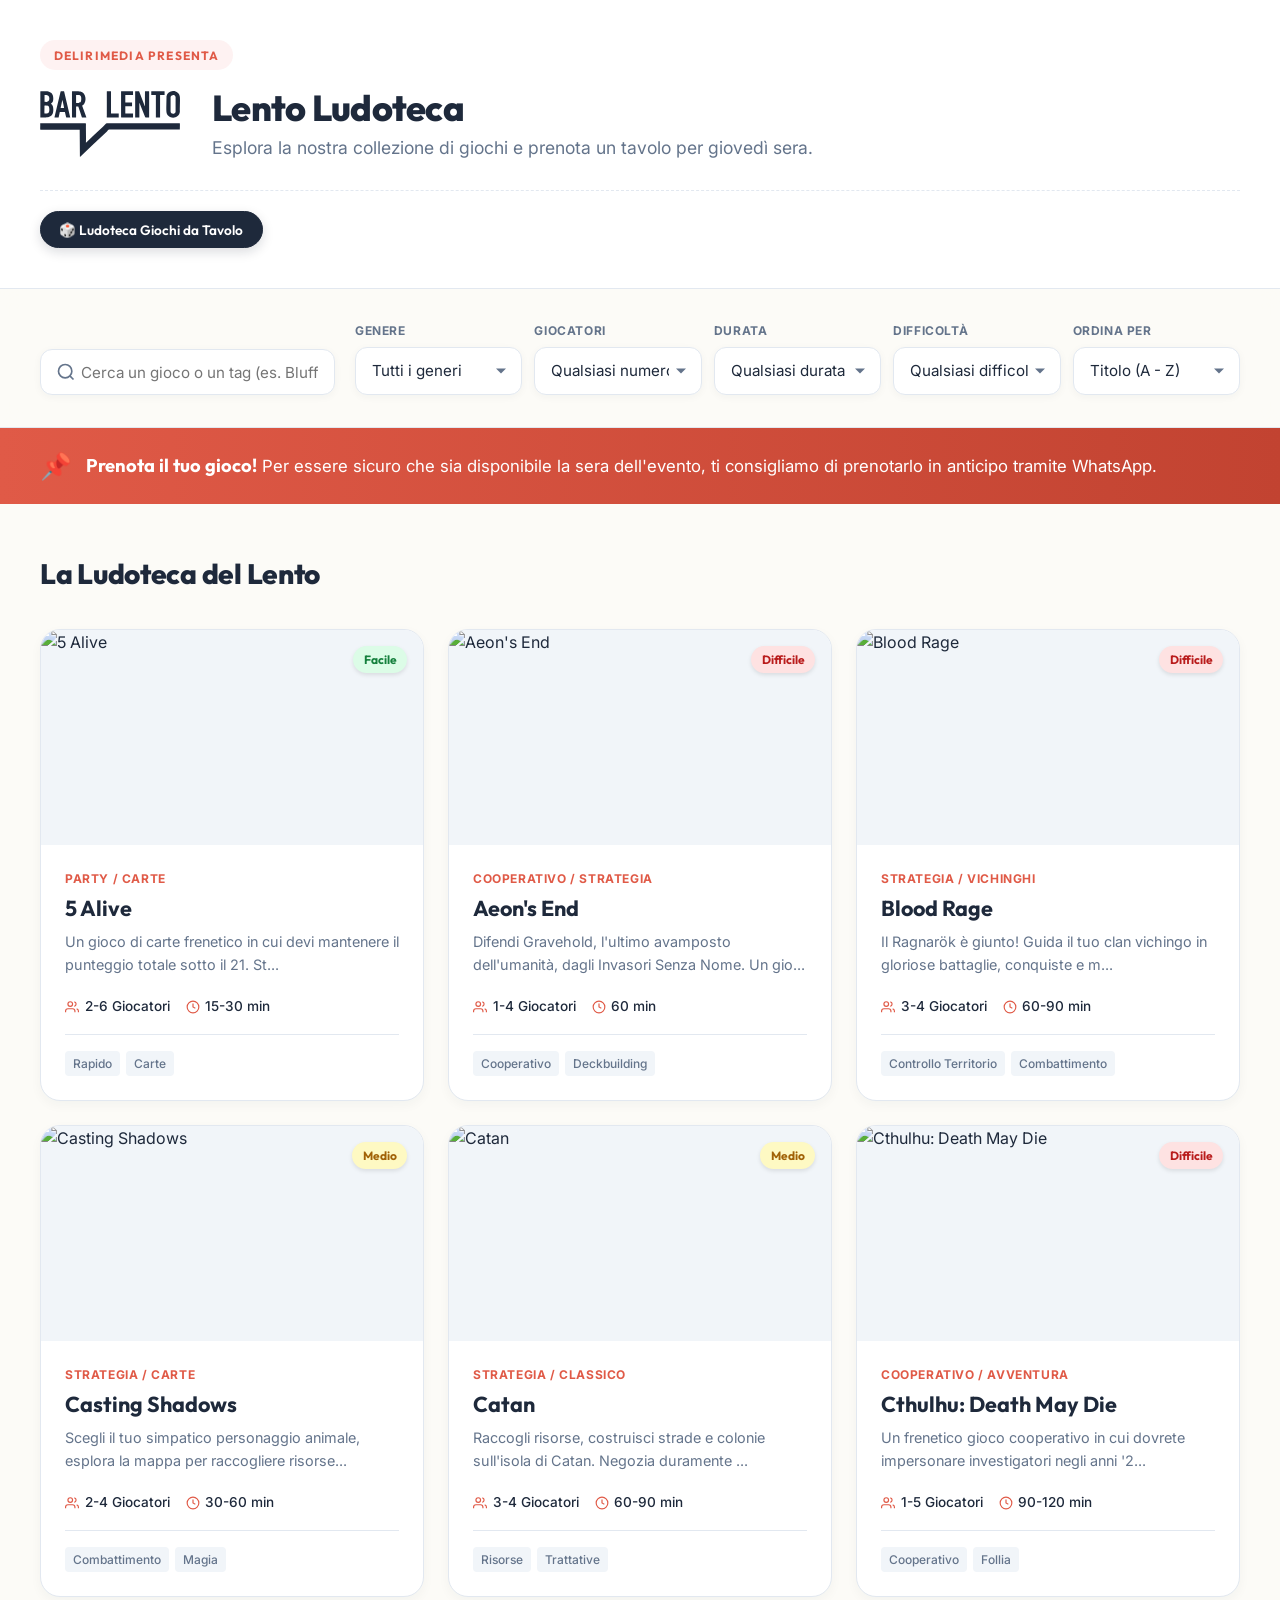
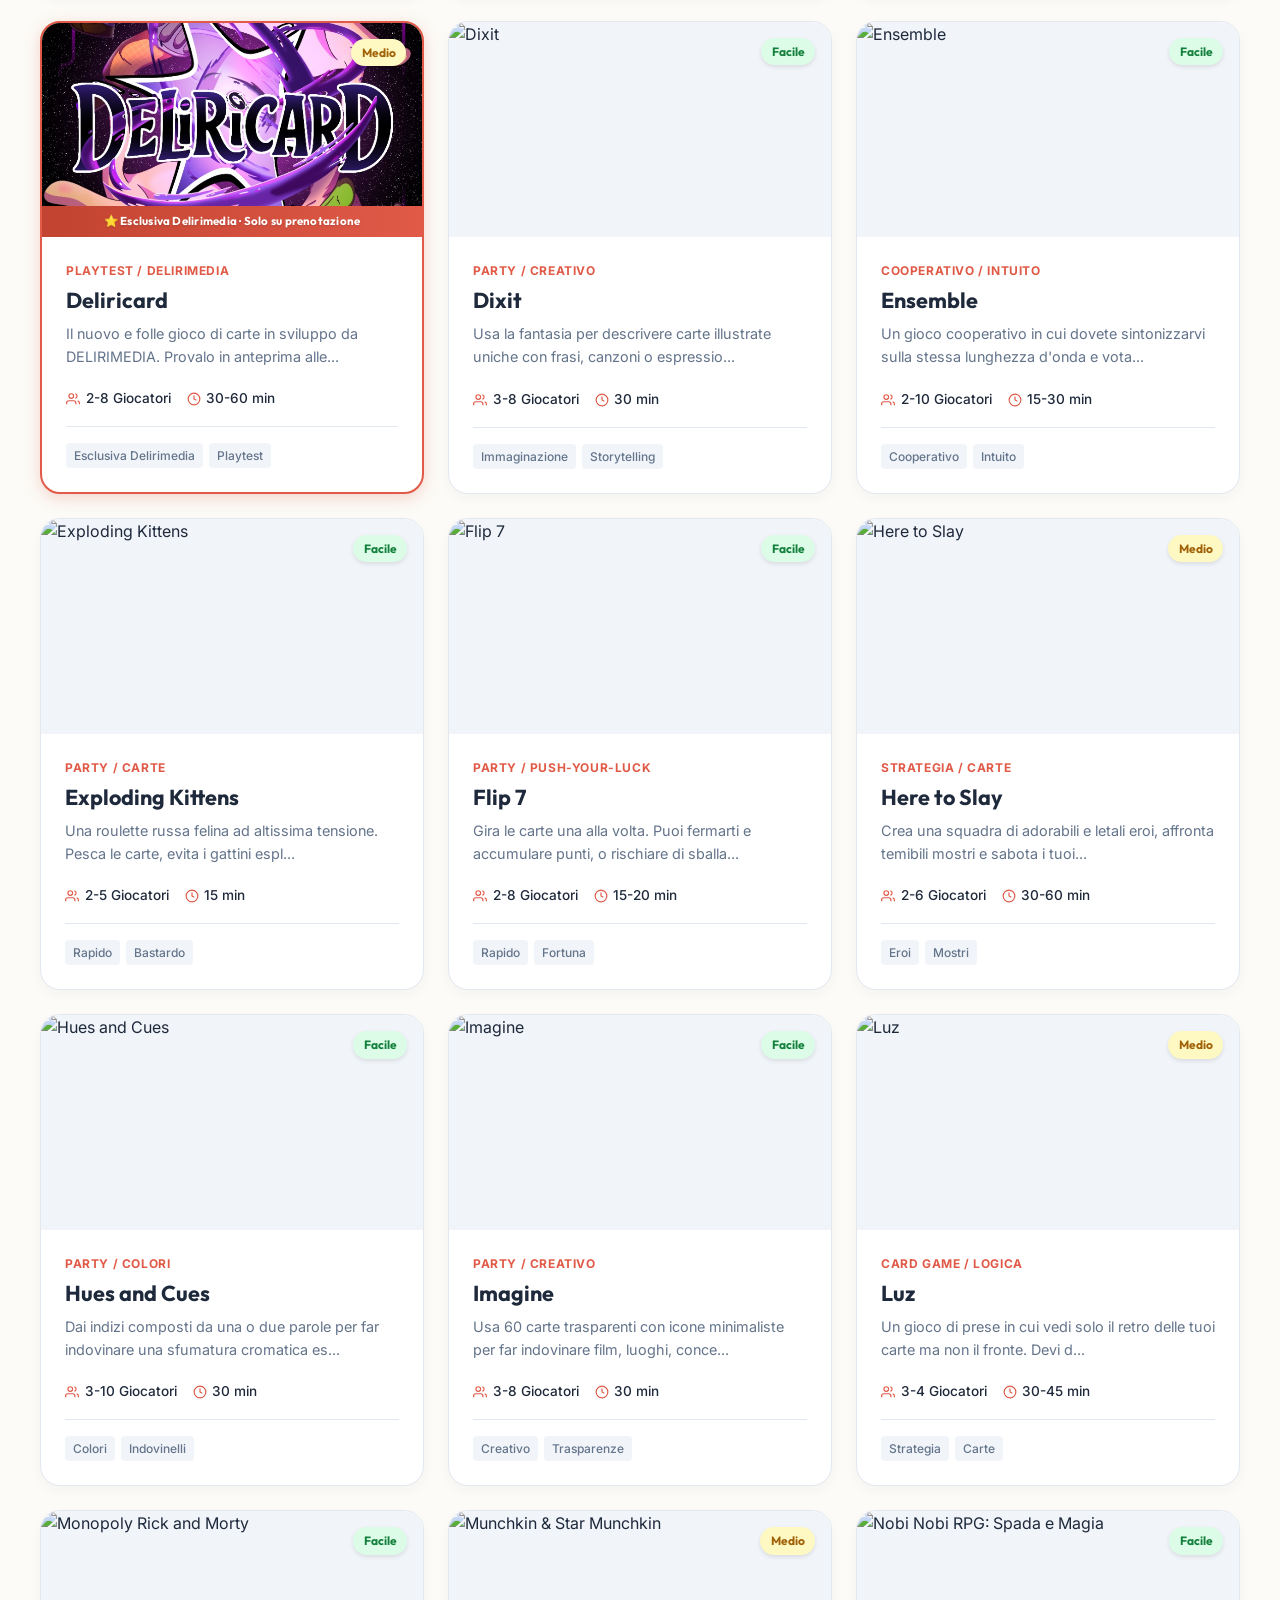
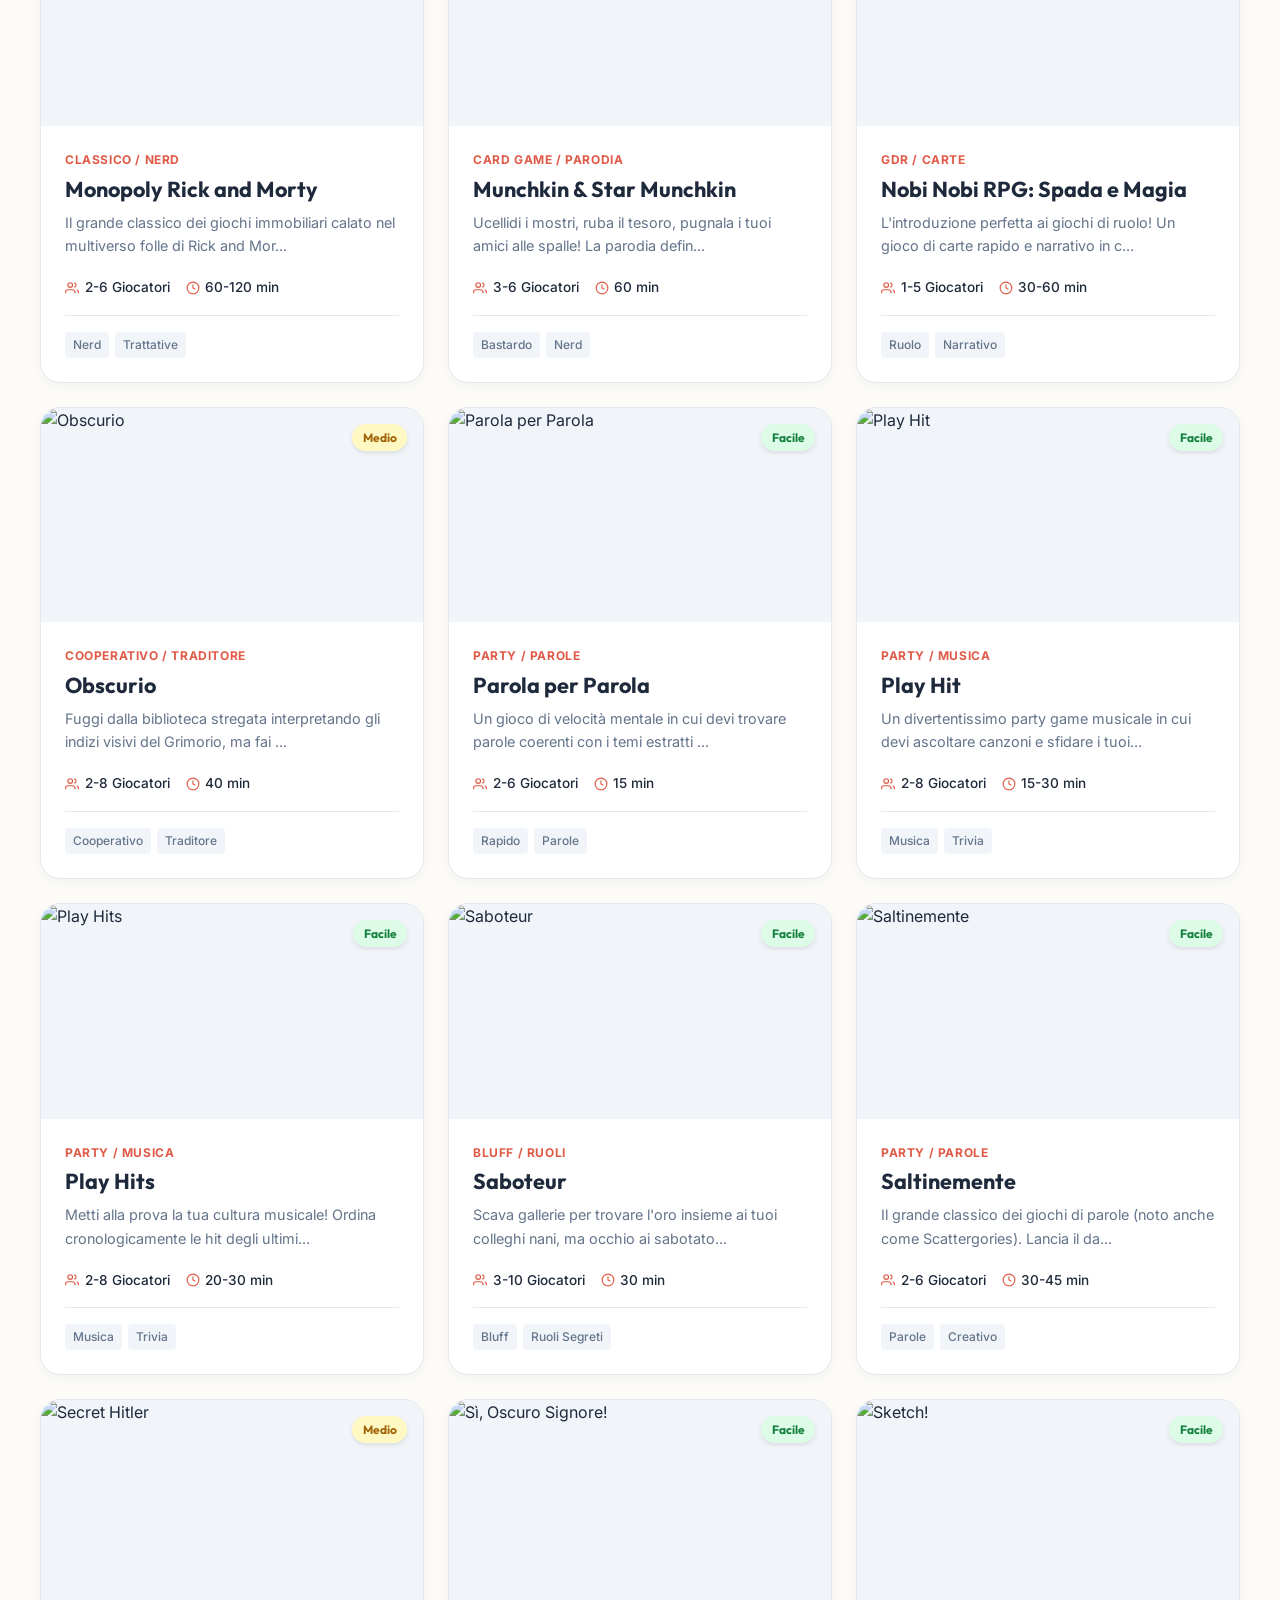
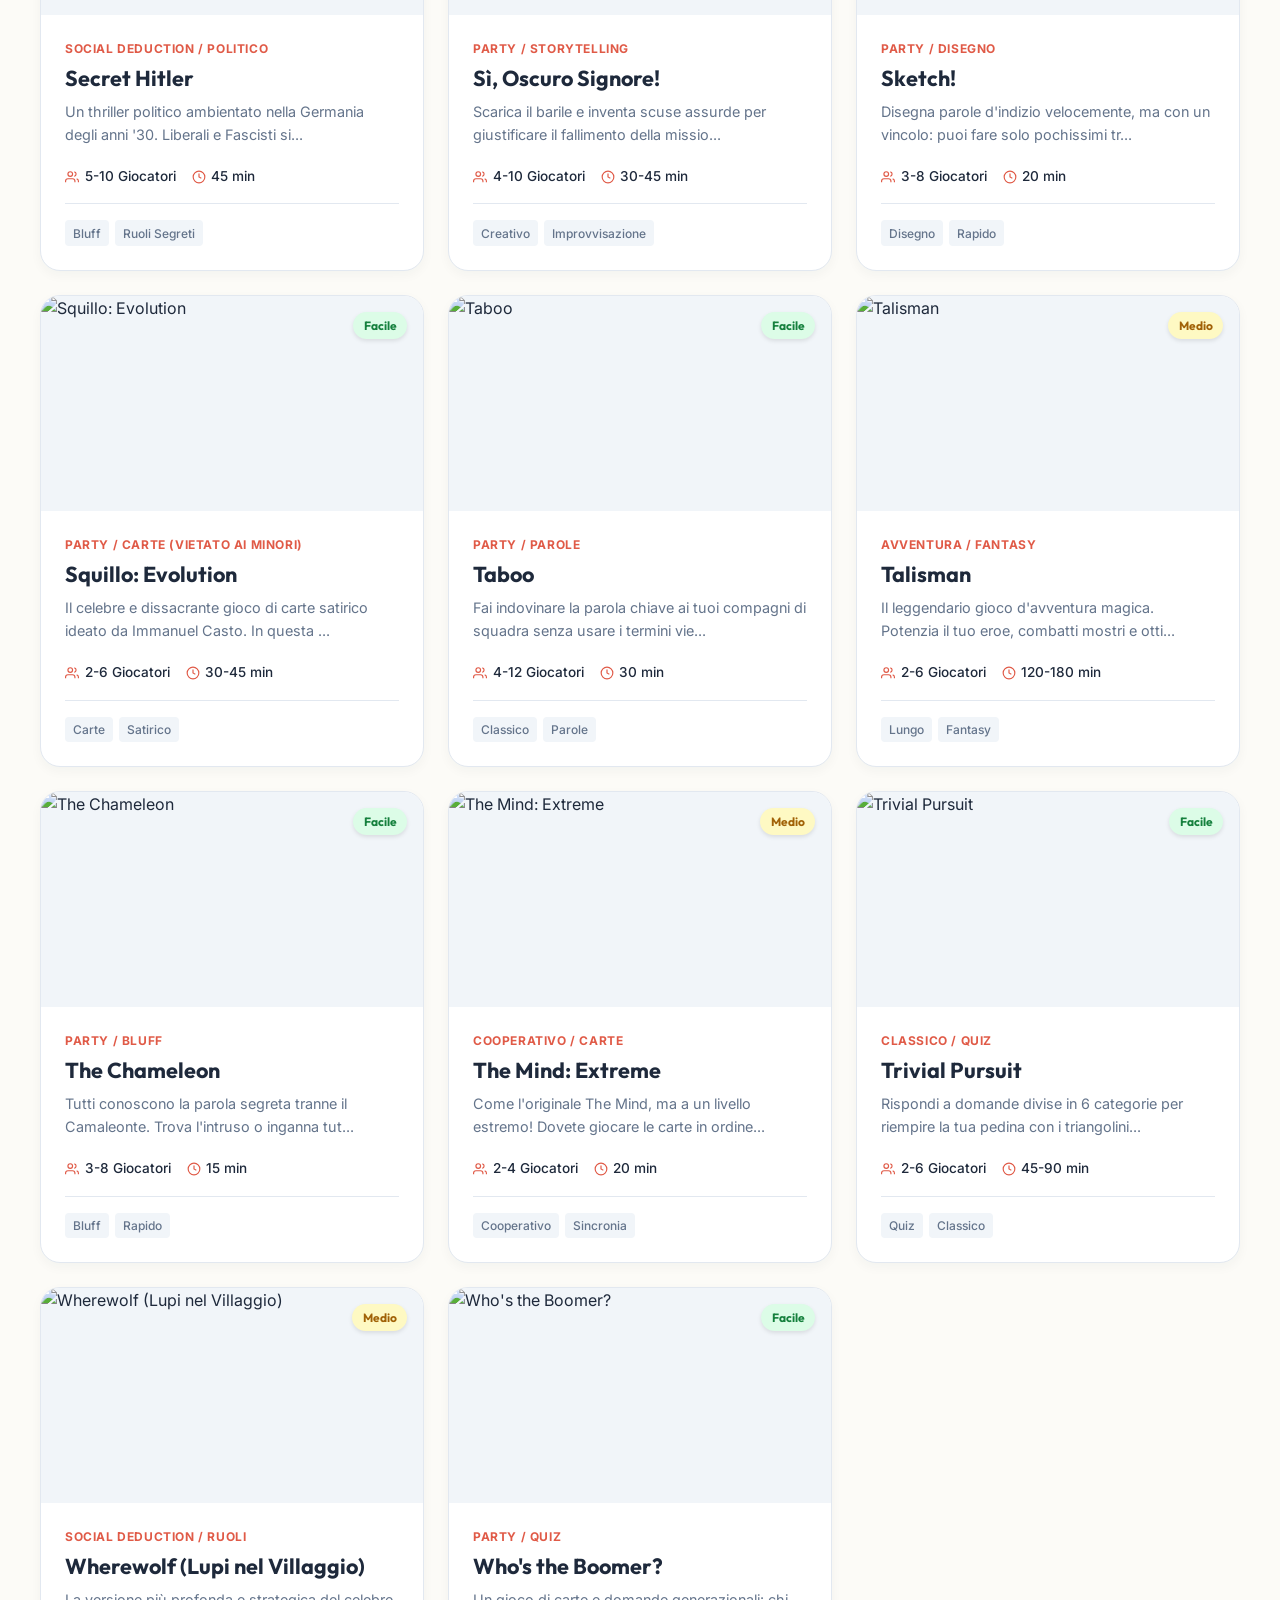
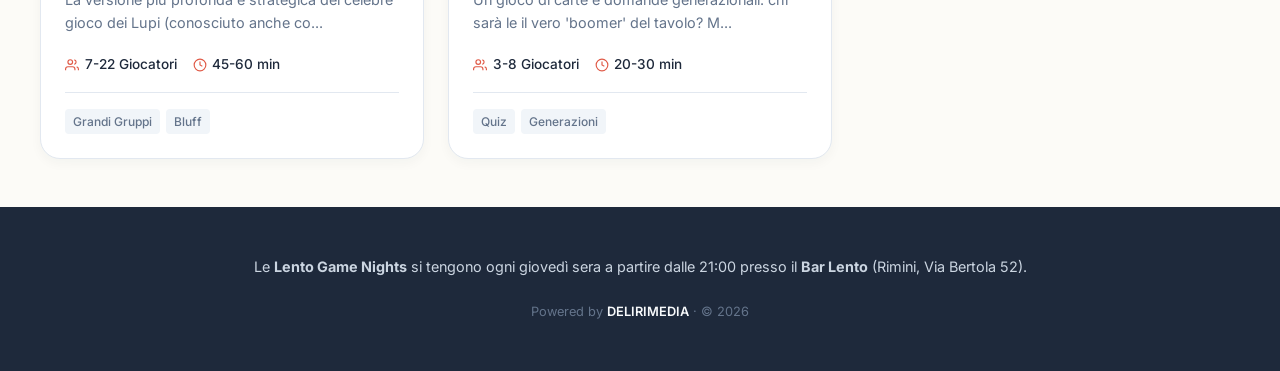
==== commit af416923: "Aggiunge avviso prenotazione e badge esclusiva per Deliricard - Banner grande sopra la ludoteca che " ====
--- a/index.html
+++ b/index.html
@@ -15,7 +15,7 @@
   <link href="https://fonts.googleapis.com/css2?family=Inter:wght@300;400;500;600;700&family=Outfit:wght@300;400;500;600;700;800&display=swap" rel="stylesheet">
   
   <!-- CSS -->
-  <link rel="stylesheet" href="styles.css?v=20260822-modal-fix">
+  <link rel="stylesheet" href="styles.css?v=20260902-booking-notice">
 </head>
 <body>
   
@@ -280,6 +280,16 @@
     </div>
   </section>
   
+  <!-- Booking Reminder Banner -->
+  <div class="booking-notice">
+    <div class="booking-notice-inner">
+      <span class="booking-notice-icon" aria-hidden="true">📌</span>
+      <p class="booking-notice-text">
+        <strong>Prenota il tuo gioco!</strong> Per essere sicuro che sia disponibile la sera dell'evento, ti consigliamo di prenotarlo in anticipo tramite WhatsApp.
+      </p>
+    </div>
+  </div>
+
   <!-- Main Catalog Grid -->
   <main class="catalog-main">
     <div class="catalog-container">
@@ -491,6 +501,6 @@
   </div>
   
   <!-- App JS -->
-  <script src="app.js?v=20260902-gdr-hidden"></script>
+  <script src="app.js?v=20260902-deliricard-exclusive"></script>
 </body>
 </html>
--- a/styles.css
+++ b/styles.css
@@ -423,6 +423,71 @@
   color: #b91c1c;
 }
 
+/* Exclusive game ribbon (e.g. Deliricard) */
+.exclusive-ribbon {
+  position: absolute;
+  bottom: 0;
+  left: 0;
+  right: 0;
+  font-family: var(--font-family-title);
+  font-size: 0.72rem;
+  font-weight: 700;
+  letter-spacing: 0.02em;
+  text-align: center;
+  padding: 0.4rem 0.5rem;
+  color: #ffffff;
+  background: linear-gradient(90deg, var(--color-accent-hover) 0%, var(--color-accent) 100%);
+  text-shadow: 0 1px 2px rgba(0,0,0,0.15);
+}
+
+.game-card.is-exclusive {
+  border: 2px solid var(--color-accent);
+  box-shadow: 0 4px 16px rgba(224, 90, 71, 0.25);
+}
+
+.game-card.is-exclusive:hover {
+  box-shadow: 0 14px 28px rgba(224, 90, 71, 0.32);
+}
+
+/* Booking Reminder Banner */
+.booking-notice {
+  background: linear-gradient(90deg, var(--color-accent) 0%, var(--color-accent-hover) 100%);
+  padding: 1.1rem 1.5rem;
+}
+
+.booking-notice-inner {
+  max-width: var(--max-width);
+  margin: 0 auto;
+  display: flex;
+  align-items: center;
+  gap: 0.85rem;
+}
+
+.booking-notice-icon {
+  font-size: 1.6rem;
+  flex-shrink: 0;
+}
+
+.booking-notice-text {
+  color: #ffffff;
+  font-size: 1.05rem;
+  line-height: 1.4;
+}
+
+.booking-notice-text strong {
+  font-family: var(--font-family-title);
+  font-size: 1.15rem;
+}
+
+@media (max-width: 640px) {
+  .booking-notice-text {
+    font-size: 0.92rem;
+  }
+  .booking-notice-text strong {
+    font-size: 1rem;
+  }
+}
+
 .card-content {
   padding: 1.5rem;
   display: flex;
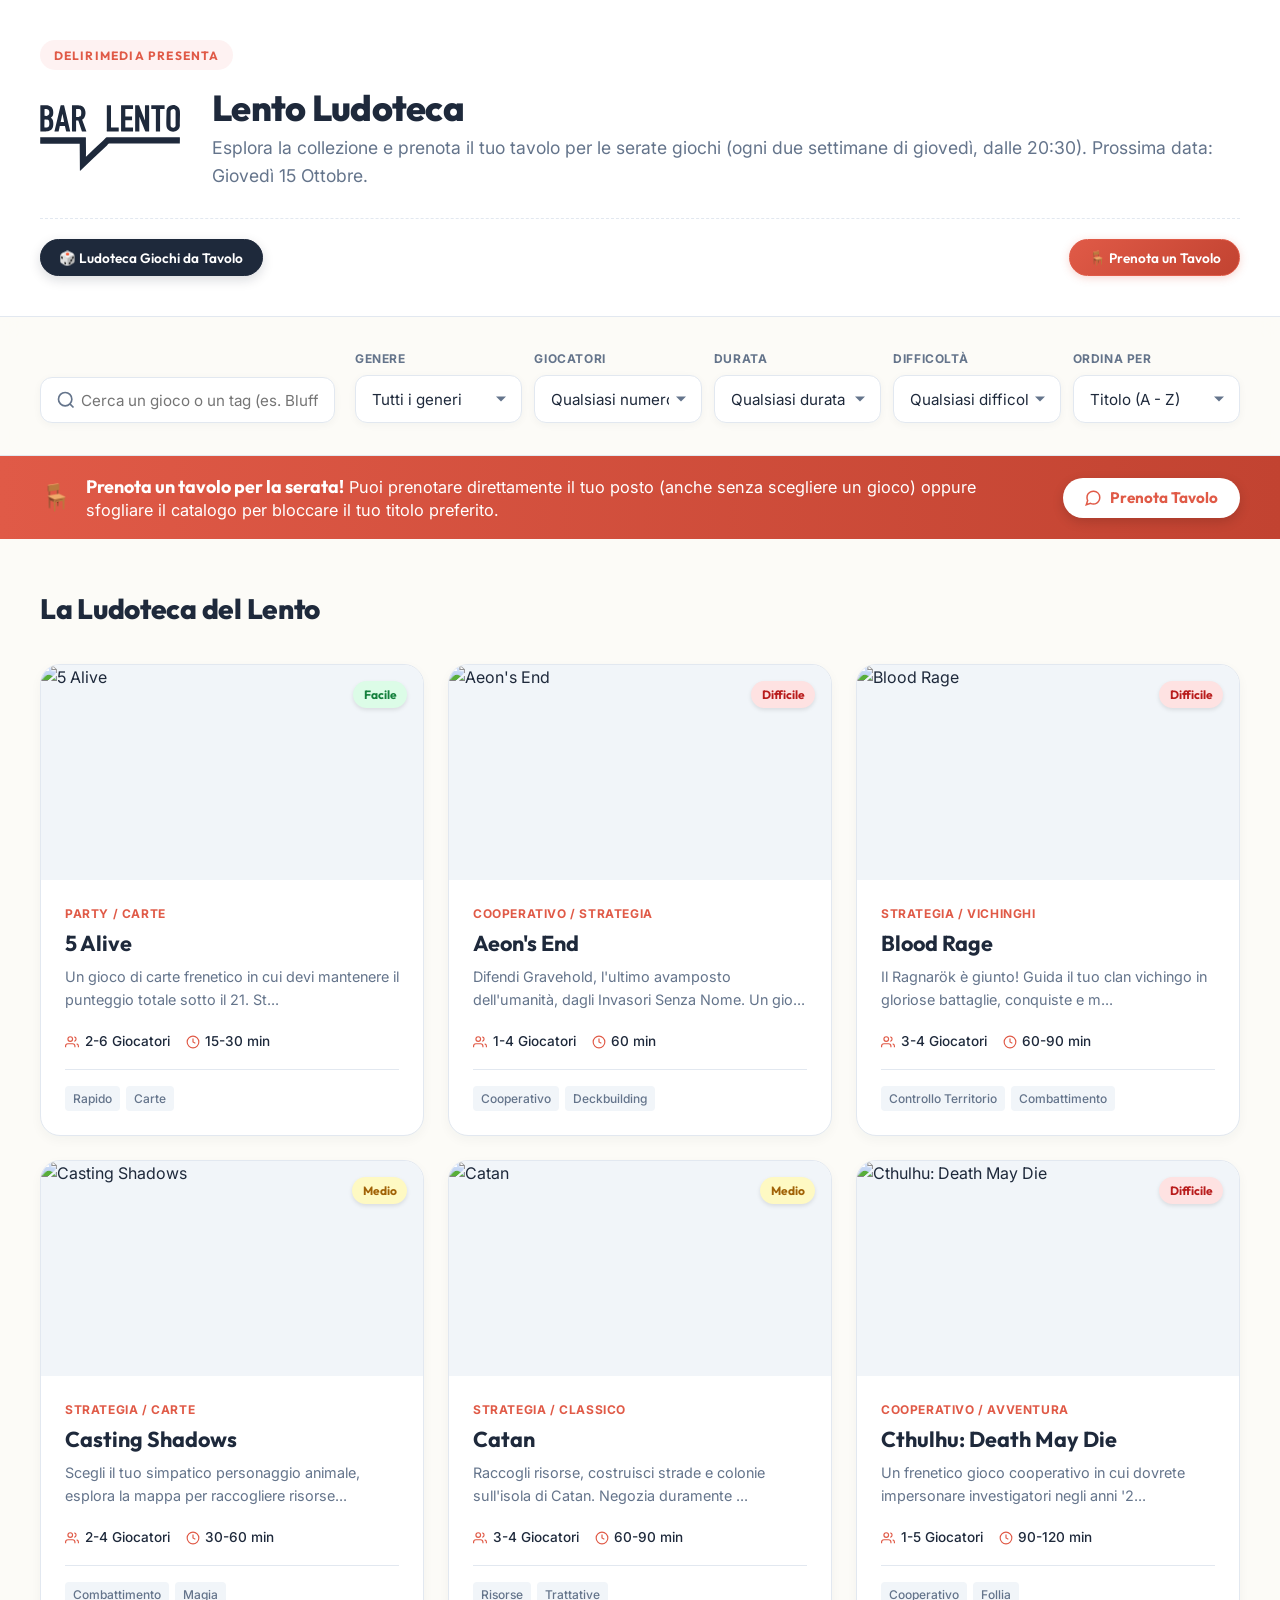
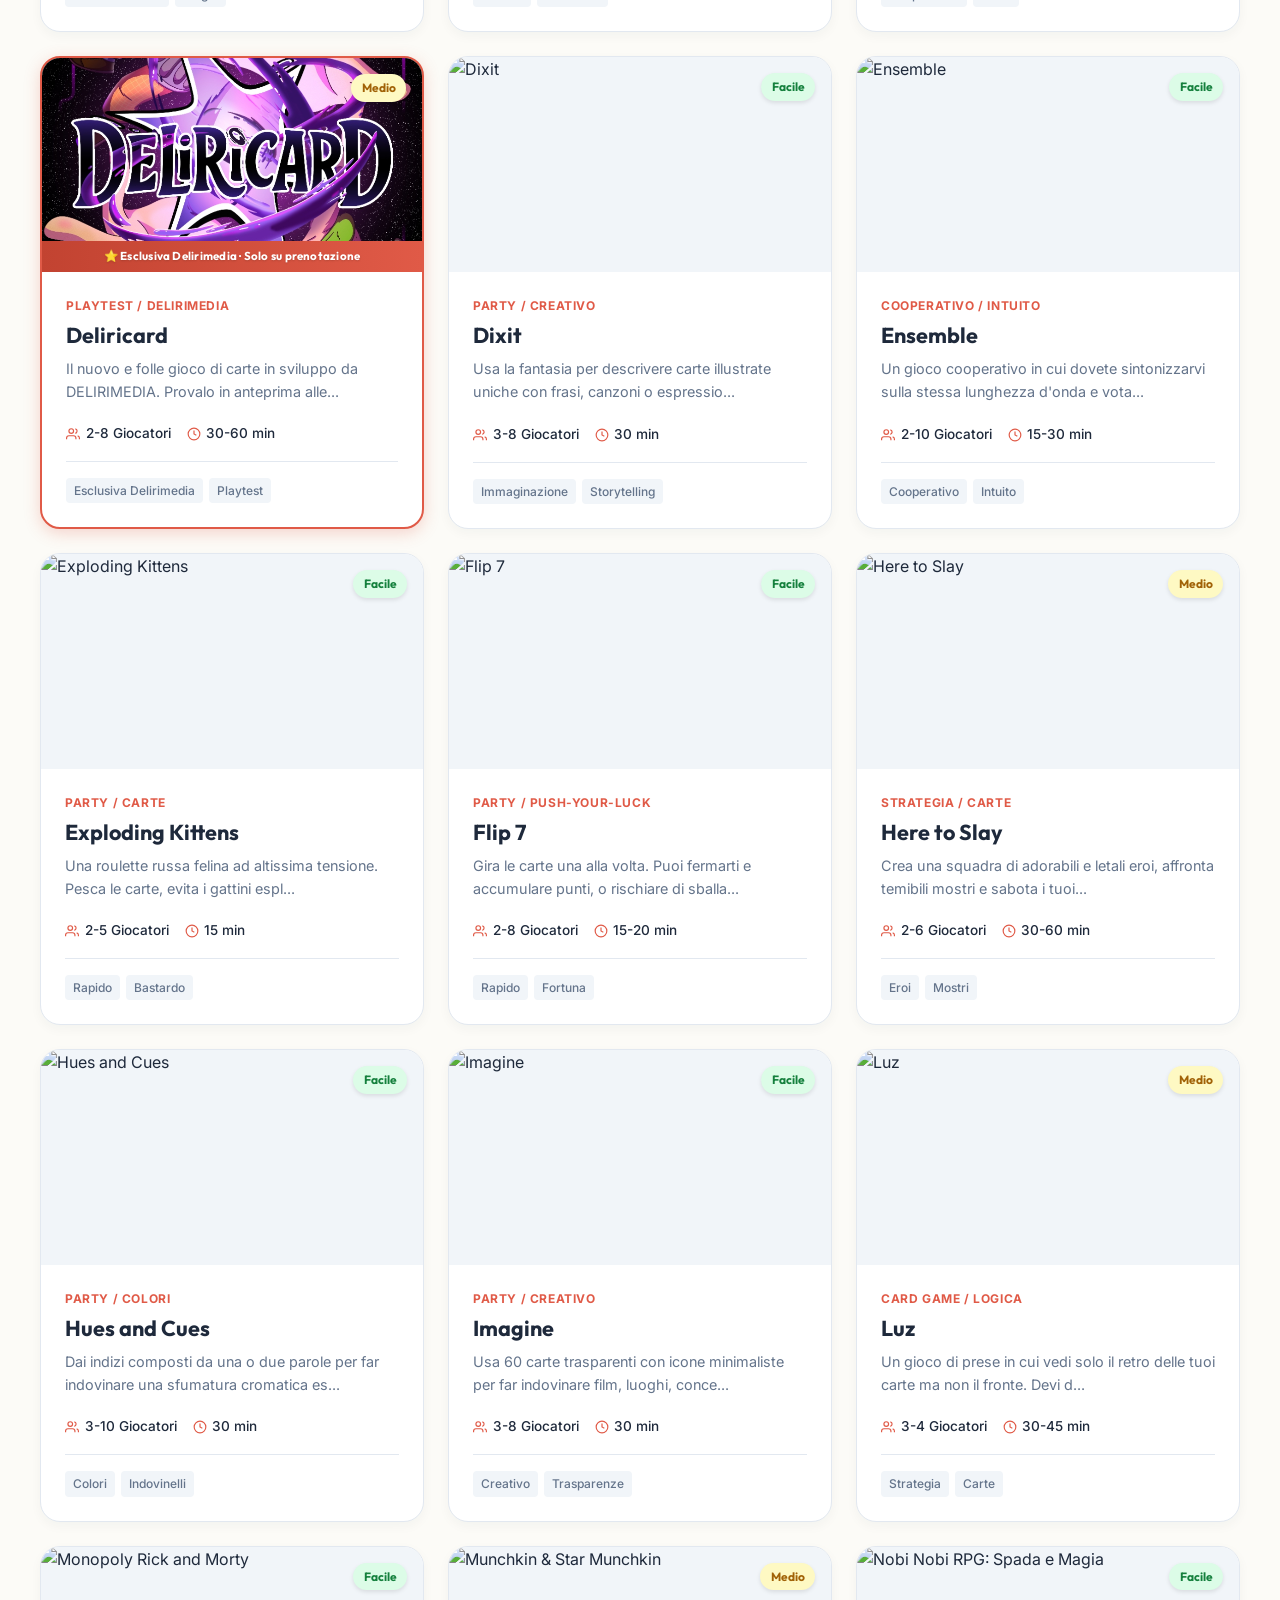
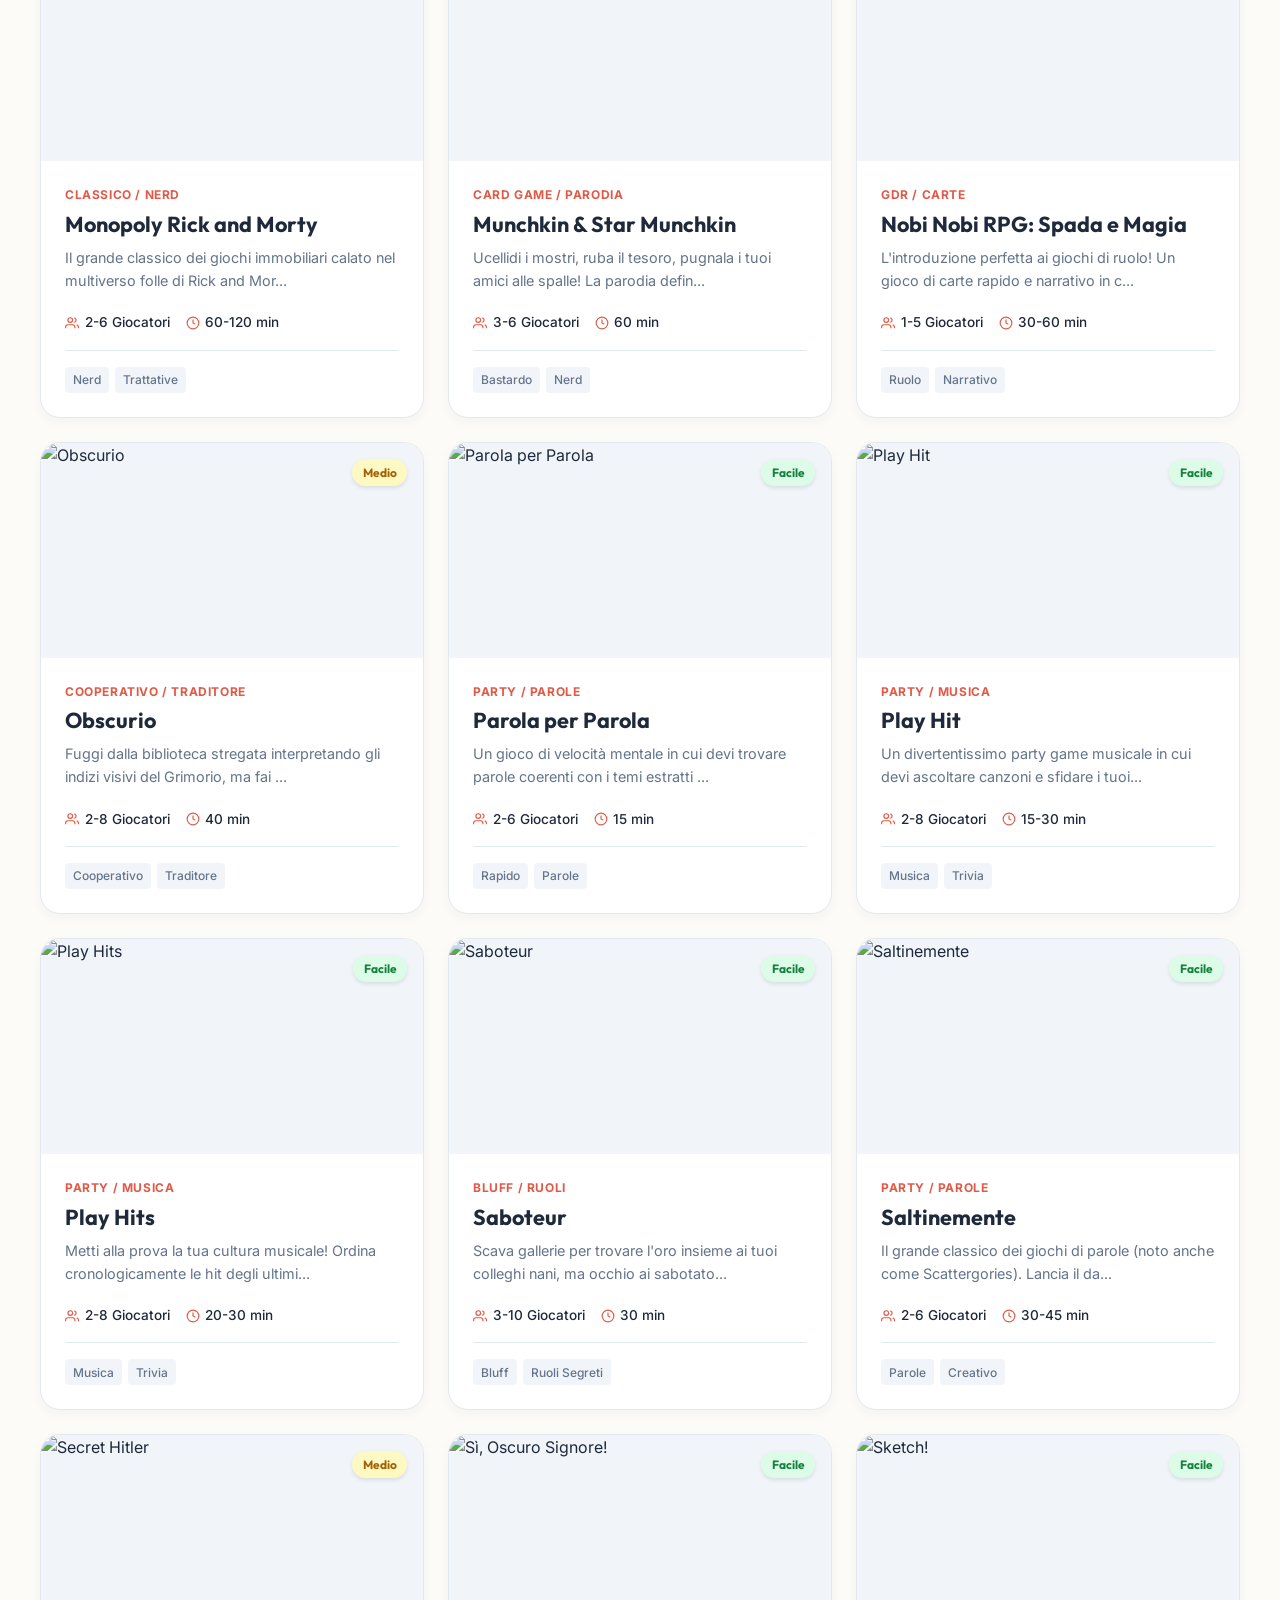
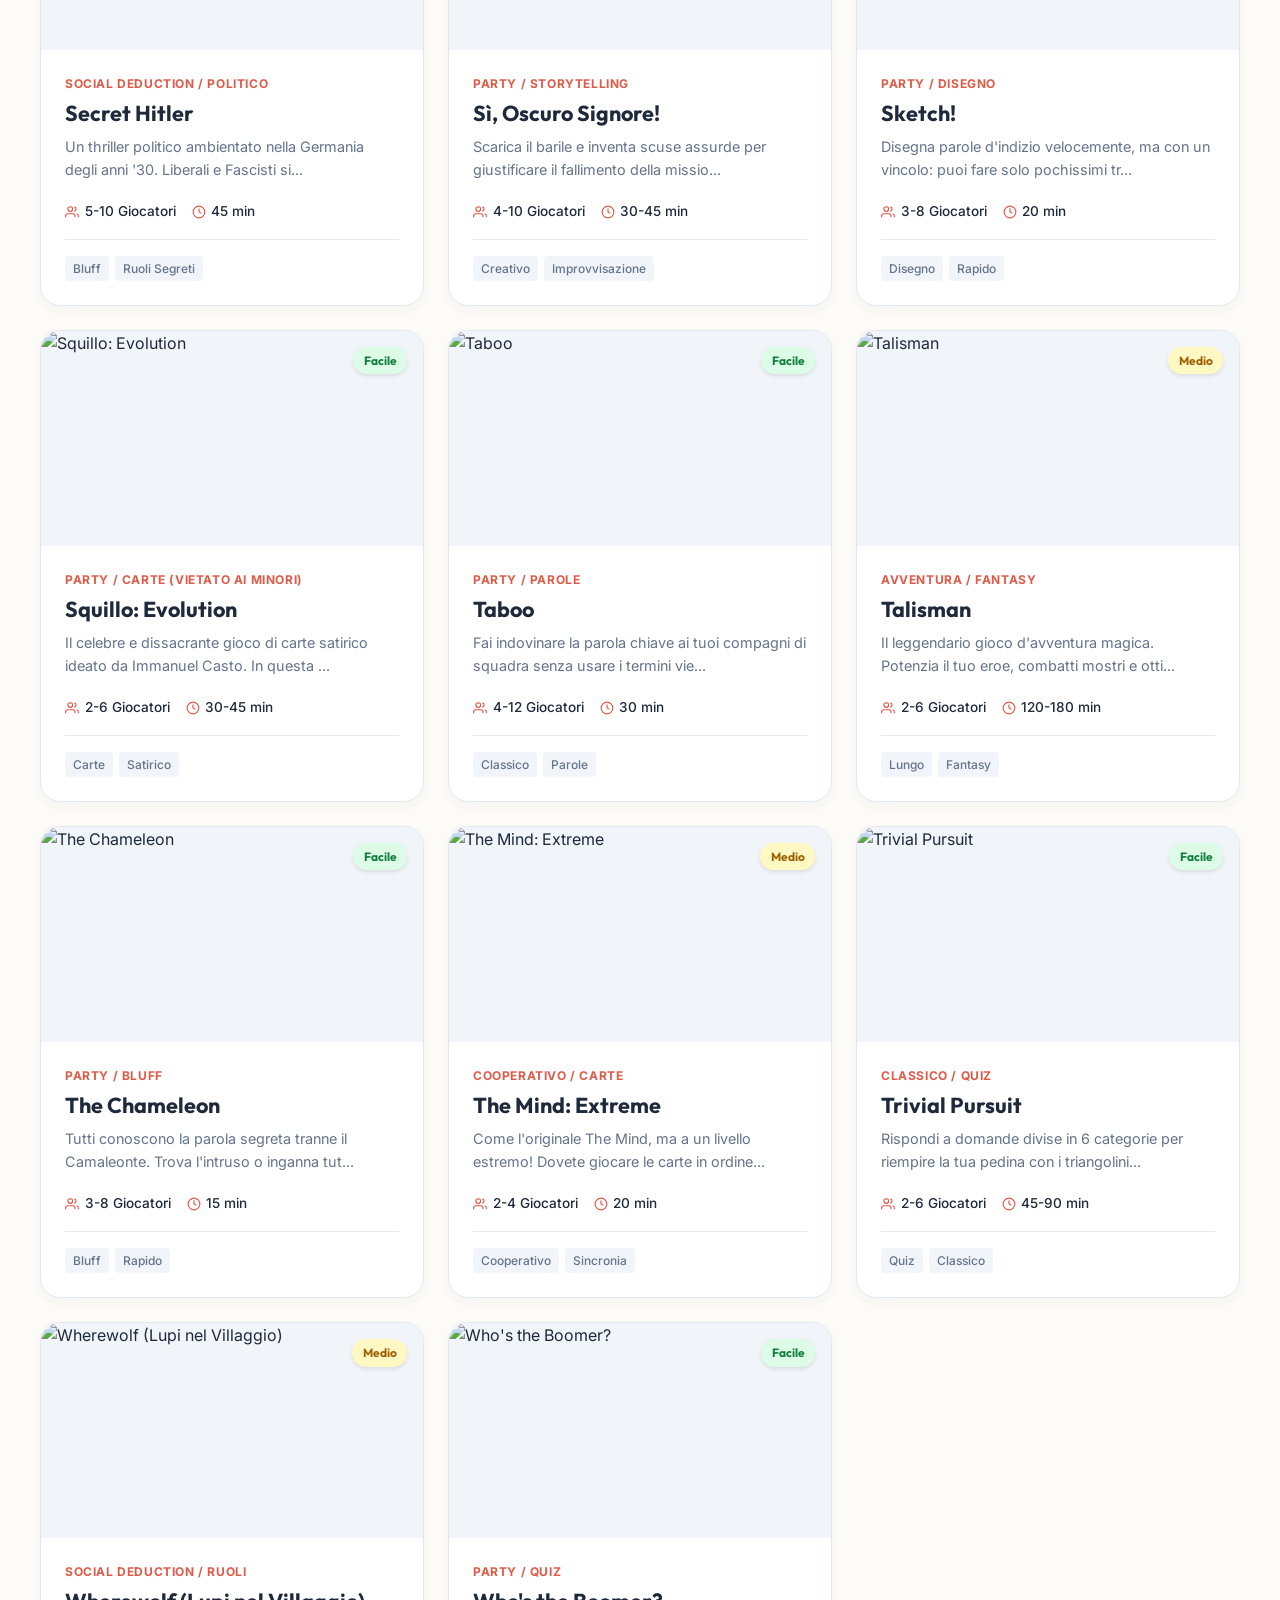
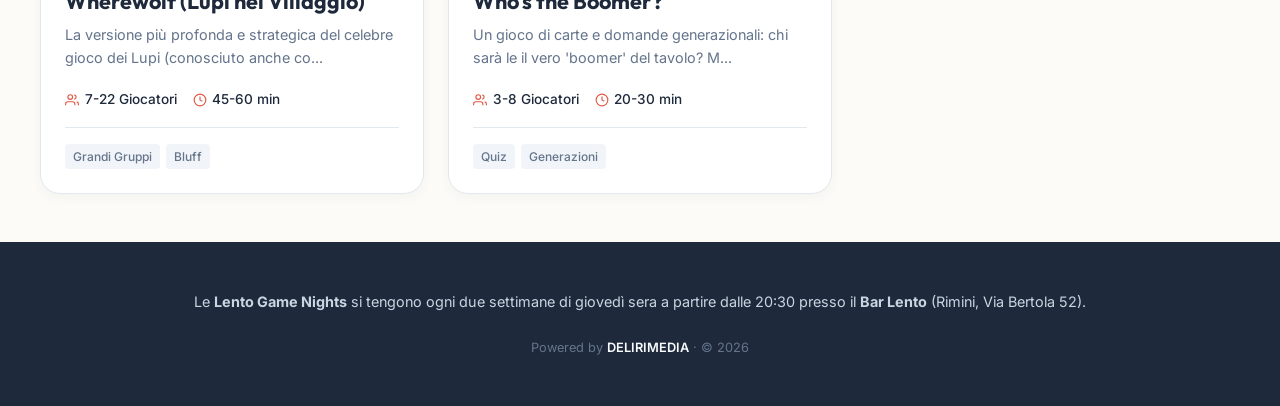
==== commit 89d92fd0: "feat(booking): allow table booking without game and update bi-weekly schedule to 15 Oct" ====
--- a/index.html
+++ b/index.html
@@ -42,7 +42,7 @@
         </div>
         <div class="title-details">
           <h1>Lento Ludoteca</h1>
-          <p class="subtitle">Esplora la nostra collezione di giochi e prenota un tavolo per giovedì sera.</p>
+          <p class="subtitle">Esplora la collezione e prenota il tuo tavolo per le serate giochi (ogni due settimane di giovedì, dalle 20:30). Prossima data: Giovedì 15 Ottobre.</p>
         </div>
       </div>
       
@@ -51,10 +51,13 @@
         <!-- Tab GDR nascosto per ora insieme alla sezione (nessuna data attiva). Riattivare per una data futura: rimuovere "hidden" e "style" qui sotto e sulla sezione #gdr-section, rimettere "active" su questo bottone e toglierlo da #tab-btn-games. (Nota: .nav-tab in styles.css imposta display:inline-flex, quindi "hidden" da solo non basta: serve anche lo style inline) -->
         <button type="button" class="nav-tab gdr-tab" id="tab-btn-gdr" data-tab="gdr" hidden style="display:none">
           <span class="live-dot"></span>
-          <span>🐉 One-Shot GDR · 27 Agosto</span>
+          <span>🎃 One-Shot GDR · 29 Ottobre</span>
         </button>
         <button type="button" class="nav-tab active" id="tab-btn-games" data-tab="games">
           <span>🎲 Ludoteca Giochi da Tavolo</span>
+        </button>
+        <button type="button" class="nav-tab nav-tab-book" id="btn-header-book-table">
+          <span>🪑 Prenota un Tavolo</span>
         </button>
       </nav>
     </div>
@@ -283,10 +286,16 @@
   <!-- Booking Reminder Banner -->
   <div class="booking-notice">
     <div class="booking-notice-inner">
-      <span class="booking-notice-icon" aria-hidden="true">📌</span>
-      <p class="booking-notice-text">
-        <strong>Prenota il tuo gioco!</strong> Per essere sicuro che sia disponibile la sera dell'evento, ti consigliamo di prenotarlo in anticipo tramite WhatsApp.
-      </p>
+      <div class="booking-notice-content">
+        <span class="booking-notice-icon" aria-hidden="true">🪑</span>
+        <p class="booking-notice-text">
+          <strong>Prenota un tavolo per la serata!</strong> Puoi prenotare direttamente il tuo posto (anche senza scegliere un gioco) oppure sfogliare il catalogo per bloccare il tuo titolo preferito.
+        </p>
+      </div>
+      <button type="button" class="booking-notice-btn" id="btn-notice-book-table">
+        <svg width="18" height="18" viewBox="0 0 24 24" fill="none" stroke="currentColor" stroke-width="2"><path d="M21 11.5a8.38 8.38 0 0 1-.9 3.8 8.5 8.5 0 0 1-7.6 4.7 8.38 8.38 0 0 1-3.8-.9L3 21l1.9-5.7a8.38 8.38 0 0 1-.9-3.8 8.5 8.5 0 0 1 4.7-7.6 8.38 8.38 0 0 1 3.8-.9h.5a8.48 8.48 0 0 1 8 8v.5z"></path></svg>
+        <span>Prenota Tavolo</span>
+      </button>
     </div>
   </div>
 
@@ -303,7 +312,7 @@
   <!-- Bottom Info / Pitch Integration -->
   <footer class="app-footer">
     <div class="footer-container">
-      <p class="footer-note">Le <strong>Lento Game Nights</strong> si tengono ogni giovedì sera a partire dalle 21:00 presso il <strong>Bar Lento</strong> (Rimini, Via Bertola 52).</p>
+      <p class="footer-note">Le <strong>Lento Game Nights</strong> si tengono ogni due settimane di giovedì sera a partire dalle 20:30 presso il <strong>Bar Lento</strong> (Rimini, Via Bertola 52).</p>
       <p class="co-branding">Powered by <a href="#" class="brand-link">DELIRIMEDIA</a> · © 2026</p>
     </div>
   </footer>
@@ -338,13 +347,24 @@
           
           <!-- Booking Form -->
           <div class="booking-section">
-            <h3>Prenota un tavolo per questo gioco</h3>
-            <p class="booking-subtitle">Ti riserveremo un tavolo e terremo da parte il gioco fino al tuo arrivo. La prenotazione è gestita direttamente tramite WhatsApp.</p>
+            <h3 id="booking-section-title">Prenota un tavolo per questo gioco</h3>
+            <p class="booking-subtitle" id="booking-section-subtitle">Ti riserveremo un tavolo e terremo da parte il gioco fino al tuo arrivo. La prenotazione è gestita direttamente tramite WhatsApp.</p>
             
             <form id="booking-form">
               <div class="form-group">
                 <label for="booking-name">A che nome prenotiamo?</label>
                 <input type="text" id="booking-name" required placeholder="Esempio: Marco Rossi">
+              </div>
+
+              <div class="form-group" id="group-game-choice">
+                <label for="booking-game-choice">Gioco desiderato (opzionale)</label>
+                <div class="select-wrapper">
+                  <select id="booking-game-choice">
+                    <option value="">Nessuna preferenza (Tavolo libero / Sceglieremo al bar)</option>
+                    <!-- Popolato dinamicamente da JS con l'intero catalogo -->
+                  </select>
+                </div>
+                <small class="form-help-text">Puoi bloccare un titolo specifico oppure scegliere liberamente al tuo arrivo dalla nostra ludoteca.</small>
               </div>
               
               <div class="form-grid">
@@ -374,12 +394,25 @@
               
               <div class="form-group">
                 <label for="booking-date">Data della serata</label>
-                <input type="date" id="booking-date" required>
+                <div class="select-wrapper">
+                  <select id="booking-date" required>
+                    <option value="2026-10-15" selected>Giovedì 15 Ottobre 2026 (Rilancio & Tavolo Autori)</option>
+                    <option value="2026-10-29">Giovedì 29 Ottobre 2026 (Speciale Halloween & GDR)</option>
+                    <option value="2026-11-12">Giovedì 12 Novembre 2026 (Torneo Party Game & TCG)</option>
+                    <option value="2026-11-26">Giovedì 26 Novembre 2026 (One-Shot GDR & Playtest)</option>
+                    <option value="2026-12-10">Giovedì 10 Dicembre 2026 (Speciale Inverno & Preview Astoria)</option>
+                  </select>
+                </div>
+              </div>
+
+              <div class="form-group">
+                <label for="booking-notes">Note o richieste (opzionale)</label>
+                <input type="text" id="booking-notes" placeholder="Es. siamo principianti, portiamo noi un gioco...">
               </div>
               
               <button type="submit" class="submit-booking-btn">
                 <svg width="18" height="18" viewBox="0 0 24 24" fill="none" stroke="currentColor" stroke-width="2" class="btn-icon"><path d="M21 11.5a8.38 8.38 0 0 1-.9 3.8 8.5 8.5 0 0 1-7.6 4.7 8.38 8.38 0 0 1-3.8-.9L3 21l1.9-5.7a8.38 8.38 0 0 1-.9-3.8 8.5 8.5 0 0 1 4.7-7.6 8.38 8.38 0 0 1 3.8-.9h.5a8.48 8.48 0 0 1 8 8v.5z"></path></svg>
-                Invia Prenotazione su WhatsApp
+                <span id="booking-submit-text">Invia Prenotazione su WhatsApp</span>
               </button>
             </form>
           </div>
--- a/styles.css
+++ b/styles.css
@@ -460,7 +460,16 @@
   margin: 0 auto;
   display: flex;
   align-items: center;
+  justify-content: space-between;
+  flex-wrap: wrap;
+  gap: 1rem;
+}
+
+.booking-notice-content {
+  display: flex;
+  align-items: center;
   gap: 0.85rem;
+  flex: 1 1 300px;
 }
 
 .booking-notice-icon {
@@ -470,16 +479,57 @@
 
 .booking-notice-text {
   color: #ffffff;
-  font-size: 1.05rem;
+  font-size: 1.02rem;
   line-height: 1.4;
 }
 
 .booking-notice-text strong {
   font-family: var(--font-family-title);
-  font-size: 1.15rem;
+  font-size: 1.12rem;
+}
+
+.booking-notice-btn {
+  display: inline-flex;
+  align-items: center;
+  gap: 0.5rem;
+  background-color: #ffffff;
+  color: var(--color-accent);
+  padding: 0.65rem 1.35rem;
+  border-radius: 100px;
+  font-family: var(--font-family-title);
+  font-size: 0.95rem;
+  font-weight: 700;
+  border: none;
+  cursor: pointer;
+  white-space: nowrap;
+  box-shadow: 0 4px 12px rgba(0, 0, 0, 0.15);
+  transition: all 0.2s ease;
+  flex-shrink: 0;
+}
+
+.booking-notice-btn:hover {
+  background-color: #fcfbf7;
+  transform: translateY(-2px);
+  box-shadow: 0 6px 16px rgba(0, 0, 0, 0.2);
+}
+
+.form-help-text {
+  display: block;
+  font-size: 0.78rem;
+  color: var(--color-text-muted);
+  margin-top: 0.35rem;
+  line-height: 1.35;
 }
 
 @media (max-width: 640px) {
+  .booking-notice-inner {
+    flex-direction: column;
+    align-items: stretch;
+  }
+  .booking-notice-btn {
+    justify-content: center;
+    width: 100%;
+  }
   .booking-notice-text {
     font-size: 0.92rem;
   }
@@ -1040,6 +1090,30 @@
   }
 }
 
+.nav-tab.nav-tab-book {
+  background: linear-gradient(135deg, var(--color-accent) 0%, var(--color-accent-hover) 100%);
+  border-color: var(--color-accent);
+  color: #ffffff;
+  margin-left: auto;
+  box-shadow: 0 2px 8px rgba(224, 90, 71, 0.25);
+}
+
+.nav-tab.nav-tab-book:hover {
+  background: var(--color-accent-hover);
+  border-color: var(--color-accent-hover);
+  color: #ffffff;
+  transform: translateY(-1px);
+  box-shadow: 0 4px 14px rgba(224, 90, 71, 0.35);
+}
+
+@media (max-width: 640px) {
+  .nav-tab.nav-tab-book {
+    margin-left: 0;
+    width: 100%;
+    justify-content: center;
+  }
+}
+
 /* ==========================================================================
    GDR One-Shot Section
    ========================================================================== */
